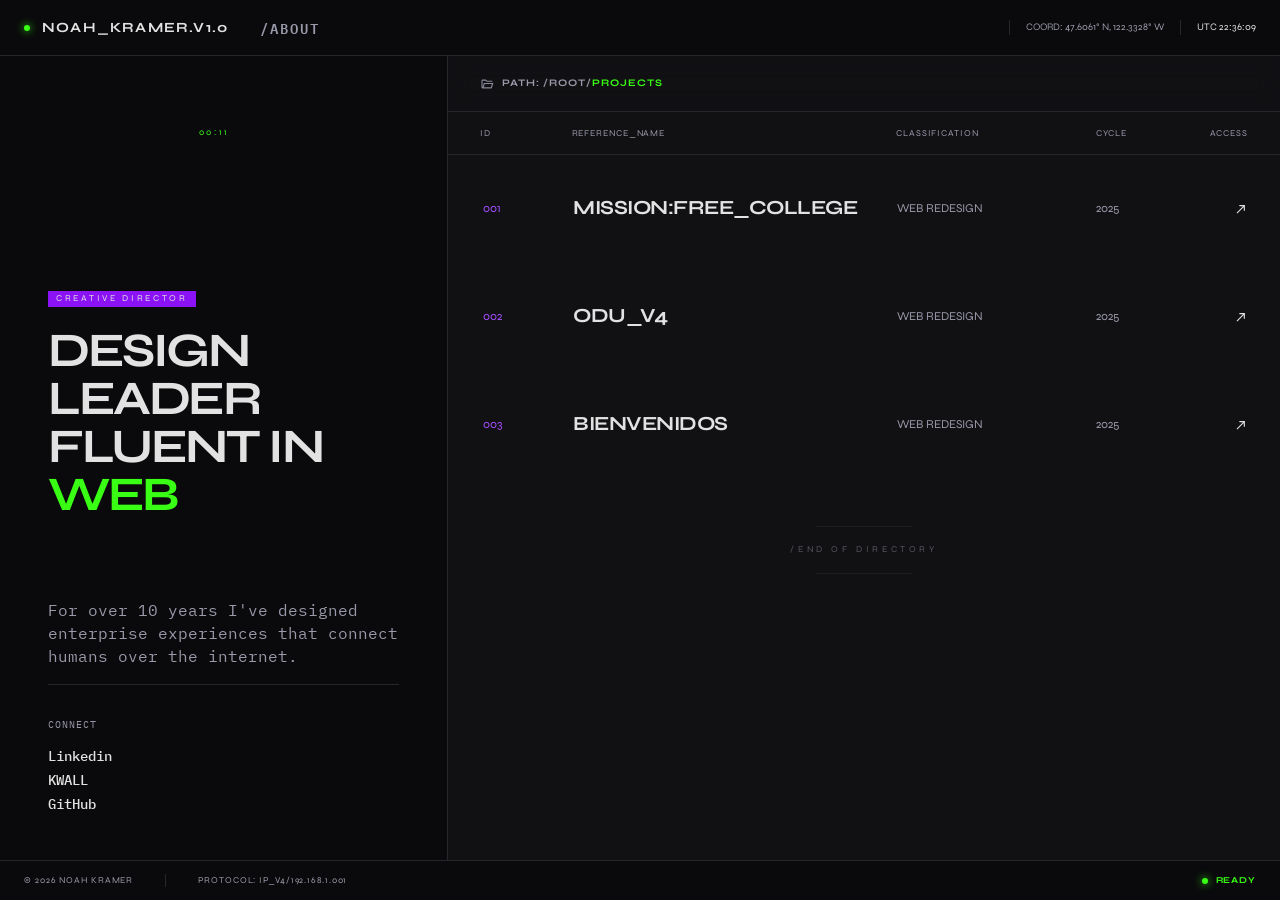
==== index.html @ 906da1d4 "Fix 3 open issues: Syne font, dead link, GitHub social link - Issue #1: Replace Space Mono with Syne" ====
<!DOCTYPE html>
<html lang="en">
<head>
  <meta charset="UTF-8" />
  <!-- Google tag (gtag.js) -->
  <script async src="https://www.googletagmanager.com/gtag/js?id=G-51RCRB1T9C"></script>
  <script>
    window.dataLayer = window.dataLayer || [];
    function gtag(){dataLayer.push(arguments);}
    gtag('js', new Date());

    gtag('config', 'G-51RCRB1T9C');
  </script>
  <meta name="viewport" content="width=device-width, initial-scale=1.0" />
  <title>Noah Kramer — Projects</title>
  <meta name="description" content="Noah Kramer — Creative Director and UX Designer building enterprise digital experiences for over 10 years.">
  <meta name="theme-color" content="#0a0a0c">
  <link rel="icon" href="favicon.ico" type="image/x-icon">
  <meta property="og:title" content="Noah Kramer — Projects">
  <meta property="og:description" content="Creative Director and UX Designer building enterprise digital experiences.">
  <meta property="og:type" content="website">
  <meta property="og:url" content="https://noahkramer.design/">
  <meta property="og:image" content="https://noahkramer.design/assets/og-image.png">
  <link rel="canonical" href="https://noahkramer.design/">
  <link rel="preload" as="image" href="assets/Mission.png">
  <link rel="preload" as="image" href="assets/ODU.png">
  <link rel="preload" as="image" href="assets/Umass.png">
  <link rel="preconnect" href="https://fonts.googleapis.com">
  <link rel="preconnect" href="https://fonts.gstatic.com" crossorigin>
  <link href="https://fonts.googleapis.com/css2?family=Syne:wght@400;700&family=IBM+Plex+Mono:wght@400;500;600&display=swap" rel="stylesheet">
  <link rel="stylesheet" href="css/styles.css" />
  <link rel="stylesheet" href="css/overrides.css" />
  <style>
    /* Page-specific: index.html */
    /* Proportional table column widths (original pixel ratios preserved) */
    [class*="w-[141.72px]"] { width: 11% !important; min-width: 0 !important; }
    [class*="w-[486.52px]"] { width: 39% !important; min-width: 0 !important; }
    [class*="w-[295.53px]"] { width: 24% !important; min-width: 0 !important; }
    [class*="w-[156.38px]"] { width: 12% !important; min-width: 0 !important; }
    [class*="w-[166.86px]"] { width: 14% !important; min-width: 0 !important; }
    @media (max-width: 1000px) {
      /* Stack table rows vertically */
      [data-name="Row"] { flex-direction: column; width: 100% !important; }
      [data-name="Row"] [data-name="Data"] { width: 100% !important; }
      [data-name="Row"] [data-name="Data"] > div { padding: 8px 32px; }
      [data-name="Header"] + [data-name="Body"] [data-name="Row"]:not(:last-child) { border-bottom: 1px solid #26262d; }
      /* Hide table header row on mobile */
      [data-name="Table"] > [data-name="Header"] { display: none; }
    }
    /* Hover preview image */
    #hover-preview {
      position: fixed;
      pointer-events: none;
      z-index: 100;
      width: 320px;
      height: auto;
      opacity: 0;
      transition: opacity 0.2s ease;
      border: 1px solid #26262d;
    }
    #hover-preview.visible { opacity: 1; }
  </style>
</head>
<body>
  <!-- Root wrapper -->
  <div class="content-stretch flex flex-col items-start relative" data-name="index.html">

    <!-- ═══════════════════════════════════════ HEADER ═══════════════════════════════════════ -->
    <header class="bg-[#0a0a0c] content-stretch flex h-[56px] items-center pb-px px-[24px] relative shrink-0" data-name="Header">
      <div aria-hidden="true" class="absolute border-[#26262d] border-b border-solid inset-0 pointer-events-none"></div>

      <!-- Left: Logo + Nav -->
      <div class="relative shrink-0" data-name="Container">
        <div class="bg-clip-padding border-0 border-[transparent] border-solid content-stretch flex gap-[32px] items-center relative">
          <!-- Logo -->
          <a href="index.html" class="content-stretch flex gap-[12px] items-center relative shrink-0" data-name="Container">
            <div class="bg-[#39ff14] rounded-[9999px] shadow-[0px_0px_8px_0px_#39ff14] shrink-0 size-[6px]" data-name="Background+Shadow"></div>
            <div class="content-stretch flex flex-col items-start relative shrink-0" data-name="Container">
              <div class="flex flex-col font-['Space_Mono:Bold',sans-serif] justify-center leading-[0] not-italic relative shrink-0 text-[#e2e2e2] text-[14px] tracking-[1.2px] uppercase whitespace-nowrap">
                <p class="leading-[16px]">Noah_Kramer.v1.0</p>
              </div>
            </div>
          </a>
          <!-- Nav -->
          <nav class="content-stretch flex gap-[24px] items-start relative shrink-0" data-name="Nav">
            <a href="about.html" class="content-stretch flex flex-col items-start relative self-stretch shrink-0" data-name="Link">
              <div class="flex flex-col font-['IBM_Plex_Mono:SemiBold',sans-serif] justify-center leading-[0] not-italic relative shrink-0 text-[#889] text-[14px] tracking-[2px] uppercase whitespace-nowrap">
                <p class="leading-[15px]">/About</p>
              </div>
            </a>
          </nav>
        </div>
      </div>

      <!-- Right: Coords + UTC -->
      <div class="relative shrink-0" data-name="Container">
        <div class="bg-clip-padding border-0 border-[transparent] border-solid content-stretch flex gap-[16.01px] items-start relative">
          <div class="content-stretch flex flex-col items-start pl-[17px] relative self-stretch shrink-0" data-name="VerticalBorder">
            <div aria-hidden="true" class="absolute border-[#26262d] border-l border-solid inset-0 pointer-events-none"></div>
            <div class="flex flex-col font-['Space_Mono:Regular',sans-serif] justify-center leading-[0] not-italic relative shrink-0 text-[#889] text-[10px] whitespace-nowrap">
              <p class="leading-[15px]">COORD: 47.6061° N, 122.3328° W</p>
            </div>
          </div>
          <div class="content-stretch flex flex-col items-start pl-[17px] relative self-stretch shrink-0" data-name="VerticalBorder">
            <div aria-hidden="true" class="absolute border-[#26262d] border-l border-solid inset-0 pointer-events-none"></div>
            <div class="flex flex-col font-['Space_Mono:Regular',sans-serif] justify-center leading-[0] not-italic relative shrink-0 text-[#e2e2e2] text-[10px] whitespace-nowrap">
              <p class="leading-[15px] utc-clock" aria-live="polite">UTC 18:42:01</p>
            </div>
          </div>
        </div>
      </div>
    </header>
    <!-- ═══════════════════════════════════════ END HEADER ═══════════════════════════════════ -->
    <!-- ═══════════════════════════════════════ MAIN ═════════════════════════════════════════ -->
    <main class="content-stretch flex items-start relative w-full" data-name="Main">

      <!-- LEFT PANEL -->
      <section class="bg-[#0a0a0c] h-full relative shrink-0" data-name="Section">
        <div class="content-stretch flex flex-col items-start justify-center overflow-auto pr-px relative size-full">
          <div class="flex-[1_0_0] min-h-px min-w-px relative w-[671px] figma-w-full" data-name="Container">
            <div class="bg-clip-padding border-0 border-[transparent] border-solid content-stretch flex flex-col items-start justify-between p-[48px] relative size-full">

              <!-- Video block -->
              <div class="content-stretch flex flex-col items-start py-[20px] relative shrink-0" data-name="Margin">
                <div class="content-stretch flex flex-col h-[183px] items-start justify-between overflow-clip relative shrink-0 w-[190px]" data-name="movie">
                  <video autoplay loop muted playsinline webkit-playsinline width="190" height="183" class="absolute max-w-none object-cover size-full" controlslist="nodownload">
                    <source src="assets/IMG_8716.mp4" type="video/mp4" />
                  </video>
                  <!-- Timecode top-right -->
                  <div class="content-stretch flex flex-col items-end relative shrink-0 w-full">
                    <div class="content-stretch flex items-start px-[8px] py-[1.5px] relative shrink-0" data-name="Border">
                      <div class="flex flex-col font-['Space_Mono:Regular',sans-serif] justify-center leading-[0] not-italic relative shrink-0 text-[#39ff14] text-[9px] tracking-[2.7px] uppercase whitespace-nowrap">
                        <p class="leading-[13.5px]">00:11</p>
                      </div>
                    </div>
                  </div>
                  <!-- Label bottom-left -->
                  <div class="content-stretch flex flex-col items-start relative shrink-0 w-full">
                    <div class="bg-[#8a12f5] content-stretch flex items-start px-[8px] py-[1.5px] relative shrink-0" data-name="Border">
                      <div class="flex flex-col font-['Space_Mono:Regular',sans-serif] justify-center leading-[0] not-italic relative shrink-0 text-[#e2e2e2] text-[9px] tracking-[2.7px] uppercase whitespace-nowrap">
                        <p class="leading-[13.5px]">Creative Director</p>
                      </div>
                    </div>
                  </div>
                </div>
              </div>

              <!-- Heading + bio + skills -->
              <div class="content-stretch flex flex-col gap-[21.5px] items-start relative shrink-0 w-[575px] figma-w-full pb-skills" data-name="Container">
                <!-- Heading -->
                <div class="content-stretch flex flex-col items-start relative shrink-0 w-full" data-name="Heading 1">
                  <h1 class="flex flex-col font-['Space_Mono:Bold',sans-serif] justify-center leading-[0] not-italic relative shrink-0 text-[#e2e2e2] text-[48px] tracking-[-2.4px] uppercase w-full tw-grid">
                    <span>
                      <span class="leading-[48px]">Design Leader Fluent in </span>
                      <span class="leading-[48px] text-[#39ff14] rotate-text" aria-live="polite" aria-label="Current specialty">Web</span>
                    </span>
                    <span class="tw-grid__measure" aria-hidden="true">
                      <span class="leading-[48px]">Design Leader Fluent in </span>
                      <span class="leading-[48px]">Complex Websites</span>
                    </span>
                  </h1>
                </div>
                <!-- Subtitle -->
                <div class="content-stretch flex flex-col items-start max-w-[384px] pt-[10.5px] relative shrink-0" data-name="Container">
                  <div class="flex flex-col font-['IBM_Plex_Mono:Regular',sans-serif] justify-center leading-[0] not-italic relative shrink-0 text-[#889] text-[16px] w-full">
                    <p class="leading-[22.75px] whitespace-pre-wrap">For over 10 years I've designed enterprise experiences that connect humans over the internet.</p>
                  </div>
                </div>
              </div>

              <!-- Connect section (bottom) -->
              <div class="flex-[1_0_0] min-h-[104px] min-w-px relative w-full" data-name="Margin">
                <div class="flex flex-col justify-end min-h-[inherit] size-full">
                  <div class="content-stretch flex flex-col items-start justify-end min-h-[inherit] pt-[445.5px] relative size-full">
                    <div class="backdrop-blur-[2px] content-stretch flex flex-col items-start pt-[33px] relative shrink-0 w-full" data-name="HorizontalBorder+OverlayBlur">
                      <div aria-hidden="true" class="absolute border-[#26262d] border-solid border-t inset-0 pointer-events-none"></div>
                      <div class="relative shrink-0 w-full" data-name="Container">
                        <div class="bg-clip-padding border-0 border-[transparent] border-solid content-stretch flex items-start justify-center relative w-full">
                          <div class="content-stretch flex flex-[1_0_0] flex-col gap-[16px] items-start min-h-px min-w-px relative self-stretch" data-name="Container">
                            <div class="content-stretch flex flex-col items-start relative shrink-0 w-full" data-name="Container">
                              <div class="flex flex-col font-['IBM_Plex_Mono:Regular',sans-serif] justify-center leading-[0] not-italic relative shrink-0 text-[#889] text-[10px] tracking-[1px] uppercase w-full">
                                <p class="leading-[15px] whitespace-pre-wrap">Connect</p>
                              </div>
                            </div>
                            <div class="content-stretch flex flex-col gap-[8px] items-start relative shrink-0 w-full" data-name="List">
                              <div class="content-stretch flex flex-col items-start relative shrink-0 w-full" data-name="Item">
                                <div class="content-stretch flex items-start relative shrink-0 w-full" data-name="Link">
                                  <div class="flex flex-[1_0_0] flex-col font-['IBM_Plex_Mono:Medium',sans-serif] justify-center leading-[0] min-h-px min-w-px not-italic relative text-[#e2e2e2] text-[14px]">
                                    <a href="https://www.linkedin.com/in/noah-kramer-a5bb18180/" target="_blank" rel="noopener noreferrer" aria-label="Linkedin (opens in new tab)" class="decoration-solid leading-[16px] underline whitespace-pre-wrap">Linkedin</a>
                                  </div>
                                </div>
                              </div>
                              <div class="content-stretch flex flex-col items-start relative shrink-0 w-full" data-name="Item">
                                <div class="content-stretch flex items-start relative shrink-0 w-full" data-name="Link">
                                  <div class="flex flex-[1_0_0] flex-col font-['IBM_Plex_Mono:Medium',sans-serif] justify-center leading-[0] min-h-px min-w-px not-italic relative text-[#e2e2e2] text-[14px]">
                                    <a href="https://kwallco.com" target="_blank" rel="noopener noreferrer" aria-label="KWALL (opens in new tab)" class="decoration-solid leading-[16px] underline whitespace-pre-wrap">KWALL</a>
                                  </div>
                                </div>
                              </div>
                              <div class="content-stretch flex flex-col items-start relative shrink-0 w-full" data-name="Item">
                                <div class="content-stretch flex items-start relative shrink-0 w-full" data-name="Link">
                                  <div class="flex flex-[1_0_0] flex-col font-['IBM_Plex_Mono:Medium',sans-serif] justify-center leading-[0] min-h-px min-w-px not-italic relative text-[#e2e2e2] text-[14px]">
                                    <a href="https://github.com/noah-jk" target="_blank" rel="noopener noreferrer" aria-label="GitHub (opens in new tab)" class="decoration-solid leading-[16px] underline whitespace-pre-wrap">GitHub</a>
                                  </div>
                                </div>
                              </div>
                            </div>
                          </div>
                        </div>
                      </div>
                    </div>
                  </div>
                </div>
              </div>

            </div>
          </div>
        </div>
        <div aria-hidden="true" class="absolute border-[#26262d] border-r border-solid inset-0 pointer-events-none"></div>
      </section>
      <!-- END LEFT PANEL -->

      <!-- RIGHT PANEL -->
      <section class="bg-[#111114] content-stretch flex flex-col h-full isolate items-start relative shrink-0" data-name="Section">

        <!-- Sticky sub-header with path breadcrumb -->
        <div class="backdrop-blur-[12px] h-[56px] shrink-0 sticky top-0 w-full z-[2]" data-name="HorizontalBorder+OverlayBlur">
          <div aria-hidden="true" class="absolute border-[#26262d] border-b border-solid inset-0 pointer-events-none"></div>
          <div class="flex flex-row items-center size-full">
            <div class="content-stretch flex items-center pb-px px-[32px] relative size-full">
              <div class="relative shrink-0" data-name="Container">
                <div class="bg-clip-padding border-0 border-[transparent] border-solid content-stretch flex gap-[8px] items-center relative">
                  <!-- Folder icon (flipped) -->
                  <div class="content-stretch flex flex-col items-start py-[2px] relative shrink-0" data-name="Container">
                    <div class="flex items-center justify-center relative shrink-0">
                      <div class="-scale-y-100 flex-none">
                        <div class="h-[16px] relative w-[14.02px]" data-name="Icon">
                          <svg class="block size-full" fill="none" preserveAspectRatio="none" viewBox="0 0 14.02 16" role="img" aria-labelledby="folder-icon-title">
                            <title id="folder-icon-title">Folder</title>
                            <g id="Icon">
                              <path d="M2.56556 3.55556C2.26 3.55556 1.99843 3.66435 1.78083 3.88194C1.56324 4.09954 1.45444 4.36111 1.45444 4.66667V11.3333C1.45444 11.6389 1.56324 11.9005 1.78083 12.1181C1.99843 12.3356 2.26 12.4444 2.56556 12.4444H5.89889L7.01 11.3333H11.4544C11.76 11.3333 12.0216 11.2245 12.2392 11.0069C12.4568 10.7894 12.5656 10.5278 12.5656 10.2222H6.55167L5.44056 11.3333H2.56556V4.66667L3.89889 9.11111H13.3989L11.9683 4.34722C11.8943 4.10648 11.7577 3.91435 11.5586 3.77083C11.3595 3.62731 11.1396 3.55556 10.8989 3.55556H2.56556ZM3.73222 4.66667H10.8989L11.8989 8H4.73222L3.73222 4.66667Z" fill="var(--fill-0, #888899)" id="Vector" />
                            </g>
                          </svg>
                        </div>
                      </div>
                    </div>
                  </div>
                  <div class="flex flex-col font-['Space_Mono:Bold',sans-serif] justify-center leading-[0] not-italic relative shrink-0 text-[#889] text-[10px] tracking-[1px] whitespace-nowrap">
                    <p class="leading-[15px]">PATH: /ROOT/<span class="text-[#39ff14]">PROJECTS</span></p>
                  </div>
                </div>
              </div>
            </div>
          </div>
        </div>

        <!-- Scrollable content area -->
        <div class="content-stretch flex flex-[1_0_0] flex-col items-start min-h-px min-w-px overflow-auto relative w-full z-[1]" data-name="Container">
          <!-- Table -->
          <div class="content-stretch flex flex-col isolate items-end pb-px relative shrink-0 w-full" data-name="Table">

            <!-- Table header row (sticky) -->
            <div class="bg-[#111114] content-stretch flex flex-col items-start mb-[-1px] pb-px shrink-0 sticky top-0 w-full z-[2]" data-name="Header">
              <div aria-hidden="true" class="absolute border-[#26262d] border-b border-solid inset-0 pointer-events-none"></div>
              <div class="relative shrink-0 w-full" data-name="Row">
                <div class="bg-clip-padding border-0 border-[transparent] border-solid content-stretch flex items-start justify-center relative w-full">
                  <div class="content-stretch flex flex-col items-start px-[32px] py-[16px] relative shrink-0 w-[141.72px]" data-name="Cell">
                    <div class="flex flex-col font-['Space_Mono:Regular',sans-serif] justify-center leading-[0] not-italic relative shrink-0 text-[#889] text-[9px] tracking-[0.9px] uppercase whitespace-nowrap">
                      <p class="leading-[normal]">ID</p>
                    </div>
                  </div>
                  <div class="content-stretch flex flex-col items-start px-[32px] py-[16px] relative shrink-0 w-[486.52px]" data-name="Cell">
                    <div class="flex flex-col font-['Space_Mono:Regular',sans-serif] justify-center leading-[0] not-italic relative shrink-0 text-[#889] text-[9px] tracking-[0.9px] uppercase whitespace-nowrap">
                      <p class="leading-[normal]">Reference_Name</p>
                    </div>
                  </div>
                  <div class="content-stretch flex flex-col items-start px-[32px] py-[16px] relative shrink-0 w-[295.53px]" data-name="Cell">
                    <div class="flex flex-col font-['Space_Mono:Regular',sans-serif] justify-center leading-[0] not-italic relative shrink-0 text-[#889] text-[9px] tracking-[0.9px] uppercase whitespace-nowrap">
                      <p class="leading-[normal]">Classification</p>
                    </div>
                  </div>
                  <div class="content-stretch flex flex-col items-start px-[32px] py-[16px] relative shrink-0 w-[156.38px]" data-name="Cell">
                    <div class="flex flex-col font-['Space_Mono:Regular',sans-serif] justify-center leading-[0] not-italic relative shrink-0 text-[#889] text-[9px] tracking-[0.9px] uppercase whitespace-nowrap">
                      <p class="leading-[normal]">Cycle</p>
                    </div>
                  </div>
                  <div class="content-stretch flex flex-col items-end px-[32px] py-[16px] relative shrink-0 w-[166.86px]" data-name="Cell">
                    <div class="flex flex-col font-['Space_Mono:Regular',sans-serif] justify-center leading-[0] not-italic relative shrink-0 text-[#889] text-[9px] text-right tracking-[0.9px] uppercase whitespace-nowrap">
                      <p class="leading-[normal]">Access</p>
                    </div>
                  </div>
                </div>
              </div>
            </div>

            <!-- Table body -->
            <div class="content-stretch flex flex-col items-start mb-[-1px] pb-px relative shrink-0 w-full z-[1]" data-name="Body">

              <!-- Row 001: Mission:Free_College -->
              <a href="projects/mission-free-college.html" class="content-stretch flex items-start justify-center mb-[-1px] pl-[2px] relative shrink-0 w-[1249px] figma-w-full" data-name="Row" data-hover-img="assets/Mission.png">
                <div aria-hidden="true" class="absolute border-[rgba(0,0,0,0)] border-l-2 border-solid inset-0 pointer-events-none"></div>
                <div class="relative shrink-0 w-[141.72px]" data-name="Data">
                  <div class="bg-clip-padding border-0 border-[transparent] border-solid content-stretch flex flex-col items-start pb-[47px] pl-[33px] pr-[86.67px] pt-[46px] relative w-full">
                    <div class="flex flex-col font-['Space_Mono:Regular',sans-serif] justify-center leading-[0] not-italic relative shrink-0 text-[#8a12f5] text-[12px] whitespace-nowrap">
                      <p class="leading-[16px]">001</p>
                    </div>
                  </div>
                </div>
                <div class="relative shrink-0 w-[486.52px]" data-name="Data">
                  <div class="bg-clip-padding border-0 border-[transparent] border-solid content-stretch flex flex-col items-start pb-[41px] pt-[40px] px-[32px] relative w-full">
                    <div class="flex flex-col font-['Space_Mono:Bold',sans-serif] justify-center leading-[0] not-italic relative shrink-0 text-[#e2e2e2] text-[20px] tracking-[-0.5px] uppercase whitespace-nowrap">
                      <p class="leading-[28px]" data-typewriter>Mission:Free_College</p>
                    </div>
                  </div>
                </div>
                <div class="relative shrink-0 w-[295.53px]" data-name="Data">
                  <div class="bg-clip-padding border-0 border-[transparent] border-solid content-stretch flex flex-col items-start pb-[47px] pt-[46px] px-[32px] relative w-full">
                    <div class="flex flex-col font-['Space_Mono:Regular',sans-serif] justify-center leading-[0] not-italic relative shrink-0 text-[#889] text-[12px] whitespace-nowrap">
                      <p class="leading-[16px]">WEB REDESIGN</p>
                    </div>
                  </div>
                </div>
                <div class="relative shrink-0 w-[156.38px]" data-name="Data">
                  <div class="bg-clip-padding border-0 border-[transparent] border-solid content-stretch flex flex-col items-start pb-[47px] pt-[46px] px-[32px] relative w-full">
                    <div class="flex flex-col font-['Space_Mono:Regular',sans-serif] justify-center leading-[0] not-italic relative shrink-0 text-[#889] text-[12px] whitespace-nowrap">
                      <p class="leading-[16px]">2025</p>
                    </div>
                  </div>
                </div>
                <div class="relative shrink-0 w-[166.86px]" data-name="Data">
                  <div class="bg-clip-padding border-0 border-[transparent] border-solid content-stretch flex flex-col items-end px-[32px] py-[44.5px] relative w-full">
                    <div class="content-stretch flex items-start py-[2px] relative shrink-0" data-name="Container">
                      <div class="flex items-center justify-center relative shrink-0">
                        <div class="-scale-y-100 flex-none">
                          <div class="h-[16px] relative w-[14.02px]" data-name="Icon">
                            <svg class="block size-full" fill="none" preserveAspectRatio="none" viewBox="0 0 14.02 16" role="img" aria-label="External link">
                              <g>
                                <path d="M3.34333 3.55556L2.56556 4.33333L9.01 10.7778H5.34333V11.8889H10.8989V6.33333H9.78778V10L3.34333 3.55556Z" fill="var(--fill-0, #E2E2E2)" />
                              </g>
                            </svg>
                          </div>
                        </div>
                      </div>
                    </div>
                  </div>
                </div>
              </a>
              <!-- Row 002: odu_v4 -->
              <a href="projects/odu_v4.html" class="content-stretch flex items-start justify-center mb-[-1px] pl-[2px] relative shrink-0 w-[1249px] figma-w-full" data-name="Row" data-hover-img="assets/ODU.png">
                <div aria-hidden="true" class="absolute border-[rgba(0,0,0,0)] border-l-2 border-solid inset-0 pointer-events-none"></div>
                <div class="relative shrink-0 w-[141.72px]" data-name="Data">
                  <div class="bg-clip-padding border-0 border-[transparent] border-solid content-stretch flex flex-col items-start pb-[47px] pl-[33px] pr-[86.67px] pt-[46px] relative w-full">
                    <div class="flex flex-col font-['Space_Mono:Regular',sans-serif] justify-center leading-[0] not-italic relative shrink-0 text-[#8a12f5] text-[12px] whitespace-nowrap">
                      <p class="leading-[16px]">002</p>
                    </div>
                  </div>
                </div>
                <div class="relative shrink-0 w-[486.52px]" data-name="Data">
                  <div class="bg-clip-padding border-0 border-[transparent] border-solid content-stretch flex flex-col items-start pb-[41px] pt-[40px] px-[32px] relative w-full">
                    <div class="flex flex-col font-['Space_Mono:Bold',sans-serif] justify-center leading-[0] not-italic relative shrink-0 text-[#e2e2e2] text-[20px] tracking-[-0.5px] uppercase whitespace-nowrap">
                      <p class="leading-[28px]" data-typewriter>odu_v4</p>
                    </div>
                  </div>
                </div>
                <div class="relative shrink-0 w-[295.53px]" data-name="Data">
                  <div class="bg-clip-padding border-0 border-[transparent] border-solid content-stretch flex flex-col items-start pb-[47px] pt-[46px] px-[32px] relative w-full">
                    <div class="flex flex-col font-['Space_Mono:Regular',sans-serif] justify-center leading-[0] not-italic relative shrink-0 text-[#889] text-[12px] whitespace-nowrap">
                      <p class="leading-[16px]">WEB REDESIGN</p>
                    </div>
                  </div>
                </div>
                <div class="relative shrink-0 w-[156.38px]" data-name="Data">
                  <div class="bg-clip-padding border-0 border-[transparent] border-solid content-stretch flex flex-col items-start pb-[47px] pt-[46px] px-[32px] relative w-full">
                    <div class="flex flex-col font-['Space_Mono:Regular',sans-serif] justify-center leading-[0] not-italic relative shrink-0 text-[#889] text-[12px] whitespace-nowrap">
                      <p class="leading-[16px]">2025</p>
                    </div>
                  </div>
                </div>
                <div class="relative shrink-0 w-[166.86px]" data-name="Data">
                  <div class="bg-clip-padding border-0 border-[transparent] border-solid content-stretch flex flex-col items-end px-[32px] py-[44.5px] relative w-full">
                    <div class="content-stretch flex items-start py-[2px] relative shrink-0" data-name="Container">
                      <div class="flex items-center justify-center relative shrink-0">
                        <div class="-scale-y-100 flex-none">
                          <div class="h-[16px] relative w-[14.02px]" data-name="Icon">
                            <svg class="block size-full" fill="none" preserveAspectRatio="none" viewBox="0 0 14.02 16" role="img" aria-label="External link">
                              <g>
                                <path d="M3.34333 3.55556L2.56556 4.33333L9.01 10.7778H5.34333V11.8889H10.8989V6.33333H9.78778V10L3.34333 3.55556Z" fill="var(--fill-0, #E2E2E2)" />
                              </g>
                            </svg>
                          </div>
                        </div>
                      </div>
                    </div>
                  </div>
                </div>
              </a>
              <!-- Row 003: Bienvenidos -->
              <a href="projects/bienvenidos.html" class="content-stretch flex items-start justify-center mb-[-1px] pl-[2px] relative shrink-0 w-[1249px] figma-w-full" data-name="Row" data-hover-img="assets/SDCCE-desk1.png">
                <div aria-hidden="true" class="absolute border-[rgba(0,0,0,0)] border-l-2 border-solid inset-0 pointer-events-none"></div>
                <div class="relative shrink-0 w-[141.72px]" data-name="Data">
                  <div class="bg-clip-padding border-0 border-[transparent] border-solid content-stretch flex flex-col items-start pb-[47px] pl-[33px] pr-[86.67px] pt-[46px] relative w-full">
                    <div class="flex flex-col font-['Space_Mono:Regular',sans-serif] justify-center leading-[0] not-italic relative shrink-0 text-[#8a12f5] text-[12px] whitespace-nowrap">
                      <p class="leading-[16px]">003</p>
                    </div>
                  </div>
                </div>
                <div class="relative shrink-0 w-[486.52px]" data-name="Data">
                  <div class="bg-clip-padding border-0 border-[transparent] border-solid content-stretch flex flex-col items-start pb-[41px] pt-[40px] px-[32px] relative w-full">
                    <div class="flex flex-col font-['Space_Mono:Bold',sans-serif] justify-center leading-[0] not-italic relative shrink-0 text-[#e2e2e2] text-[20px] tracking-[-0.5px] uppercase whitespace-nowrap">
                      <p class="leading-[28px]" data-typewriter>Bienvenidos</p>
                    </div>
                  </div>
                </div>
                <div class="relative shrink-0 w-[295.53px]" data-name="Data">
                  <div class="bg-clip-padding border-0 border-[transparent] border-solid content-stretch flex flex-col items-start pb-[47px] pt-[46px] px-[32px] relative w-full">
                    <div class="flex flex-col font-['Space_Mono:Regular',sans-serif] justify-center leading-[0] not-italic relative shrink-0 text-[#889] text-[12px] whitespace-nowrap">
                      <p class="leading-[16px]">WEB REDESIGN</p>
                    </div>
                  </div>
                </div>
                <div class="relative shrink-0 w-[156.38px]" data-name="Data">
                  <div class="bg-clip-padding border-0 border-[transparent] border-solid content-stretch flex flex-col items-start pb-[47px] pt-[46px] px-[32px] relative w-full">
                    <div class="flex flex-col font-['Space_Mono:Regular',sans-serif] justify-center leading-[0] not-italic relative shrink-0 text-[#889] text-[12px] whitespace-nowrap">
                      <p class="leading-[16px]">2025</p>
                    </div>
                  </div>
                </div>
                <div class="relative shrink-0 w-[166.86px]" data-name="Data">
                  <div class="bg-clip-padding border-0 border-[transparent] border-solid content-stretch flex flex-col items-end px-[32px] py-[44.5px] relative w-full">
                    <div class="content-stretch flex items-start py-[2px] relative shrink-0" data-name="Container">
                      <div class="flex items-center justify-center relative shrink-0">
                        <div class="-scale-y-100 flex-none">
                          <div class="h-[16px] relative w-[14.02px]" data-name="Icon">
                            <svg class="block size-full" fill="none" preserveAspectRatio="none" viewBox="0 0 14.02 16" role="img" aria-label="External link">
                              <g>
                                <path d="M3.34333 3.55556L2.56556 4.33333L9.01 10.7778H5.34333V11.8889H10.8989V6.33333H9.78778V10L3.34333 3.55556Z" fill="var(--fill-0, #E2E2E2)" />
                              </g>
                            </svg>
                          </div>
                        </div>
                      </div>
                    </div>
                  </div>
                </div>
              </a>

            </div>
            <!-- END Table body -->

            <!-- End of directory -->
            <div class="opacity-50 relative shrink-0 w-full" data-name="Container">
              <div class="flex flex-col items-center justify-center size-full">
                <div class="content-stretch flex flex-col gap-[16px] items-center justify-center p-[48px] relative w-full">
                  <div class="bg-[#26262d] h-px shrink-0 w-[96px]" data-name="Horizontal Divider"></div>
                  <div class="content-stretch flex flex-col items-start relative shrink-0" data-name="Container">
                    <div class="flex flex-col font-['Space_Mono:Regular',sans-serif] justify-center leading-[0] not-italic relative shrink-0 text-[#889] text-[9px] tracking-[3.6px] uppercase whitespace-nowrap">
                      <p class="leading-[13.5px]">/END OF DIRECTORY</p>
                    </div>
                  </div>
                  <div class="bg-[#26262d] h-px shrink-0 w-[96px]" data-name="Horizontal Divider"></div>
                </div>
              </div>
            </div>

          </div>
          <!-- END Table -->

        </div>
        <!-- END scrollable content -->

      </section>
      <!-- END RIGHT PANEL -->

    </main>
    <!-- ═══════════════════════════════════════ END MAIN ══════════════════════════════════════ -->

    <!-- ═══════════════════════════════════════ FOOTER ═══════════════════════════════════════ -->
    <footer class="bg-[#0a0a0c] content-stretch flex h-[40px] items-center pt-px px-[24px] relative shrink-0" data-name="Footer">
      <div aria-hidden="true" class="absolute border-[#26262d] border-solid border-t inset-0 pointer-events-none"></div>
      <!-- Left: copyright + protocol -->
      <div class="relative shrink-0" data-name="Container">
        <div class="bg-clip-padding border-0 border-[transparent] border-solid content-stretch flex gap-[32px] items-center relative">
          <div class="content-stretch flex flex-col items-start relative shrink-0" data-name="Container">
            <div class="flex flex-col font-['Space_Mono:Regular',sans-serif] justify-center leading-[0] not-italic relative shrink-0 text-[#889] text-[9px] tracking-[0.9px] uppercase whitespace-nowrap">
              <p class="leading-[13.5px]">© 2026 Noah Kramer</p>
            </div>
          </div>
          <div class="content-stretch flex flex-col items-start pl-[33px] relative shrink-0" data-name="VerticalBorder">
            <div aria-hidden="true" class="absolute border-[#26262d] border-l border-solid inset-0 pointer-events-none"></div>
            <div class="flex flex-col font-['Space_Mono:Regular',sans-serif] justify-center leading-[0] not-italic relative shrink-0 text-[#889] text-[9px] tracking-[0.9px] uppercase whitespace-nowrap">
              <p class="leading-[13.5px]">Protocol: IP_V4/192.168.1.001</p>
            </div>
          </div>
        </div>
      </div>
      <!-- Right: status dot + Ready -->
      <div class="relative shrink-0" data-name="Container">
        <div class="bg-clip-padding border-0 border-[transparent] border-solid content-stretch flex gap-[8px] items-center relative">
          <div class="bg-[#39ff14] rounded-[9999px] shadow-[0px_0px_8px_0px_#39ff14] shrink-0 size-[6px]" data-name="Background+Shadow"></div>
          <div class="content-stretch flex flex-col items-start relative shrink-0" data-name="Container">
            <div class="flex flex-col font-['Space_Mono:Bold',sans-serif] justify-center leading-[0] not-italic relative shrink-0 text-[#39ff14] text-[9px] tracking-[0.9px] uppercase whitespace-nowrap">
              <p class="leading-[13.5px]">Ready</p>
            </div>
          </div>
        </div>
      </div>
    </footer>
    <!-- ═══════════════════════════════════════ END FOOTER ════════════════════════════════════ -->

  </div>
  <img id="hover-preview" src="[data-uri]" alt="" aria-hidden="true" />
  <script src="script.js" defer></script>
</body>
</html>
---- css/styles.css ----
@import"https://fonts.googleapis.com/css2?family=Syne:wght@400;700&family=IBM+Plex+Mono:wght@400;500;600&display=swap";

/*! tailwindcss v4.1.12 | MIT License | https://tailwindcss.com */
@layer properties {
    @supports (((-webkit-hyphens:none)) and (not (margin-trim:inline))) or ((-moz-orient:inline) and (not (color:rgb(from red r g b)))) {

        *,
        :before,
        :after,
        ::backdrop {
            --tw-translate-x: 0;
            --tw-translate-y: 0;
            --tw-translate-z: 0;
            --tw-scale-x: 1;
            --tw-scale-y: 1;
            --tw-scale-z: 1;
            --tw-rotate-x: initial;
            --tw-rotate-y: initial;
            --tw-rotate-z: initial;
            --tw-skew-x: initial;
            --tw-skew-y: initial;
            --tw-space-x-reverse: 0;
            --tw-border-style: solid;
            --tw-leading: initial;
            --tw-font-weight: initial;
            --tw-tracking: initial;
            --tw-ordinal: initial;
            --tw-slashed-zero: initial;
            --tw-numeric-figure: initial;
            --tw-numeric-spacing: initial;
            --tw-numeric-fraction: initial;
            --tw-shadow: 0 0 #0000;
            --tw-shadow-color: initial;
            --tw-shadow-alpha: 100%;
            --tw-inset-shadow: 0 0 #0000;
            --tw-inset-shadow-color: initial;
            --tw-inset-shadow-alpha: 100%;
            --tw-ring-color: initial;
            --tw-ring-shadow: 0 0 #0000;
            --tw-inset-ring-color: initial;
            --tw-inset-ring-shadow: 0 0 #0000;
            --tw-ring-inset: initial;
            --tw-ring-offset-width: 0px;
            --tw-ring-offset-color: #fff;
            --tw-ring-offset-shadow: 0 0 #0000;
            --tw-outline-style: solid;
            --tw-backdrop-blur: initial;
            --tw-backdrop-brightness: initial;
            --tw-backdrop-contrast: initial;
            --tw-backdrop-grayscale: initial;
            --tw-backdrop-hue-rotate: initial;
            --tw-backdrop-invert: initial;
            --tw-backdrop-opacity: initial;
            --tw-backdrop-saturate: initial;
            --tw-backdrop-sepia: initial;
            --tw-duration: initial;
            --tw-ease: initial;
            --tw-content: "";
            --tw-animation-delay: 0s;
            --tw-animation-direction: normal;
            --tw-animation-duration: initial;
            --tw-animation-fill-mode: none;
            --tw-animation-iteration-count: 1;
            --tw-enter-blur: 0;
            --tw-enter-opacity: 1;
            --tw-enter-rotate: 0;
            --tw-enter-scale: 1;
            --tw-enter-translate-x: 0;
            --tw-enter-translate-y: 0;
            --tw-exit-blur: 0;
            --tw-exit-opacity: 1;
            --tw-exit-rotate: 0;
            --tw-exit-scale: 1;
            --tw-exit-translate-x: 0;
            --tw-exit-translate-y: 0
        }
    }
}

@layer theme {

    :root,
    :host {
        --font-sans: ui-sans-serif, system-ui, sans-serif, "Apple Color Emoji", "Segoe UI Emoji", "Segoe UI Symbol", "Noto Color Emoji";
        --font-mono: ui-monospace, SFMono-Regular, Menlo, Monaco, Consolas, "Liberation Mono", "Courier New", monospace;
        --color-gray-100: oklch(96.7% .003 264.542);
        --color-black: #000;
        --color-white: #fff;
        --spacing: .25rem;
        --container-sm: 24rem;
        --container-lg: 32rem;
        --text-xs: .75rem;
        --text-xs--line-height: calc(1/.75);
        --text-sm: .875rem;
        --text-sm--line-height: calc(1.25/.875);
        --text-base: 1rem;
        --text-base--line-height: 1.5;
        --text-lg: 1.125rem;
        --text-lg--line-height: calc(1.75/1.125);
        --text-xl: 1.25rem;
        --text-2xl: 1.5rem;
        --font-weight-normal: 400;
        --font-weight-medium: 500;
        --font-weight-semibold: 600;
        --tracking-tight: -.025em;
        --tracking-widest: .1em;
        --leading-relaxed: 1.625;
        --radius-xs: .125rem;
        --ease-in-out: cubic-bezier(.4, 0, .2, 1);
        --animate-pulse: pulse 2s cubic-bezier(.4, 0, .6, 1)infinite;
        --aspect-video: 16/9;
        --default-transition-duration: .15s;
        --default-transition-timing-function: cubic-bezier(.4, 0, .2, 1);
        --default-font-family: var(--font-sans);
        --default-mono-font-family: var(--font-mono);
        --color-border: var(--border)
    }
}

@layer base {

    *,
    :after,
    :before,
    ::backdrop {
        box-sizing: border-box;
        border: 0 solid;
        margin: 0;
        padding: 0
    }

    ::file-selector-button {
        box-sizing: border-box;
        border: 0 solid;
        margin: 0;
        padding: 0
    }

    html,
    :host {
        -webkit-text-size-adjust: 100%;
        -moz-tab-size: 4;
        tab-size: 4;
        line-height: 1.5;
        font-family: var(--default-font-family, ui-sans-serif, system-ui, sans-serif, "Apple Color Emoji", "Segoe UI Emoji", "Segoe UI Symbol", "Noto Color Emoji");
        font-feature-settings: var(--default-font-feature-settings, normal);
        font-variation-settings: var(--default-font-variation-settings, normal);
        -webkit-tap-highlight-color: transparent
    }

    hr {
        height: 0;
        color: inherit;
        border-top-width: 1px
    }

    abbr:where([title]) {
        -webkit-text-decoration: underline dotted;
        text-decoration: underline dotted
    }

    h1,
    h2,
    h3,
    h4,
    h5,
    h6 {
        font-size: inherit;
        font-weight: inherit
    }

    a {
        color: inherit;
        -webkit-text-decoration: inherit;
        text-decoration: inherit
    }

    b,
    strong {
        font-weight: bolder
    }

    code,
    kbd,
    samp,
    pre {
        font-family: var(--default-mono-font-family, ui-monospace, SFMono-Regular, Menlo, Monaco, Consolas, "Liberation Mono", "Courier New", monospace);
        font-feature-settings: var(--default-mono-font-feature-settings, normal);
        font-variation-settings: var(--default-mono-font-variation-settings, normal);
        font-size: 1em
    }

    small {
        font-size: 80%
    }

    sub,
    sup {
        vertical-align: baseline;
        font-size: 75%;
        line-height: 0;
        position: relative
    }

    sub {
        bottom: -.25em
    }

    sup {
        top: -.5em
    }

    table {
        text-indent: 0;
        border-color: inherit;
        border-collapse: collapse
    }

    :-moz-focusring {
        outline: auto
    }

    progress {
        vertical-align: baseline
    }

    summary {
        display: list-item
    }

    ol,
    ul,
    menu {
        list-style: none
    }

    img,
    svg,
    video,
    canvas,
    audio,
    iframe,
    embed,
    object {
        vertical-align: middle;
        display: block
    }

    img,
    video {
        max-width: 100%;
        height: auto
    }

    button,
    input,
    select,
    optgroup,
    textarea {
        font: inherit;
        font-feature-settings: inherit;
        font-variation-settings: inherit;
        letter-spacing: inherit;
        color: inherit;
        opacity: 1;
        background-color: #0000;
        border-radius: 0
    }

    ::file-selector-button {
        font: inherit;
        font-feature-settings: inherit;
        font-variation-settings: inherit;
        letter-spacing: inherit;
        color: inherit;
        opacity: 1;
        background-color: #0000;
        border-radius: 0
    }

    :where(select:is([multiple], [size])) optgroup {
        font-weight: bolder
    }

    :where(select:is([multiple], [size])) optgroup option {
        padding-inline-start: 20px
    }

    ::file-selector-button {
        margin-inline-end: 4px
    }

    ::placeholder {
        opacity: 1
    }

    @supports (not ((-webkit-appearance:-apple-pay-button))) or (contain-intrinsic-size:1px) {
        ::placeholder {
            color: currentColor
        }

        @supports (color:color-mix(in lab, red, red)) {
            ::placeholder {
                color: color-mix(in oklab, currentcolor 50%, transparent)
            }
        }
    }

    textarea {
        resize: vertical
    }

    ::-webkit-search-decoration {
        -webkit-appearance: none
    }

    ::-webkit-date-and-time-value {
        min-height: 1lh;
        text-align: inherit
    }

    ::-webkit-datetime-edit {
        display: inline-flex
    }

    ::-webkit-datetime-edit-fields-wrapper {
        padding: 0
    }

    ::-webkit-datetime-edit {
        padding-block: 0
    }

    ::-webkit-datetime-edit-year-field {
        padding-block: 0
    }

    ::-webkit-datetime-edit-month-field {
        padding-block: 0
    }

    ::-webkit-datetime-edit-day-field {
        padding-block: 0
    }

    ::-webkit-datetime-edit-hour-field {
        padding-block: 0
    }

    ::-webkit-datetime-edit-minute-field {
        padding-block: 0
    }

    ::-webkit-datetime-edit-second-field {
        padding-block: 0
    }

    ::-webkit-datetime-edit-millisecond-field {
        padding-block: 0
    }

    ::-webkit-datetime-edit-meridiem-field {
        padding-block: 0
    }

    ::-webkit-calendar-picker-indicator {
        line-height: 1
    }

    :-moz-ui-invalid {
        box-shadow: none
    }

    button,
    input:where([type=button], [type=reset], [type=submit]) {
        -webkit-appearance: button;
        -moz-appearance: button;
        appearance: button
    }

    ::file-selector-button {
        -webkit-appearance: button;
        -moz-appearance: button;
        appearance: button
    }

    ::-webkit-inner-spin-button {
        height: auto
    }

    ::-webkit-outer-spin-button {
        height: auto
    }

    [hidden]:where(:not([hidden=until-found])) {
        display: none !important
    }

    * {
        border-color: var(--border);
        outline-color: var(--ring)
    }

    @supports (color:color-mix(in lab, red, red)) {
        * {
            outline-color: color-mix(in oklab, var(--ring)50%, transparent)
        }
    }

    body {
        background-color: var(--background);
        color: var(--foreground)
    }

    html {
        font-size: var(--font-size)
    }

    h1 {
        font-size: var(--text-2xl);
        font-weight: var(--font-weight-medium);
        line-height: 1.5
    }

    h2 {
        font-size: var(--text-xl);
        font-weight: var(--font-weight-medium);
        line-height: 1.5
    }

    h3 {
        font-size: var(--text-lg);
        font-weight: var(--font-weight-medium);
        line-height: 1.5
    }

    h4,
    label,
    button {
        font-size: var(--text-base);
        font-weight: var(--font-weight-medium);
        line-height: 1.5
    }

    input {
        font-size: var(--text-base);
        font-weight: var(--font-weight-normal);
        line-height: 1.5
    }
}

@layer components;

@layer utilities {
    .\@container\/card-header {
        container: card-header/inline-size
    }

    .pointer-events-none {
        pointer-events: none
    }

    .invisible {
        visibility: hidden
    }

    .sr-only {
        clip: rect(0, 0, 0, 0);
        white-space: nowrap;
        border-width: 0;
        width: 1px;
        height: 1px;
        margin: -1px;
        padding: 0;
        position: absolute;
        overflow: hidden
    }

    .absolute {
        position: absolute
    }

    .fixed {
        position: fixed
    }

    .relative {
        position: relative
    }

    .sticky {
        position: sticky
    }

    .inset-0 {
        inset: calc(var(--spacing)*0)
    }

    .inset-x-0 {
        inset-inline: calc(var(--spacing)*0)
    }

    .inset-y-0 {
        inset-block: calc(var(--spacing)*0)
    }

    .-top-12 {
        top: calc(var(--spacing)*-12)
    }

    .top-0 {
        top: calc(var(--spacing)*0)
    }

    .top-1\.5 {
        top: calc(var(--spacing)*1.5)
    }

    .top-1\/2 {
        top: 50%
    }

    .top-3\.5 {
        top: calc(var(--spacing)*3.5)
    }

    .top-4 {
        top: calc(var(--spacing)*4)
    }

    .top-\[-3px\] {
        top: -3px
    }

    .top-\[1px\] {
        top: 1px
    }

    .top-\[50\%\] {
        top: 50%
    }

    .top-\[60\%\] {
        top: 60%
    }

    .top-full {
        top: 100%
    }

    .-right-12 {
        right: calc(var(--spacing)*-12)
    }

    .right-0 {
        right: calc(var(--spacing)*0)
    }

    .right-1 {
        right: calc(var(--spacing)*1)
    }

    .right-2 {
        right: calc(var(--spacing)*2)
    }

    .right-3 {
        right: calc(var(--spacing)*3)
    }

    .right-4 {
        right: calc(var(--spacing)*4)
    }

    .-bottom-12 {
        bottom: calc(var(--spacing)*-12)
    }

    .bottom-0 {
        bottom: calc(var(--spacing)*0)
    }

    .-left-12 {
        left: calc(var(--spacing)*-12)
    }

    .left-0 {
        left: calc(var(--spacing)*0)
    }

    .left-1 {
        left: calc(var(--spacing)*1)
    }

    .left-1\/2 {
        left: 50%
    }

    .left-2 {
        left: calc(var(--spacing)*2)
    }

    .left-\[50\%\] {
        left: 50%
    }

    .isolate {
        isolation: isolate
    }

    .z-10 {
        z-index: 10
    }

    .z-20 {
        z-index: 20
    }

    .z-50 {
        z-index: 50
    }

    .z-\[1\] {
        z-index: 1
    }

    .z-\[2\] {
        z-index: 2
    }

    .col-start-2 {
        grid-column-start: 2
    }

    .row-span-2 {
        grid-row: span 2/span 2
    }

    .row-start-1 {
        grid-row-start: 1
    }

    .-mx-1 {
        margin-inline: calc(var(--spacing)*-1)
    }

    .mx-2 {
        margin-inline: calc(var(--spacing)*2)
    }

    .mx-3\.5 {
        margin-inline: calc(var(--spacing)*3.5)
    }

    .mx-auto {
        margin-inline: auto
    }

    .my-0\.5 {
        margin-block: calc(var(--spacing)*.5)
    }

    .my-1 {
        margin-block: calc(var(--spacing)*1)
    }

    .ms-\[24px\] {
        margin-inline-start: 24px
    }

    .-mt-4 {
        margin-top: calc(var(--spacing)*-4)
    }

    .mt-1\.5 {
        margin-top: calc(var(--spacing)*1.5)
    }

    .mt-2 {
        margin-top: calc(var(--spacing)*2)
    }

    .mt-4 {
        margin-top: calc(var(--spacing)*4)
    }

    .mt-auto {
        margin-top: auto
    }

    .mb-0 {
        margin-bottom: calc(var(--spacing)*0)
    }

    .mb-\[-1px\] {
        margin-bottom: -1px
    }

    .mb-\[8px\] {
        margin-bottom: 8px
    }

    .-ml-4 {
        margin-left: calc(var(--spacing)*-4)
    }

    .ml-1 {
        margin-left: calc(var(--spacing)*1)
    }

    .ml-auto {
        margin-left: auto
    }

    .line-clamp-1 {
        -webkit-line-clamp: 1;
        -webkit-box-orient: vertical;
        display: -webkit-box;
        overflow: hidden
    }

    .block {
        display: block
    }

    .flex {
        display: flex
    }

    .grid {
        display: grid
    }

    .hidden {
        display: none
    }

    .inline-block {
        display: inline-block
    }

    .inline-flex {
        display: inline-flex
    }

    .table {
        display: table
    }

    .table-caption {
        display: table-caption
    }

    .table-cell {
        display: table-cell
    }

    .table-row {
        display: table-row
    }

    .field-sizing-content {
        field-sizing: content
    }

    .aspect-square {
        aspect-ratio: 1
    }

    .aspect-video {
        aspect-ratio: var(--aspect-video)
    }

    .size-2 {
        width: calc(var(--spacing)*2);
        height: calc(var(--spacing)*2)
    }

    .size-2\.5 {
        width: calc(var(--spacing)*2.5);
        height: calc(var(--spacing)*2.5)
    }

    .size-3 {
        width: calc(var(--spacing)*3);
        height: calc(var(--spacing)*3)
    }

    .size-3\.5 {
        width: calc(var(--spacing)*3.5);
        height: calc(var(--spacing)*3.5)
    }

    .size-4 {
        width: calc(var(--spacing)*4);
        height: calc(var(--spacing)*4)
    }

    .size-7 {
        width: calc(var(--spacing)*7);
        height: calc(var(--spacing)*7)
    }

    .size-8 {
        width: calc(var(--spacing)*8);
        height: calc(var(--spacing)*8)
    }

    .size-9 {
        width: calc(var(--spacing)*9);
        height: calc(var(--spacing)*9)
    }

    .size-10 {
        width: calc(var(--spacing)*10);
        height: calc(var(--spacing)*10)
    }

    .size-\[6px\] {
        width: 6px;
        height: 6px
    }

    .size-full {
        width: 100%;
        height: 100%
    }

    .h-1\.5 {
        height: calc(var(--spacing)*1.5)
    }

    .h-2 {
        height: calc(var(--spacing)*2)
    }

    .h-2\.5 {
        height: calc(var(--spacing)*2.5)
    }

    .h-4 {
        height: calc(var(--spacing)*4)
    }

    .h-5 {
        height: calc(var(--spacing)*5)
    }

    .h-7 {
        height: calc(var(--spacing)*7)
    }

    .h-8 {
        height: calc(var(--spacing)*8)
    }

    .h-9 {
        height: calc(var(--spacing)*9)
    }

    .h-10 {
        height: calc(var(--spacing)*10)
    }

    .h-12 {
        height: calc(var(--spacing)*12)
    }

    .h-\[1\.15rem\] {
        height: 1.15rem
    }

    .h-\[16px\] {
        height: 16px
    }

    .h-\[40px\] {
        height: 40px
    }

    .h-\[56px\] {
        height: 56px
    }

    .h-\[183px\] {
        height: 183px
    }

    .h-\[458\.5px\] {
        height: 458.5px
    }

    .h-\[1104px\] {
        height: 1104px
    }

    .h-\[calc\(100\%-1px\)\] {
        height: calc(100% - 1px)
    }

    .h-\[var\(--radix-navigation-menu-viewport-height\)\] {
        height: var(--radix-navigation-menu-viewport-height)
    }

    .h-\[var\(--radix-select-trigger-height\)\] {
        height: var(--radix-select-trigger-height)
    }

    .h-auto {
        height: auto
    }

    .h-full {
        height: 100%
    }

    .h-px {
        height: 1px
    }

    .h-screen {
        height: 100vh
    }

    .h-svh {
        height: 100svh
    }

    .max-h-\(--radix-context-menu-content-available-height\) {
        max-height: var(--radix-context-menu-content-available-height)
    }

    .max-h-\(--radix-dropdown-menu-content-available-height\) {
        max-height: var(--radix-dropdown-menu-content-available-height)
    }

    .max-h-\(--radix-select-content-available-height\) {
        max-height: var(--radix-select-content-available-height)
    }

    .max-h-\[300px\] {
        max-height: 300px
    }

    .min-h-0 {
        min-height: calc(var(--spacing)*0)
    }

    .min-h-4 {
        min-height: calc(var(--spacing)*4)
    }

    .min-h-16 {
        min-height: calc(var(--spacing)*16)
    }

    .min-h-\[104px\] {
        min-height: 104px
    }

    .min-h-\[inherit\] {
        min-height: inherit
    }

    .min-h-px {
        min-height: 1px
    }

    .min-h-svh {
        min-height: 100svh
    }

    .w-\(--sidebar-width\) {
        width: var(--sidebar-width)
    }

    .w-0 {
        width: calc(var(--spacing)*0)
    }

    .w-1 {
        width: calc(var(--spacing)*1)
    }

    .w-2 {
        width: calc(var(--spacing)*2)
    }

    .w-2\.5 {
        width: calc(var(--spacing)*2.5)
    }

    .w-3 {
        width: calc(var(--spacing)*3)
    }

    .w-3\/4 {
        width: 75%
    }

    .w-4 {
        width: calc(var(--spacing)*4)
    }

    .w-5 {
        width: calc(var(--spacing)*5)
    }

    .w-8 {
        width: calc(var(--spacing)*8)
    }

    .w-9 {
        width: calc(var(--spacing)*9)
    }

    .w-64 {
        width: calc(var(--spacing)*64)
    }

    .w-72 {
        width: calc(var(--spacing)*72)
    }

    .w-\[14\.02px\] {
        width: 14.02px
    }

    .w-\[35\%\] {
        width: 35%
    }

    .w-\[96px\] {
        width: 96px
    }

    .w-\[100px\] {
        width: 100px
    }

    .w-\[141\.72px\] {
        width: 141.72px
    }

    .w-\[156\.38px\] {
        width: 156.38px
    }

    .w-\[166\.86px\] {
        width: 166.86px
    }

    .w-\[190px\] {
        width: 190px
    }

    .w-\[295\.53px\] {
        width: 295.53px
    }

    .w-\[384px\] {
        width: 384px
    }

    .w-\[486\.52px\] {
        width: 486.52px
    }

    .w-\[575px\] {
        width: 575px
    }

    .w-\[671px\] {
        width: 671px
    }

    .w-\[672px\] {
        width: 672px
    }

    .w-\[1248px\] {
        width: 1248px
    }

    .w-\[1249px\] {
        width: 1249px
    }

    .w-\[1920px\] {
        width: 1920px
    }

    .w-\[min-content\] {
        width: min-content
    }

    .w-auto {
        width: auto
    }

    .w-fit {
        width: fit-content
    }

    .w-full {
        width: 100%
    }

    .w-max {
        width: max-content
    }

    .w-px {
        width: 1px
    }

    .max-w-\(--skeleton-width\) {
        max-width: var(--skeleton-width)
    }

    .max-w-\[384px\] {
        max-width: 384px
    }

    .max-w-\[672px\] {
        max-width: 672px
    }

    .max-w-\[800px\] {
        max-width: 800px
    }

    .max-w-\[1040px\] {
        max-width: 1040px
    }

    .max-w-\[calc\(100\%-2rem\)\] {
        max-width: calc(100% - 2rem)
    }

    .max-w-\[inherit\] {
        max-width: inherit
    }

    .max-w-full {
        max-width: 100%
    }

    .max-w-max {
        max-width: max-content
    }

    .max-w-none {
        max-width: none
    }

    .min-w-0 {
        min-width: calc(var(--spacing)*0)
    }

    .min-w-5 {
        min-width: calc(var(--spacing)*5)
    }

    .min-w-8 {
        min-width: calc(var(--spacing)*8)
    }

    .min-w-9 {
        min-width: calc(var(--spacing)*9)
    }

    .min-w-10 {
        min-width: calc(var(--spacing)*10)
    }

    .min-w-\[8rem\] {
        min-width: 8rem
    }

    .min-w-\[12rem\] {
        min-width: 12rem
    }

    .min-w-\[300px\] {
        min-width: 300px
    }

    .min-w-\[400px\] {
        min-width: 400px
    }

    .min-w-\[var\(--radix-select-trigger-width\)\] {
        min-width: var(--radix-select-trigger-width)
    }

    .min-w-full {
        min-width: 100%
    }

    .min-w-px {
        min-width: 1px
    }

    .flex-1 {
        flex: 1
    }

    .flex-\[1_0_0\] {
        flex: 1 0 0
    }

    .flex-none {
        flex: none
    }

    .shrink-0 {
        flex-shrink: 0
    }

    .grow {
        flex-grow: 1
    }

    .grow-0 {
        flex-grow: 0
    }

    .basis-full {
        flex-basis: 100%
    }

    .caption-bottom {
        caption-side: bottom
    }

    .border-collapse {
        border-collapse: collapse
    }

    .origin-\(--radix-context-menu-content-transform-origin\) {
        transform-origin: var(--radix-context-menu-content-transform-origin)
    }

    .origin-\(--radix-dropdown-menu-content-transform-origin\) {
        transform-origin: var(--radix-dropdown-menu-content-transform-origin)
    }

    .origin-\(--radix-hover-card-content-transform-origin\) {
        transform-origin: var(--radix-hover-card-content-transform-origin)
    }

    .origin-\(--radix-menubar-content-transform-origin\) {
        transform-origin: var(--radix-menubar-content-transform-origin)
    }

    .origin-\(--radix-popover-content-transform-origin\) {
        transform-origin: var(--radix-popover-content-transform-origin)
    }

    .origin-\(--radix-select-content-transform-origin\) {
        transform-origin: var(--radix-select-content-transform-origin)
    }

    .origin-\(--radix-tooltip-content-transform-origin\) {
        transform-origin: var(--radix-tooltip-content-transform-origin)
    }

    .-translate-x-1\/2 {
        --tw-translate-x: -50%;
        translate: var(--tw-translate-x)var(--tw-translate-y)
    }

    .-translate-x-px {
        --tw-translate-x: -1px;
        translate: var(--tw-translate-x)var(--tw-translate-y)
    }

    .translate-x-\[-50\%\] {
        --tw-translate-x: -50%;
        translate: var(--tw-translate-x)var(--tw-translate-y)
    }

    .translate-x-px {
        --tw-translate-x: 1px;
        translate: var(--tw-translate-x)var(--tw-translate-y)
    }

    .-translate-y-1\/2 {
        --tw-translate-y: -50%;
        translate: var(--tw-translate-x)var(--tw-translate-y)
    }

    .translate-y-0\.5 {
        --tw-translate-y: calc(var(--spacing)*.5);
        translate: var(--tw-translate-x)var(--tw-translate-y)
    }

    .translate-y-\[-50\%\] {
        --tw-translate-y: -50%;
        translate: var(--tw-translate-x)var(--tw-translate-y)
    }

    .translate-y-\[calc\(-50\%_-_2px\)\] {
        --tw-translate-y: calc(-50% - 2px);
        translate: var(--tw-translate-x)var(--tw-translate-y)
    }

    .-scale-y-100 {
        --tw-scale-y: -100%;
        scale: var(--tw-scale-x)var(--tw-scale-y)
    }

    .rotate-45 {
        rotate: 45deg
    }

    .rotate-90 {
        rotate: 90deg
    }

    .transform {
        transform: var(--tw-rotate-x, )var(--tw-rotate-y, )var(--tw-rotate-z, )var(--tw-skew-x, )var(--tw-skew-y, )
    }

    .animate-caret-blink {
        animation: 1.25s ease-out infinite caret-blink
    }

    .animate-in {
        animation: enter var(--tw-animation-duration, var(--tw-duration, .15s))var(--tw-ease, ease)var(--tw-animation-delay, 0s)var(--tw-animation-iteration-count, 1)var(--tw-animation-direction, normal)var(--tw-animation-fill-mode, none)
    }

    .animate-pulse {
        animation: var(--animate-pulse)
    }

    .cursor-default {
        cursor: default
    }

    .cursor-pointer {
        cursor: pointer
    }

    .touch-none {
        touch-action: none
    }

    .resize-none {
        resize: none
    }

    .scroll-my-1 {
        scroll-margin-block: calc(var(--spacing)*1)
    }

    .scroll-py-1 {
        scroll-padding-block: calc(var(--spacing)*1)
    }

    .list-disc {
        list-style-type: disc
    }

    .list-none {
        list-style-type: none
    }

    .auto-rows-min {
        grid-auto-rows: min-content
    }

    .grid-cols-\[0_1fr\] {
        grid-template-columns: 0 1fr
    }

    .grid-rows-\[auto_auto\] {
        grid-template-rows: auto auto
    }

    .flex-col {
        flex-direction: column
    }

    .flex-col-reverse {
        flex-direction: column-reverse
    }

    .flex-row {
        flex-direction: row
    }

    .flex-wrap {
        flex-wrap: wrap
    }

    .content-stretch {
        align-content: stretch
    }

    .items-center {
        align-items: center
    }

    .items-end {
        align-items: flex-end
    }

    .items-start {
        align-items: flex-start
    }

    .items-stretch {
        align-items: stretch
    }

    .justify-between {
        justify-content: space-between
    }

    .justify-center {
        justify-content: center
    }

    .justify-end {
        justify-content: flex-end
    }

    .justify-items-start {
        justify-items: start
    }

    .gap-1 {
        gap: calc(var(--spacing)*1)
    }

    .gap-1\.5 {
        gap: calc(var(--spacing)*1.5)
    }

    .gap-2 {
        gap: calc(var(--spacing)*2)
    }

    .gap-3 {
        gap: calc(var(--spacing)*3)
    }

    .gap-4 {
        gap: calc(var(--spacing)*4)
    }

    .gap-6 {
        gap: calc(var(--spacing)*6)
    }

    .gap-\[8px\] {
        gap: 8px
    }

    .gap-\[10px\] {
        gap: 10px
    }

    .gap-\[12px\] {
        gap: 12px
    }

    .gap-\[16\.01px\] {
        gap: 16.01px
    }

    .gap-\[16px\] {
        gap: 16px
    }

    .gap-\[21\.5px\] {
        gap: 21.5px
    }

    .gap-\[24px\] {
        gap: 24px
    }

    .gap-\[32px\] {
        gap: 32px
    }

    .gap-\[1110\.72px\] {
        gap: 1110.72px
    }

    .gap-\[1325\.19px\] {
        gap: 1325.19px
    }

    :where(.space-x-1>:not(:last-child)) {
        --tw-space-x-reverse: 0;
        margin-inline-start: calc(calc(var(--spacing)*1)*var(--tw-space-x-reverse));
        margin-inline-end: calc(calc(var(--spacing)*1)*calc(1 - var(--tw-space-x-reverse)))
    }

    .gap-y-0\.5 {
        row-gap: calc(var(--spacing)*.5)
    }

    .self-start {
        align-self: flex-start
    }

    .self-stretch {
        align-self: stretch
    }

    .justify-self-end {
        justify-self: flex-end
    }

    .overflow-auto {
        overflow: auto
    }

    .overflow-clip {
        overflow: clip
    }

    .overflow-hidden {
        overflow: hidden
    }

    .overflow-x-auto {
        overflow-x: auto
    }

    .overflow-x-hidden {
        overflow-x: hidden
    }

    .overflow-y-auto {
        overflow-y: auto
    }

    .rounded-\[2px\] {
        border-radius: 2px
    }

    .rounded-\[4px\] {
        border-radius: 4px
    }

    .rounded-\[9999px\] {
        border-radius: 9999px
    }

    .rounded-\[inherit\] {
        border-radius: inherit
    }

    .rounded-full {
        border-radius: 3.40282e38px
    }

    .rounded-lg {
        border-radius: var(--radius)
    }

    .rounded-md {
        border-radius: calc(var(--radius) - 2px)
    }

    .rounded-none {
        border-radius: 0
    }

    .rounded-sm {
        border-radius: calc(var(--radius) - 4px)
    }

    .rounded-xl {
        border-radius: calc(var(--radius) + 4px)
    }

    .rounded-xs {
        border-radius: var(--radius-xs)
    }

    .rounded-tl-sm {
        border-top-left-radius: calc(var(--radius) - 4px)
    }

    .border {
        border-style: var(--tw-border-style);
        border-width: 1px
    }

    .border-0 {
        border-style: var(--tw-border-style);
        border-width: 0
    }

    .border-\[1\.5px\] {
        border-style: var(--tw-border-style);
        border-width: 1.5px
    }

    .border-y {
        border-block-style: var(--tw-border-style);
        border-block-width: 1px
    }

    .border-t {
        border-top-style: var(--tw-border-style);
        border-top-width: 1px
    }

    .border-r {
        border-right-style: var(--tw-border-style);
        border-right-width: 1px
    }

    .border-b {
        border-bottom-style: var(--tw-border-style);
        border-bottom-width: 1px
    }

    .border-l {
        border-left-style: var(--tw-border-style);
        border-left-width: 1px
    }

    .border-l-2 {
        border-left-style: var(--tw-border-style);
        border-left-width: 2px
    }

    .border-dashed {
        --tw-border-style: dashed;
        border-style: dashed
    }

    .border-solid {
        --tw-border-style: solid;
        border-style: solid
    }

    .border-\(--color-border\) {
        border-color: var(--color-border)
    }

    .border-\[\#39ff14\] {
        border-color: #39ff14
    }

    .border-\[\#26262d\] {
        border-color: #26262d
    }

    .border-\[rgba\(0\,0\,0\,0\)\],
    .border-\[transparent\] {
        border-color: #0000
    }

    .border-border\/50 {
        border-color: var(--border)
    }

    @supports (color:color-mix(in lab, red, red)) {
        .border-border\/50 {
            border-color: color-mix(in oklab, var(--border)50%, transparent)
        }
    }

    .border-input {
        border-color: var(--input)
    }

    .border-primary {
        border-color: var(--primary)
    }

    .border-sidebar-border {
        border-color: var(--sidebar-border)
    }

    .border-transparent {
        border-color: #0000
    }

    .border-t-transparent {
        border-top-color: #0000
    }

    .border-l-transparent {
        border-left-color: #0000
    }

    .bg-\(--color-bg\) {
        background-color: var(--color-bg)
    }

    .bg-\[\#0a0a0c\] {
        background-color: #0a0a0c
    }

    .bg-\[\#8a12f5\] {
        background-color: #8a12f5
    }

    .bg-\[\#39ff14\] {
        background-color: #39ff14
    }

    .bg-\[\#26262d\] {
        background-color: #26262d
    }

    .bg-\[\#111114\] {
        background-color: #111114
    }

    .bg-accent {
        background-color: var(--accent)
    }

    .bg-background {
        background-color: var(--background)
    }

    .bg-black\/50 {
        background-color: #00000080
    }

    @supports (color:color-mix(in lab, red, red)) {
        .bg-black\/50 {
            background-color: color-mix(in oklab, var(--color-black)50%, transparent)
        }
    }

    .bg-border {
        background-color: var(--border)
    }

    .bg-card {
        background-color: var(--card)
    }

    .bg-destructive {
        background-color: var(--destructive)
    }

    .bg-foreground {
        background-color: var(--foreground)
    }

    .bg-gray-100 {
        background-color: var(--color-gray-100)
    }

    .bg-input-background {
        background-color: var(--input-background)
    }

    .bg-muted,
    .bg-muted\/50 {
        background-color: var(--muted)
    }

    @supports (color:color-mix(in lab, red, red)) {
        .bg-muted\/50 {
            background-color: color-mix(in oklab, var(--muted)50%, transparent)
        }
    }

    .bg-popover {
        background-color: var(--popover)
    }

    .bg-primary,
    .bg-primary\/20 {
        background-color: var(--primary)
    }

    @supports (color:color-mix(in lab, red, red)) {
        .bg-primary\/20 {
            background-color: color-mix(in oklab, var(--primary)20%, transparent)
        }
    }

    .bg-secondary {
        background-color: var(--secondary)
    }

    .bg-sidebar {
        background-color: var(--sidebar)
    }

    .bg-sidebar-border {
        background-color: var(--sidebar-border)
    }

    .bg-transparent {
        background-color: #0000
    }

    .bg-clip-padding {
        background-clip: padding-box
    }

    .fill-current {
        fill: currentColor
    }

    .fill-primary {
        fill: var(--primary)
    }

    .object-cover {
        object-fit: cover
    }

    .p-0 {
        padding: calc(var(--spacing)*0)
    }

    .p-1 {
        padding: calc(var(--spacing)*1)
    }

    .p-2 {
        padding: calc(var(--spacing)*2)
    }

    .p-3 {
        padding: calc(var(--spacing)*3)
    }

    .p-4 {
        padding: calc(var(--spacing)*4)
    }

    .p-6 {
        padding: calc(var(--spacing)*6)
    }

    .p-\[3px\] {
        padding: 3px
    }

    .p-\[48px\] {
        padding: 48px
    }

    .p-px {
        padding: 1px
    }

    .px-1 {
        padding-inline: calc(var(--spacing)*1)
    }

    .px-1\.5 {
        padding-inline: calc(var(--spacing)*1.5)
    }

    .px-2 {
        padding-inline: calc(var(--spacing)*2)
    }

    .px-2\.5 {
        padding-inline: calc(var(--spacing)*2.5)
    }

    .px-3 {
        padding-inline: calc(var(--spacing)*3)
    }

    .px-4 {
        padding-inline: calc(var(--spacing)*4)
    }

    .px-6 {
        padding-inline: calc(var(--spacing)*6)
    }

    .px-\[8px\] {
        padding-inline: 8px
    }

    .px-\[9px\] {
        padding-inline: 9px
    }

    .px-\[24px\] {
        padding-inline: 24px
    }

    .px-\[32px\] {
        padding-inline: 32px
    }

    .py-0\.5 {
        padding-block: calc(var(--spacing)*.5)
    }

    .py-1 {
        padding-block: calc(var(--spacing)*1)
    }

    .py-1\.5 {
        padding-block: calc(var(--spacing)*1.5)
    }

    .py-2 {
        padding-block: calc(var(--spacing)*2)
    }

    .py-3 {
        padding-block: calc(var(--spacing)*3)
    }

    .py-4 {
        padding-block: calc(var(--spacing)*4)
    }

    .py-6 {
        padding-block: calc(var(--spacing)*6)
    }

    .py-\[1\.5px\] {
        padding-block: 1.5px
    }

    .py-\[2\.5px\] {
        padding-block: 2.5px
    }

    .py-\[2px\] {
        padding-block: 2px
    }

    .py-\[16px\] {
        padding-block: 16px
    }

    .py-\[20px\] {
        padding-block: 20px
    }

    .py-\[44\.5px\] {
        padding-block: 44.5px
    }

    .pt-0 {
        padding-top: calc(var(--spacing)*0)
    }

    .pt-1 {
        padding-top: calc(var(--spacing)*1)
    }

    .pt-3 {
        padding-top: calc(var(--spacing)*3)
    }

    .pt-4 {
        padding-top: calc(var(--spacing)*4)
    }

    .pt-6 {
        padding-top: calc(var(--spacing)*6)
    }

    .pt-\[10\.5px\] {
        padding-top: 10.5px
    }

    .pt-\[10px\] {
        padding-top: 10px
    }

    .pt-\[26\.5px\] {
        padding-top: 26.5px
    }

    .pt-\[33px\] {
        padding-top: 33px
    }

    .pt-\[40px\] {
        padding-top: 40px
    }

    .pt-\[46px\] {
        padding-top: 46px
    }

    .pt-\[445\.5px\] {
        padding-top: 445.5px
    }

    .pt-px {
        padding-top: 1px
    }

    .pr-2 {
        padding-right: calc(var(--spacing)*2)
    }

    .pr-2\.5 {
        padding-right: calc(var(--spacing)*2.5)
    }

    .pr-8 {
        padding-right: calc(var(--spacing)*8)
    }

    .pr-\[86\.67px\] {
        padding-right: 86.67px
    }

    .pr-px {
        padding-right: 1px
    }

    .pb-3 {
        padding-bottom: calc(var(--spacing)*3)
    }

    .pb-4 {
        padding-bottom: calc(var(--spacing)*4)
    }

    .pb-6 {
        padding-bottom: calc(var(--spacing)*6)
    }

    .pb-\[41px\] {
        padding-bottom: 41px
    }

    .pb-\[47px\] {
        padding-bottom: 47px
    }

    .pb-\[64px\] {
        padding-bottom: 64px
    }

    .pb-px {
        padding-bottom: 1px
    }

    .pl-2 {
        padding-left: calc(var(--spacing)*2)
    }

    .pl-4 {
        padding-left: calc(var(--spacing)*4)
    }

    .pl-8 {
        padding-left: calc(var(--spacing)*8)
    }

    .pl-\[2px\] {
        padding-left: 2px
    }

    .pl-\[17px\] {
        padding-left: 17px
    }

    .pl-\[33px\] {
        padding-left: 33px
    }

    .text-center {
        text-align: center
    }

    .text-left {
        text-align: left
    }

    .text-right {
        text-align: right
    }

    .align-middle {
        vertical-align: middle
    }

    .font-\[\'IBM_Plex_Mono\:Medium\'\,sans-serif\] {
        font-family: IBM Plex Mono\:Medium, sans-serif
    }

    .font-\[\'IBM_Plex_Mono\:Regular\'\,sans-serif\] {
        font-family: IBM Plex Mono\:Regular, sans-serif
    }

    .font-\[\'IBM_Plex_Mono\:SemiBold\'\,sans-serif\] {
        font-family: IBM Plex Mono\:SemiBold, sans-serif
    }

    .font-\[\'Space_Mono\:Bold\'\,sans-serif\] {
        font-family: Space Mono\:Bold, sans-serif
    }

    .font-\[\'Space_Mono\:Regular\'\,\'Noto_Sans\:Regular\'\,sans-serif\] {
        font-family: Space Mono\:Regular, Noto Sans\:Regular, sans-serif
    }

    .font-\[\'Space_Mono\:Regular\'\,sans-serif\] {
        font-family: Space Mono\:Regular, sans-serif
    }

    .font-mono {
        font-family: var(--font-mono)
    }

    .text-base {
        font-size: var(--text-base);
        line-height: var(--tw-leading, var(--text-base--line-height))
    }

    .text-lg {
        font-size: var(--text-lg);
        line-height: var(--tw-leading, var(--text-lg--line-height))
    }

    .text-sm {
        font-size: var(--text-sm);
        line-height: var(--tw-leading, var(--text-sm--line-height))
    }

    .text-xs {
        font-size: var(--text-xs);
        line-height: var(--tw-leading, var(--text-xs--line-height))
    }

    .text-\[0\.8rem\] {
        font-size: .8rem
    }

    .text-\[9px\] {
        font-size: 9px
    }

    .text-\[10px\] {
        font-size: 10px
    }

    .text-\[12px\] {
        font-size: 12px
    }

    .text-\[14px\] {
        font-size: 14px
    }

    .text-\[16px\] {
        font-size: 16px
    }

    .text-\[20px\] {
        font-size: 20px
    }

    .text-\[48px\] {
        font-size: 48px
    }

    .leading-\[0\] {
        --tw-leading: 0;
        line-height: 0
    }

    .leading-\[13\.5px\] {
        --tw-leading: 13.5px;
        line-height: 13.5px
    }

    .leading-\[15px\] {
        --tw-leading: 15px;
        line-height: 15px
    }

    .leading-\[16px\] {
        --tw-leading: 16px;
        line-height: 16px
    }

    .leading-\[22\.75px\] {
        --tw-leading: 22.75px;
        line-height: 22.75px
    }

    .leading-\[28px\] {
        --tw-leading: 28px;
        line-height: 28px
    }

    .leading-\[48px\] {
        --tw-leading: 48px;
        line-height: 48px
    }

    .leading-\[normal\] {
        --tw-leading: normal;
        line-height: normal
    }

    .leading-none {
        --tw-leading: 1;
        line-height: 1
    }

    .font-medium {
        --tw-font-weight: var(--font-weight-medium);
        font-weight: var(--font-weight-medium)
    }

    .font-normal {
        --tw-font-weight: var(--font-weight-normal);
        font-weight: var(--font-weight-normal)
    }

    .font-semibold {
        --tw-font-weight: var(--font-weight-semibold);
        font-weight: var(--font-weight-semibold)
    }

    .tracking-\[-0\.5px\] {
        --tw-tracking: -.5px;
        letter-spacing: -.5px
    }

    .tracking-\[-2\.4px\] {
        --tw-tracking: -2.4px;
        letter-spacing: -2.4px
    }

    .tracking-\[0\.9px\] {
        --tw-tracking: .9px;
        letter-spacing: .9px
    }

    .tracking-\[1\.2px\] {
        --tw-tracking: 1.2px;
        letter-spacing: 1.2px
    }

    .tracking-\[1px\] {
        --tw-tracking: 1px;
        letter-spacing: 1px
    }

    .tracking-\[2\.7px\] {
        --tw-tracking: 2.7px;
        letter-spacing: 2.7px
    }

    .tracking-\[2px\] {
        --tw-tracking: 2px;
        letter-spacing: 2px
    }

    .tracking-\[3\.6px\] {
        --tw-tracking: 3.6px;
        letter-spacing: 3.6px
    }

    .tracking-tight {
        --tw-tracking: var(--tracking-tight);
        letter-spacing: var(--tracking-tight)
    }

    .tracking-widest {
        --tw-tracking: var(--tracking-widest);
        letter-spacing: var(--tracking-widest)
    }

    .text-balance {
        text-wrap: balance
    }

    .break-words {
        overflow-wrap: break-word
    }

    .whitespace-nowrap {
        white-space: nowrap
    }

    .whitespace-pre-wrap {
        white-space: pre-wrap
    }

    .text-\[\#8a12f5\] {
        color: #8a12f5
    }

    .text-\[\#39ff14\] {
        color: #39ff14
    }

    .text-\[\#889\] {
        color: #889
    }

    .text-\[\#e2e2e2\] {
        color: #e2e2e2
    }

    .text-accent-foreground {
        color: var(--accent-foreground)
    }

    .text-card-foreground {
        color: var(--card-foreground)
    }

    .text-current {
        color: currentColor
    }

    .text-destructive {
        color: var(--destructive)
    }

    .text-foreground {
        color: var(--foreground)
    }

    .text-muted-foreground {
        color: var(--muted-foreground)
    }

    .text-popover-foreground {
        color: var(--popover-foreground)
    }

    .text-primary {
        color: var(--primary)
    }

    .text-primary-foreground {
        color: var(--primary-foreground)
    }

    .text-secondary-foreground {
        color: var(--secondary-foreground)
    }

    .text-sidebar-foreground,
    .text-sidebar-foreground\/70 {
        color: var(--sidebar-foreground)
    }

    @supports (color:color-mix(in lab, red, red)) {
        .text-sidebar-foreground\/70 {
            color: color-mix(in oklab, var(--sidebar-foreground)70%, transparent)
        }
    }

    .text-white {
        color: var(--color-white)
    }

    .uppercase {
        text-transform: uppercase
    }

    .not-italic {
        font-style: normal
    }

    .tabular-nums {
        --tw-numeric-spacing: tabular-nums;
        font-variant-numeric: var(--tw-ordinal, )var(--tw-slashed-zero, )var(--tw-numeric-figure, )var(--tw-numeric-spacing, )var(--tw-numeric-fraction, )
    }

    .underline {
        text-decoration-line: underline
    }

    .decoration-solid {
        text-decoration-style: solid
    }

    .underline-offset-4 {
        text-underline-offset: 4px
    }

    .opacity-50 {
        opacity: .5
    }

    .opacity-70 {
        opacity: .7
    }

    .shadow {
        --tw-shadow: 0 1px 3px 0 var(--tw-shadow-color, #0000001a), 0 1px 2px -1px var(--tw-shadow-color, #0000001a);
        box-shadow: var(--tw-inset-shadow), var(--tw-inset-ring-shadow), var(--tw-ring-offset-shadow), var(--tw-ring-shadow), var(--tw-shadow)
    }

    .shadow-\[0_0_0_1px_hsl\(var\(--sidebar-border\)\)\] {
        --tw-shadow: 0 0 0 1px var(--tw-shadow-color, hsl(var(--sidebar-border)));
        box-shadow: var(--tw-inset-shadow), var(--tw-inset-ring-shadow), var(--tw-ring-offset-shadow), var(--tw-ring-shadow), var(--tw-shadow)
    }

    .shadow-\[0px_0px_8px_0px_\#39ff14\] {
        --tw-shadow: 0px 0px 8px 0px var(--tw-shadow-color, #39ff14);
        box-shadow: var(--tw-inset-shadow), var(--tw-inset-ring-shadow), var(--tw-ring-offset-shadow), var(--tw-ring-shadow), var(--tw-shadow)
    }

    .shadow-lg {
        --tw-shadow: 0 10px 15px -3px var(--tw-shadow-color, #0000001a), 0 4px 6px -4px var(--tw-shadow-color, #0000001a);
        box-shadow: var(--tw-inset-shadow), var(--tw-inset-ring-shadow), var(--tw-ring-offset-shadow), var(--tw-ring-shadow), var(--tw-shadow)
    }

    .shadow-md {
        --tw-shadow: 0 4px 6px -1px var(--tw-shadow-color, #0000001a), 0 2px 4px -2px var(--tw-shadow-color, #0000001a);
        box-shadow: var(--tw-inset-shadow), var(--tw-inset-ring-shadow), var(--tw-ring-offset-shadow), var(--tw-ring-shadow), var(--tw-shadow)
    }

    .shadow-none {
        --tw-shadow: 0 0 #0000;
        box-shadow: var(--tw-inset-shadow), var(--tw-inset-ring-shadow), var(--tw-ring-offset-shadow), var(--tw-ring-shadow), var(--tw-shadow)
    }

    .shadow-sm {
        --tw-shadow: 0 1px 3px 0 var(--tw-shadow-color, #0000001a), 0 1px 2px -1px var(--tw-shadow-color, #0000001a);
        box-shadow: var(--tw-inset-shadow), var(--tw-inset-ring-shadow), var(--tw-ring-offset-shadow), var(--tw-ring-shadow), var(--tw-shadow)
    }

    .shadow-xl {
        --tw-shadow: 0 20px 25px -5px var(--tw-shadow-color, #0000001a), 0 8px 10px -6px var(--tw-shadow-color, #0000001a);
        box-shadow: var(--tw-inset-shadow), var(--tw-inset-ring-shadow), var(--tw-ring-offset-shadow), var(--tw-ring-shadow), var(--tw-shadow)
    }

    .shadow-xs {
        --tw-shadow: 0 1px 2px 0 var(--tw-shadow-color, #0000000d);
        box-shadow: var(--tw-inset-shadow), var(--tw-inset-ring-shadow), var(--tw-ring-offset-shadow), var(--tw-ring-shadow), var(--tw-shadow)
    }

    .ring-0 {
        --tw-ring-shadow: var(--tw-ring-inset, )0 0 0 calc(0px + var(--tw-ring-offset-width))var(--tw-ring-color, currentcolor);
        box-shadow: var(--tw-inset-shadow), var(--tw-inset-ring-shadow), var(--tw-ring-offset-shadow), var(--tw-ring-shadow), var(--tw-shadow)
    }

    .ring-ring\/50 {
        --tw-ring-color: var(--ring)
    }

    @supports (color:color-mix(in lab, red, red)) {
        .ring-ring\/50 {
            --tw-ring-color: color-mix(in oklab, var(--ring)50%, transparent)
        }
    }

    .ring-sidebar-ring {
        --tw-ring-color: var(--sidebar-ring)
    }

    .ring-offset-background {
        --tw-ring-offset-color: var(--background)
    }

    .outline-hidden {
        --tw-outline-style: none;
        outline-style: none
    }

    @media(forced-colors:active) {
        .outline-hidden {
            outline-offset: 2px;
            outline: 2px solid #0000
        }
    }

    .outline {
        outline-style: var(--tw-outline-style);
        outline-width: 1px
    }

    .backdrop-blur-\[2px\] {
        --tw-backdrop-blur: blur(2px);
        -webkit-backdrop-filter: var(--tw-backdrop-blur, )var(--tw-backdrop-brightness, )var(--tw-backdrop-contrast, )var(--tw-backdrop-grayscale, )var(--tw-backdrop-hue-rotate, )var(--tw-backdrop-invert, )var(--tw-backdrop-opacity, )var(--tw-backdrop-saturate, )var(--tw-backdrop-sepia, );
        backdrop-filter: var(--tw-backdrop-blur, )var(--tw-backdrop-brightness, )var(--tw-backdrop-contrast, )var(--tw-backdrop-grayscale, )var(--tw-backdrop-hue-rotate, )var(--tw-backdrop-invert, )var(--tw-backdrop-opacity, )var(--tw-backdrop-saturate, )var(--tw-backdrop-sepia, )
    }

    .backdrop-blur-\[12px\] {
        --tw-backdrop-blur: blur(12px);
        -webkit-backdrop-filter: var(--tw-backdrop-blur, )var(--tw-backdrop-brightness, )var(--tw-backdrop-contrast, )var(--tw-backdrop-grayscale, )var(--tw-backdrop-hue-rotate, )var(--tw-backdrop-invert, )var(--tw-backdrop-opacity, )var(--tw-backdrop-saturate, )var(--tw-backdrop-sepia, );
        backdrop-filter: var(--tw-backdrop-blur, )var(--tw-backdrop-brightness, )var(--tw-backdrop-contrast, )var(--tw-backdrop-grayscale, )var(--tw-backdrop-hue-rotate, )var(--tw-backdrop-invert, )var(--tw-backdrop-opacity, )var(--tw-backdrop-saturate, )var(--tw-backdrop-sepia, )
    }

    .transition {
        transition-property: color, background-color, border-color, outline-color, text-decoration-color, fill, stroke, --tw-gradient-from, --tw-gradient-via, --tw-gradient-to, opacity, box-shadow, transform, translate, scale, rotate, filter, -webkit-backdrop-filter, backdrop-filter, display, visibility, content-visibility, overlay, pointer-events;
        transition-timing-function: var(--tw-ease, var(--default-transition-timing-function));
        transition-duration: var(--tw-duration, var(--default-transition-duration))
    }

    .transition-\[color\,box-shadow\] {
        transition-property: color, box-shadow;
        transition-timing-function: var(--tw-ease, var(--default-transition-timing-function));
        transition-duration: var(--tw-duration, var(--default-transition-duration))
    }

    .transition-\[left\,right\,width\] {
        transition-property: left, right, width;
        transition-timing-function: var(--tw-ease, var(--default-transition-timing-function));
        transition-duration: var(--tw-duration, var(--default-transition-duration))
    }

    .transition-\[margin\,opacity\] {
        transition-property: margin, opacity;
        transition-timing-function: var(--tw-ease, var(--default-transition-timing-function));
        transition-duration: var(--tw-duration, var(--default-transition-duration))
    }

    .transition-\[width\,height\,padding\] {
        transition-property: width, height, padding;
        transition-timing-function: var(--tw-ease, var(--default-transition-timing-function));
        transition-duration: var(--tw-duration, var(--default-transition-duration))
    }

    .transition-\[width\] {
        transition-property: width;
        transition-timing-function: var(--tw-ease, var(--default-transition-timing-function));
        transition-duration: var(--tw-duration, var(--default-transition-duration))
    }

    .transition-all {
        transition-property: all;
        transition-timing-function: var(--tw-ease, var(--default-transition-timing-function));
        transition-duration: var(--tw-duration, var(--default-transition-duration))
    }

    .transition-colors {
        transition-property: color, background-color, border-color, outline-color, text-decoration-color, fill, stroke, --tw-gradient-from, --tw-gradient-via, --tw-gradient-to;
        transition-timing-function: var(--tw-ease, var(--default-transition-timing-function));
        transition-duration: var(--tw-duration, var(--default-transition-duration))
    }

    .transition-opacity {
        transition-property: opacity;
        transition-timing-function: var(--tw-ease, var(--default-transition-timing-function));
        transition-duration: var(--tw-duration, var(--default-transition-duration))
    }

    .transition-shadow {
        transition-property: box-shadow;
        transition-timing-function: var(--tw-ease, var(--default-transition-timing-function));
        transition-duration: var(--tw-duration, var(--default-transition-duration))
    }

    .transition-transform {
        transition-property: transform, translate, scale, rotate;
        transition-timing-function: var(--tw-ease, var(--default-transition-timing-function));
        transition-duration: var(--tw-duration, var(--default-transition-duration))
    }

    .transition-none {
        transition-property: none
    }

    .duration-200 {
        --tw-duration: .2s;
        transition-duration: .2s
    }

    .duration-300 {
        --tw-duration: .3s;
        transition-duration: .3s
    }

    .duration-1000 {
        --tw-duration: 1s;
        transition-duration: 1s
    }

    .ease-in-out {
        --tw-ease: var(--ease-in-out);
        transition-timing-function: var(--ease-in-out)
    }

    .ease-linear {
        --tw-ease: linear;
        transition-timing-function: linear
    }

    .fade-in-0 {
        --tw-enter-opacity: 0
    }

    .outline-none {
        --tw-outline-style: none;
        outline-style: none
    }

    .select-none {
        -webkit-user-select: none;
        user-select: none
    }

    .zoom-in-95 {
        --tw-enter-scale: .95
    }

    .group-focus-within\/menu-item\:opacity-100:is(:where(.group\/menu-item):focus-within *) {
        opacity: 1
    }

    @media(hover:hover) {
        .group-hover\/menu-item\:opacity-100:is(:where(.group\/menu-item):hover *) {
            opacity: 1
        }
    }

    .group-has-data-\[sidebar\=menu-action\]\/menu-item\:pr-8:is(:where(.group\/menu-item):has([data-sidebar=menu-action]) *) {
        padding-right: calc(var(--spacing)*8)
    }

    .group-data-\[collapsible\=icon\]\:-mt-8:is(:where(.group)[data-collapsible=icon] *) {
        margin-top: calc(var(--spacing)*-8)
    }

    .group-data-\[collapsible\=icon\]\:hidden:is(:where(.group)[data-collapsible=icon] *) {
        display: none
    }

    .group-data-\[collapsible\=icon\]\:size-8\!:is(:where(.group)[data-collapsible=icon] *) {
        width: calc(var(--spacing)*8) !important;
        height: calc(var(--spacing)*8) !important
    }

    .group-data-\[collapsible\=icon\]\:w-\(--sidebar-width-icon\):is(:where(.group)[data-collapsible=icon] *) {
        width: var(--sidebar-width-icon)
    }

    .group-data-\[collapsible\=icon\]\:w-\[calc\(var\(--sidebar-width-icon\)\+\(--spacing\(4\)\)\)\]:is(:where(.group)[data-collapsible=icon] *) {
        width: calc(var(--sidebar-width-icon) + (calc(var(--spacing)*4)))
    }

    .group-data-\[collapsible\=icon\]\:w-\[calc\(var\(--sidebar-width-icon\)\+\(--spacing\(4\)\)\+2px\)\]:is(:where(.group)[data-collapsible=icon] *) {
        width: calc(var(--sidebar-width-icon) + (calc(var(--spacing)*4)) + 2px)
    }

    .group-data-\[collapsible\=icon\]\:overflow-hidden:is(:where(.group)[data-collapsible=icon] *) {
        overflow: hidden
    }

    .group-data-\[collapsible\=icon\]\:p-0\!:is(:where(.group)[data-collapsible=icon] *) {
        padding: calc(var(--spacing)*0) !important
    }

    .group-data-\[collapsible\=icon\]\:p-2\!:is(:where(.group)[data-collapsible=icon] *) {
        padding: calc(var(--spacing)*2) !important
    }

    .group-data-\[collapsible\=icon\]\:opacity-0:is(:where(.group)[data-collapsible=icon] *) {
        opacity: 0
    }

    .group-data-\[collapsible\=offcanvas\]\:right-\[calc\(var\(--sidebar-width\)\*-1\)\]:is(:where(.group)[data-collapsible=offcanvas] *) {
        right: calc(var(--sidebar-width)*-1)
    }

    .group-data-\[collapsible\=offcanvas\]\:left-\[calc\(var\(--sidebar-width\)\*-1\)\]:is(:where(.group)[data-collapsible=offcanvas] *) {
        left: calc(var(--sidebar-width)*-1)
    }

    .group-data-\[collapsible\=offcanvas\]\:w-0:is(:where(.group)[data-collapsible=offcanvas] *) {
        width: calc(var(--spacing)*0)
    }

    .group-data-\[collapsible\=offcanvas\]\:translate-x-0:is(:where(.group)[data-collapsible=offcanvas] *) {
        --tw-translate-x: calc(var(--spacing)*0);
        translate: var(--tw-translate-x)var(--tw-translate-y)
    }

    .group-data-\[disabled\=true\]\:pointer-events-none:is(:where(.group)[data-disabled=true] *) {
        pointer-events: none
    }

    .group-data-\[disabled\=true\]\:opacity-50:is(:where(.group)[data-disabled=true] *) {
        opacity: .5
    }

    .group-data-\[side\=left\]\:-right-4:is(:where(.group)[data-side=left] *) {
        right: calc(var(--spacing)*-4)
    }

    .group-data-\[side\=left\]\:border-r:is(:where(.group)[data-side=left] *) {
        border-right-style: var(--tw-border-style);
        border-right-width: 1px
    }

    .group-data-\[side\=right\]\:left-0:is(:where(.group)[data-side=right] *) {
        left: calc(var(--spacing)*0)
    }

    .group-data-\[side\=right\]\:rotate-180:is(:where(.group)[data-side=right] *) {
        rotate: 180deg
    }

    .group-data-\[side\=right\]\:border-l:is(:where(.group)[data-side=right] *) {
        border-left-style: var(--tw-border-style);
        border-left-width: 1px
    }

    .group-data-\[state\=open\]\:rotate-180:is(:where(.group)[data-state=open] *) {
        rotate: 180deg
    }

    .group-data-\[variant\=floating\]\:rounded-lg:is(:where(.group)[data-variant=floating] *) {
        border-radius: var(--radius)
    }

    .group-data-\[variant\=floating\]\:border:is(:where(.group)[data-variant=floating] *) {
        border-style: var(--tw-border-style);
        border-width: 1px
    }

    .group-data-\[variant\=floating\]\:border-sidebar-border:is(:where(.group)[data-variant=floating] *) {
        border-color: var(--sidebar-border)
    }

    .group-data-\[variant\=floating\]\:shadow-sm:is(:where(.group)[data-variant=floating] *) {
        --tw-shadow: 0 1px 3px 0 var(--tw-shadow-color, #0000001a), 0 1px 2px -1px var(--tw-shadow-color, #0000001a);
        box-shadow: var(--tw-inset-shadow), var(--tw-inset-ring-shadow), var(--tw-ring-offset-shadow), var(--tw-ring-shadow), var(--tw-shadow)
    }

    .group-data-\[vaul-drawer-direction\=bottom\]\/drawer-content\:block:is(:where(.group\/drawer-content)[data-vaul-drawer-direction=bottom] *) {
        display: block
    }

    .group-data-\[viewport\=false\]\/navigation-menu\:top-full:is(:where(.group\/navigation-menu)[data-viewport=false] *) {
        top: 100%
    }

    .group-data-\[viewport\=false\]\/navigation-menu\:mt-1\.5:is(:where(.group\/navigation-menu)[data-viewport=false] *) {
        margin-top: calc(var(--spacing)*1.5)
    }

    .group-data-\[viewport\=false\]\/navigation-menu\:overflow-hidden:is(:where(.group\/navigation-menu)[data-viewport=false] *) {
        overflow: hidden
    }

    .group-data-\[viewport\=false\]\/navigation-menu\:rounded-md:is(:where(.group\/navigation-menu)[data-viewport=false] *) {
        border-radius: calc(var(--radius) - 2px)
    }

    .group-data-\[viewport\=false\]\/navigation-menu\:border:is(:where(.group\/navigation-menu)[data-viewport=false] *) {
        border-style: var(--tw-border-style);
        border-width: 1px
    }

    .group-data-\[viewport\=false\]\/navigation-menu\:bg-popover:is(:where(.group\/navigation-menu)[data-viewport=false] *) {
        background-color: var(--popover)
    }

    .group-data-\[viewport\=false\]\/navigation-menu\:text-popover-foreground:is(:where(.group\/navigation-menu)[data-viewport=false] *) {
        color: var(--popover-foreground)
    }

    .group-data-\[viewport\=false\]\/navigation-menu\:shadow:is(:where(.group\/navigation-menu)[data-viewport=false] *) {
        --tw-shadow: 0 1px 3px 0 var(--tw-shadow-color, #0000001a), 0 1px 2px -1px var(--tw-shadow-color, #0000001a);
        box-shadow: var(--tw-inset-shadow), var(--tw-inset-ring-shadow), var(--tw-ring-offset-shadow), var(--tw-ring-shadow), var(--tw-shadow)
    }

    .group-data-\[viewport\=false\]\/navigation-menu\:duration-200:is(:where(.group\/navigation-menu)[data-viewport=false] *) {
        --tw-duration: .2s;
        transition-duration: .2s
    }

    @media(hover:hover) {
        .peer-hover\/menu-button\:text-sidebar-accent-foreground:is(:where(.peer\/menu-button):hover~*) {
            color: var(--sidebar-accent-foreground)
        }
    }

    .peer-disabled\:cursor-not-allowed:is(:where(.peer):disabled~*) {
        cursor: not-allowed
    }

    .peer-disabled\:opacity-50:is(:where(.peer):disabled~*) {
        opacity: .5
    }

    .peer-data-\[active\=true\]\/menu-button\:text-sidebar-accent-foreground:is(:where(.peer\/menu-button)[data-active=true]~*) {
        color: var(--sidebar-accent-foreground)
    }

    .peer-data-\[size\=default\]\/menu-button\:top-1\.5:is(:where(.peer\/menu-button)[data-size=default]~*) {
        top: calc(var(--spacing)*1.5)
    }

    .peer-data-\[size\=lg\]\/menu-button\:top-2\.5:is(:where(.peer\/menu-button)[data-size=lg]~*) {
        top: calc(var(--spacing)*2.5)
    }

    .peer-data-\[size\=sm\]\/menu-button\:top-1:is(:where(.peer\/menu-button)[data-size=sm]~*) {
        top: calc(var(--spacing)*1)
    }

    .selection\:bg-primary ::selection {
        background-color: var(--primary)
    }

    .selection\:bg-primary::selection {
        background-color: var(--primary)
    }

    .selection\:text-primary-foreground ::selection {
        color: var(--primary-foreground)
    }

    .selection\:text-primary-foreground::selection {
        color: var(--primary-foreground)
    }

    .file\:inline-flex::file-selector-button {
        display: inline-flex
    }

    .file\:h-7::file-selector-button {
        height: calc(var(--spacing)*7)
    }

    .file\:border-0::file-selector-button {
        border-style: var(--tw-border-style);
        border-width: 0
    }

    .file\:bg-transparent::file-selector-button {
        background-color: #0000
    }

    .file\:text-sm::file-selector-button {
        font-size: var(--text-sm);
        line-height: var(--tw-leading, var(--text-sm--line-height))
    }

    .file\:font-medium::file-selector-button {
        --tw-font-weight: var(--font-weight-medium);
        font-weight: var(--font-weight-medium)
    }

    .file\:text-foreground::file-selector-button {
        color: var(--foreground)
    }

    .placeholder\:text-muted-foreground::placeholder {
        color: var(--muted-foreground)
    }

    .after\:absolute:after {
        content: var(--tw-content);
        position: absolute
    }

    .after\:-inset-2:after {
        content: var(--tw-content);
        inset: calc(var(--spacing)*-2)
    }

    .after\:inset-y-0:after {
        content: var(--tw-content);
        inset-block: calc(var(--spacing)*0)
    }

    .after\:left-1\/2:after {
        content: var(--tw-content);
        left: 50%
    }

    .after\:w-1:after {
        content: var(--tw-content);
        width: calc(var(--spacing)*1)
    }

    .after\:w-\[2px\]:after {
        content: var(--tw-content);
        width: 2px
    }

    .after\:-translate-x-1\/2:after {
        content: var(--tw-content);
        --tw-translate-x: -50%;
        translate: var(--tw-translate-x)var(--tw-translate-y)
    }

    .group-data-\[collapsible\=offcanvas\]\:after\:left-full:is(:where(.group)[data-collapsible=offcanvas] *):after {
        content: var(--tw-content);
        left: 100%
    }

    .first\:rounded-l-md:first-child {
        border-top-left-radius: calc(var(--radius) - 2px);
        border-bottom-left-radius: calc(var(--radius) - 2px)
    }

    .first\:border-l:first-child {
        border-left-style: var(--tw-border-style);
        border-left-width: 1px
    }

    .last\:rounded-r-md:last-child {
        border-top-right-radius: calc(var(--radius) - 2px);
        border-bottom-right-radius: calc(var(--radius) - 2px)
    }

    .last\:border-b-0:last-child {
        border-bottom-style: var(--tw-border-style);
        border-bottom-width: 0
    }

    .focus-within\:relative:focus-within {
        position: relative
    }

    .focus-within\:z-20:focus-within {
        z-index: 20
    }

    @media(hover:hover) {
        .hover\:border-\[\#8a12f5\]:hover {
            border-color: #8a12f5
        }

        .hover\:bg-\[rgba\(138\,18\,245\,0\.05\)\]:hover {
            background-color: #8a12f50d
        }

        .hover\:bg-accent:hover {
            background-color: var(--accent)
        }

        .hover\:bg-destructive\/90:hover {
            background-color: var(--destructive)
        }

        @supports (color:color-mix(in lab, red, red)) {
            .hover\:bg-destructive\/90:hover {
                background-color: color-mix(in oklab, var(--destructive)90%, transparent)
            }
        }

        .hover\:bg-muted:hover,
        .hover\:bg-muted\/50:hover {
            background-color: var(--muted)
        }

        @supports (color:color-mix(in lab, red, red)) {
            .hover\:bg-muted\/50:hover {
                background-color: color-mix(in oklab, var(--muted)50%, transparent)
            }
        }

        .hover\:bg-primary:hover,
        .hover\:bg-primary\/90:hover {
            background-color: var(--primary)
        }

        @supports (color:color-mix(in lab, red, red)) {
            .hover\:bg-primary\/90:hover {
                background-color: color-mix(in oklab, var(--primary)90%, transparent)
            }
        }

        .hover\:bg-secondary\/80:hover {
            background-color: var(--secondary)
        }

        @supports (color:color-mix(in lab, red, red)) {
            .hover\:bg-secondary\/80:hover {
                background-color: color-mix(in oklab, var(--secondary)80%, transparent)
            }
        }

        .hover\:bg-sidebar-accent:hover {
            background-color: var(--sidebar-accent)
        }

        .hover\:text-\[\#39ff14\]:hover {
            color: #39ff14
        }

        .hover\:text-accent-foreground:hover {
            color: var(--accent-foreground)
        }

        .hover\:text-foreground:hover {
            color: var(--foreground)
        }

        .hover\:text-muted-foreground:hover {
            color: var(--muted-foreground)
        }

        .hover\:text-primary-foreground:hover {
            color: var(--primary-foreground)
        }

        .hover\:text-sidebar-accent-foreground:hover {
            color: var(--sidebar-accent-foreground)
        }

        .hover\:underline:hover {
            text-decoration-line: underline
        }

        .hover\:opacity-100:hover {
            opacity: 1
        }

        .hover\:shadow-\[0_0_0_1px_hsl\(var\(--sidebar-accent\)\)\]:hover {
            --tw-shadow: 0 0 0 1px var(--tw-shadow-color, hsl(var(--sidebar-accent)));
            box-shadow: var(--tw-inset-shadow), var(--tw-inset-ring-shadow), var(--tw-ring-offset-shadow), var(--tw-ring-shadow), var(--tw-shadow)
        }

        .hover\:ring-4:hover {
            --tw-ring-shadow: var(--tw-ring-inset, )0 0 0 calc(4px + var(--tw-ring-offset-width))var(--tw-ring-color, currentcolor);
            box-shadow: var(--tw-inset-shadow), var(--tw-inset-ring-shadow), var(--tw-ring-offset-shadow), var(--tw-ring-shadow), var(--tw-shadow)
        }

        .hover\:group-data-\[collapsible\=offcanvas\]\:bg-sidebar:hover:is(:where(.group)[data-collapsible=offcanvas] *) {
            background-color: var(--sidebar)
        }

        .hover\:after\:bg-sidebar-border:hover:after {
            content: var(--tw-content);
            background-color: var(--sidebar-border)
        }
    }

    .focus\:z-10:focus {
        z-index: 10
    }

    .focus\:bg-accent:focus {
        background-color: var(--accent)
    }

    .focus\:bg-primary:focus {
        background-color: var(--primary)
    }

    .focus\:text-accent-foreground:focus {
        color: var(--accent-foreground)
    }

    .focus\:text-primary-foreground:focus {
        color: var(--primary-foreground)
    }

    .focus\:ring-2:focus {
        --tw-ring-shadow: var(--tw-ring-inset, )0 0 0 calc(2px + var(--tw-ring-offset-width))var(--tw-ring-color, currentcolor);
        box-shadow: var(--tw-inset-shadow), var(--tw-inset-ring-shadow), var(--tw-ring-offset-shadow), var(--tw-ring-shadow), var(--tw-shadow)
    }

    .focus\:ring-ring:focus {
        --tw-ring-color: var(--ring)
    }

    .focus\:ring-offset-2:focus {
        --tw-ring-offset-width: 2px;
        --tw-ring-offset-shadow: var(--tw-ring-inset, )0 0 0 var(--tw-ring-offset-width)var(--tw-ring-offset-color)
    }

    .focus\:outline-hidden:focus {
        --tw-outline-style: none;
        outline-style: none
    }

    @media(forced-colors:active) {
        .focus\:outline-hidden:focus {
            outline-offset: 2px;
            outline: 2px solid #0000
        }
    }

    .focus-visible\:z-10:focus-visible {
        z-index: 10
    }

    .focus-visible\:border-ring:focus-visible {
        border-color: var(--ring)
    }

    .focus-visible\:ring-1:focus-visible {
        --tw-ring-shadow: var(--tw-ring-inset, )0 0 0 calc(1px + var(--tw-ring-offset-width))var(--tw-ring-color, currentcolor);
        box-shadow: var(--tw-inset-shadow), var(--tw-inset-ring-shadow), var(--tw-ring-offset-shadow), var(--tw-ring-shadow), var(--tw-shadow)
    }

    .focus-visible\:ring-2:focus-visible {
        --tw-ring-shadow: var(--tw-ring-inset, )0 0 0 calc(2px + var(--tw-ring-offset-width))var(--tw-ring-color, currentcolor);
        box-shadow: var(--tw-inset-shadow), var(--tw-inset-ring-shadow), var(--tw-ring-offset-shadow), var(--tw-ring-shadow), var(--tw-shadow)
    }

    .focus-visible\:ring-4:focus-visible {
        --tw-ring-shadow: var(--tw-ring-inset, )0 0 0 calc(4px + var(--tw-ring-offset-width))var(--tw-ring-color, currentcolor);
        box-shadow: var(--tw-inset-shadow), var(--tw-inset-ring-shadow), var(--tw-ring-offset-shadow), var(--tw-ring-shadow), var(--tw-shadow)
    }

    .focus-visible\:ring-\[3px\]:focus-visible {
        --tw-ring-shadow: var(--tw-ring-inset, )0 0 0 calc(3px + var(--tw-ring-offset-width))var(--tw-ring-color, currentcolor);
        box-shadow: var(--tw-inset-shadow), var(--tw-inset-ring-shadow), var(--tw-ring-offset-shadow), var(--tw-ring-shadow), var(--tw-shadow)
    }

    .focus-visible\:ring-destructive\/20:focus-visible {
        --tw-ring-color: var(--destructive)
    }

    @supports (color:color-mix(in lab, red, red)) {
        .focus-visible\:ring-destructive\/20:focus-visible {
            --tw-ring-color: color-mix(in oklab, var(--destructive)20%, transparent)
        }
    }

    .focus-visible\:ring-ring:focus-visible,
    .focus-visible\:ring-ring\/50:focus-visible {
        --tw-ring-color: var(--ring)
    }

    @supports (color:color-mix(in lab, red, red)) {
        .focus-visible\:ring-ring\/50:focus-visible {
            --tw-ring-color: color-mix(in oklab, var(--ring)50%, transparent)
        }
    }

    .focus-visible\:ring-offset-1:focus-visible {
        --tw-ring-offset-width: 1px;
        --tw-ring-offset-shadow: var(--tw-ring-inset, )0 0 0 var(--tw-ring-offset-width)var(--tw-ring-offset-color)
    }

    .focus-visible\:outline-hidden:focus-visible {
        --tw-outline-style: none;
        outline-style: none
    }

    @media(forced-colors:active) {
        .focus-visible\:outline-hidden:focus-visible {
            outline-offset: 2px;
            outline: 2px solid #0000
        }
    }

    .focus-visible\:outline-1:focus-visible {
        outline-style: var(--tw-outline-style);
        outline-width: 1px
    }

    .focus-visible\:outline-ring:focus-visible {
        outline-color: var(--ring)
    }

    .active\:bg-sidebar-accent:active {
        background-color: var(--sidebar-accent)
    }

    .active\:text-sidebar-accent-foreground:active {
        color: var(--sidebar-accent-foreground)
    }

    .disabled\:pointer-events-none:disabled {
        pointer-events: none
    }

    .disabled\:cursor-not-allowed:disabled {
        cursor: not-allowed
    }

    .disabled\:opacity-50:disabled {
        opacity: .5
    }

    :where([data-side=left]) .in-data-\[side\=left\]\:cursor-w-resize {
        cursor: w-resize
    }

    :where([data-side=right]) .in-data-\[side\=right\]\:cursor-e-resize {
        cursor: e-resize
    }

    .has-disabled\:opacity-50:has(:disabled) {
        opacity: .5
    }

    .has-data-\[slot\=card-action\]\:grid-cols-\[1fr_auto\]:has([data-slot=card-action]) {
        grid-template-columns: 1fr auto
    }

    .has-data-\[variant\=inset\]\:bg-sidebar:has([data-variant=inset]) {
        background-color: var(--sidebar)
    }

    .has-\[\>svg\]\:grid-cols-\[calc\(var\(--spacing\)\*4\)_1fr\]:has(>svg) {
        grid-template-columns: calc(var(--spacing)*4)1fr
    }

    .has-\[\>svg\]\:gap-x-3:has(>svg) {
        column-gap: calc(var(--spacing)*3)
    }

    .has-\[\>svg\]\:px-2\.5:has(>svg) {
        padding-inline: calc(var(--spacing)*2.5)
    }

    .has-\[\>svg\]\:px-3:has(>svg) {
        padding-inline: calc(var(--spacing)*3)
    }

    .has-\[\>svg\]\:px-4:has(>svg) {
        padding-inline: calc(var(--spacing)*4)
    }

    .aria-disabled\:pointer-events-none[aria-disabled=true] {
        pointer-events: none
    }

    .aria-disabled\:opacity-50[aria-disabled=true] {
        opacity: .5
    }

    .aria-invalid\:border-destructive[aria-invalid=true] {
        border-color: var(--destructive)
    }

    .aria-invalid\:ring-destructive\/20[aria-invalid=true] {
        --tw-ring-color: var(--destructive)
    }

    @supports (color:color-mix(in lab, red, red)) {
        .aria-invalid\:ring-destructive\/20[aria-invalid=true] {
            --tw-ring-color: color-mix(in oklab, var(--destructive)20%, transparent)
        }
    }

    .aria-selected\:bg-accent[aria-selected=true] {
        background-color: var(--accent)
    }

    .aria-selected\:bg-primary[aria-selected=true] {
        background-color: var(--primary)
    }

    .aria-selected\:text-accent-foreground[aria-selected=true] {
        color: var(--accent-foreground)
    }

    .aria-selected\:text-muted-foreground[aria-selected=true] {
        color: var(--muted-foreground)
    }

    .aria-selected\:text-primary-foreground[aria-selected=true] {
        color: var(--primary-foreground)
    }

    .aria-selected\:opacity-100[aria-selected=true] {
        opacity: 1
    }

    .data-\[active\=true\]\:z-10[data-active=true] {
        z-index: 10
    }

    .data-\[active\=true\]\:border-ring[data-active=true] {
        border-color: var(--ring)
    }

    .data-\[active\=true\]\:bg-accent\/50[data-active=true] {
        background-color: var(--accent)
    }

    @supports (color:color-mix(in lab, red, red)) {
        .data-\[active\=true\]\:bg-accent\/50[data-active=true] {
            background-color: color-mix(in oklab, var(--accent)50%, transparent)
        }
    }

    .data-\[active\=true\]\:bg-sidebar-accent[data-active=true] {
        background-color: var(--sidebar-accent)
    }

    .data-\[active\=true\]\:font-medium[data-active=true] {
        --tw-font-weight: var(--font-weight-medium);
        font-weight: var(--font-weight-medium)
    }

    .data-\[active\=true\]\:text-accent-foreground[data-active=true] {
        color: var(--accent-foreground)
    }

    .data-\[active\=true\]\:text-sidebar-accent-foreground[data-active=true] {
        color: var(--sidebar-accent-foreground)
    }

    .data-\[active\=true\]\:ring-\[3px\][data-active=true] {
        --tw-ring-shadow: var(--tw-ring-inset, )0 0 0 calc(3px + var(--tw-ring-offset-width))var(--tw-ring-color, currentcolor);
        box-shadow: var(--tw-inset-shadow), var(--tw-inset-ring-shadow), var(--tw-ring-offset-shadow), var(--tw-ring-shadow), var(--tw-shadow)
    }

    .data-\[active\=true\]\:ring-ring\/50[data-active=true] {
        --tw-ring-color: var(--ring)
    }

    @supports (color:color-mix(in lab, red, red)) {
        .data-\[active\=true\]\:ring-ring\/50[data-active=true] {
            --tw-ring-color: color-mix(in oklab, var(--ring)50%, transparent)
        }
    }

    @media(hover:hover) {
        .data-\[active\=true\]\:hover\:bg-accent[data-active=true]:hover {
            background-color: var(--accent)
        }
    }

    .data-\[active\=true\]\:focus\:bg-accent[data-active=true]:focus {
        background-color: var(--accent)
    }

    .data-\[active\=true\]\:aria-invalid\:border-destructive[data-active=true][aria-invalid=true] {
        border-color: var(--destructive)
    }

    .data-\[active\=true\]\:aria-invalid\:ring-destructive\/20[data-active=true][aria-invalid=true] {
        --tw-ring-color: var(--destructive)
    }

    @supports (color:color-mix(in lab, red, red)) {
        .data-\[active\=true\]\:aria-invalid\:ring-destructive\/20[data-active=true][aria-invalid=true] {
            --tw-ring-color: color-mix(in oklab, var(--destructive)20%, transparent)
        }
    }

    .data-\[disabled\]\:pointer-events-none[data-disabled] {
        pointer-events: none
    }

    .data-\[disabled\]\:opacity-50[data-disabled] {
        opacity: .5
    }

    .data-\[disabled\=true\]\:pointer-events-none[data-disabled=true] {
        pointer-events: none
    }

    .data-\[disabled\=true\]\:opacity-50[data-disabled=true] {
        opacity: .5
    }

    .data-\[error\=true\]\:text-destructive[data-error=true] {
        color: var(--destructive)
    }

    .data-\[inset\]\:pl-8[data-inset] {
        padding-left: calc(var(--spacing)*8)
    }

    .data-\[motion\=from-end\]\:slide-in-from-right-52[data-motion=from-end] {
        --tw-enter-translate-x: calc(var(--spacing)*52)
    }

    .data-\[motion\=from-start\]\:slide-in-from-left-52[data-motion=from-start] {
        --tw-enter-translate-x: calc(var(--spacing)*52*-1)
    }

    .data-\[motion\=to-end\]\:slide-out-to-right-52[data-motion=to-end] {
        --tw-exit-translate-x: calc(var(--spacing)*52)
    }

    .data-\[motion\=to-start\]\:slide-out-to-left-52[data-motion=to-start] {
        --tw-exit-translate-x: calc(var(--spacing)*52*-1)
    }

    .data-\[motion\^\=from-\]\:animate-in[data-motion^=from-] {
        animation: enter var(--tw-animation-duration, var(--tw-duration, .15s))var(--tw-ease, ease)var(--tw-animation-delay, 0s)var(--tw-animation-iteration-count, 1)var(--tw-animation-direction, normal)var(--tw-animation-fill-mode, none)
    }

    .data-\[motion\^\=from-\]\:fade-in[data-motion^=from-] {
        --tw-enter-opacity: 0
    }

    .data-\[motion\^\=to-\]\:animate-out[data-motion^=to-] {
        animation: exit var(--tw-animation-duration, var(--tw-duration, .15s))var(--tw-ease, ease)var(--tw-animation-delay, 0s)var(--tw-animation-iteration-count, 1)var(--tw-animation-direction, normal)var(--tw-animation-fill-mode, none)
    }

    .data-\[motion\^\=to-\]\:fade-out[data-motion^=to-] {
        --tw-exit-opacity: 0
    }

    .data-\[orientation\=horizontal\]\:h-4[data-orientation=horizontal] {
        height: calc(var(--spacing)*4)
    }

    .data-\[orientation\=horizontal\]\:h-full[data-orientation=horizontal] {
        height: 100%
    }

    .data-\[orientation\=horizontal\]\:h-px[data-orientation=horizontal] {
        height: 1px
    }

    .data-\[orientation\=horizontal\]\:w-full[data-orientation=horizontal] {
        width: 100%
    }

    .data-\[orientation\=vertical\]\:h-full[data-orientation=vertical] {
        height: 100%
    }

    .data-\[orientation\=vertical\]\:min-h-44[data-orientation=vertical] {
        min-height: calc(var(--spacing)*44)
    }

    .data-\[orientation\=vertical\]\:w-1\.5[data-orientation=vertical] {
        width: calc(var(--spacing)*1.5)
    }

    .data-\[orientation\=vertical\]\:w-auto[data-orientation=vertical] {
        width: auto
    }

    .data-\[orientation\=vertical\]\:w-full[data-orientation=vertical] {
        width: 100%
    }

    .data-\[orientation\=vertical\]\:w-px[data-orientation=vertical] {
        width: 1px
    }

    .data-\[orientation\=vertical\]\:flex-col[data-orientation=vertical] {
        flex-direction: column
    }

    .data-\[panel-group-direction\=vertical\]\:h-px[data-panel-group-direction=vertical] {
        height: 1px
    }

    .data-\[panel-group-direction\=vertical\]\:w-full[data-panel-group-direction=vertical] {
        width: 100%
    }

    .data-\[panel-group-direction\=vertical\]\:flex-col[data-panel-group-direction=vertical] {
        flex-direction: column
    }

    .data-\[panel-group-direction\=vertical\]\:after\:left-0[data-panel-group-direction=vertical]:after {
        content: var(--tw-content);
        left: calc(var(--spacing)*0)
    }

    .data-\[panel-group-direction\=vertical\]\:after\:h-1[data-panel-group-direction=vertical]:after {
        content: var(--tw-content);
        height: calc(var(--spacing)*1)
    }

    .data-\[panel-group-direction\=vertical\]\:after\:w-full[data-panel-group-direction=vertical]:after {
        content: var(--tw-content);
        width: 100%
    }

    .data-\[panel-group-direction\=vertical\]\:after\:translate-x-0[data-panel-group-direction=vertical]:after {
        content: var(--tw-content);
        --tw-translate-x: calc(var(--spacing)*0);
        translate: var(--tw-translate-x)var(--tw-translate-y)
    }

    .data-\[panel-group-direction\=vertical\]\:after\:-translate-y-1\/2[data-panel-group-direction=vertical]:after {
        content: var(--tw-content);
        --tw-translate-y: -50%;
        translate: var(--tw-translate-x)var(--tw-translate-y)
    }

    .data-\[placeholder\]\:text-muted-foreground[data-placeholder] {
        color: var(--muted-foreground)
    }

    .data-\[selected\=true\]\:bg-accent[data-selected=true] {
        background-color: var(--accent)
    }

    .data-\[selected\=true\]\:text-accent-foreground[data-selected=true] {
        color: var(--accent-foreground)
    }

    .data-\[side\=bottom\]\:translate-y-1[data-side=bottom] {
        --tw-translate-y: calc(var(--spacing)*1);
        translate: var(--tw-translate-x)var(--tw-translate-y)
    }

    .data-\[side\=bottom\]\:slide-in-from-top-2[data-side=bottom] {
        --tw-enter-translate-y: calc(var(--spacing)*2*-1)
    }

    .data-\[side\=left\]\:-translate-x-1[data-side=left] {
        --tw-translate-x: calc(var(--spacing)*-1);
        translate: var(--tw-translate-x)var(--tw-translate-y)
    }

    .data-\[side\=left\]\:slide-in-from-right-2[data-side=left] {
        --tw-enter-translate-x: calc(var(--spacing)*2)
    }

    .data-\[side\=right\]\:translate-x-1[data-side=right] {
        --tw-translate-x: calc(var(--spacing)*1);
        translate: var(--tw-translate-x)var(--tw-translate-y)
    }

    .data-\[side\=right\]\:slide-in-from-left-2[data-side=right] {
        --tw-enter-translate-x: calc(var(--spacing)*2*-1)
    }

    .data-\[side\=top\]\:-translate-y-1[data-side=top] {
        --tw-translate-y: calc(var(--spacing)*-1);
        translate: var(--tw-translate-x)var(--tw-translate-y)
    }

    .data-\[side\=top\]\:slide-in-from-bottom-2[data-side=top] {
        --tw-enter-translate-y: calc(var(--spacing)*2)
    }

    .data-\[size\=default\]\:h-9[data-size=default] {
        height: calc(var(--spacing)*9)
    }

    .data-\[size\=sm\]\:h-8[data-size=sm] {
        height: calc(var(--spacing)*8)
    }

    :is(.\*\:data-\[slot\=alert-description\]\:text-destructive\/90>*)[data-slot=alert-description] {
        color: var(--destructive)
    }

    @supports (color:color-mix(in lab, red, red)) {
        :is(.\*\:data-\[slot\=alert-description\]\:text-destructive\/90>*)[data-slot=alert-description] {
            color: color-mix(in oklab, var(--destructive)90%, transparent)
        }
    }

    :is(.\*\*\:data-\[slot\=command-input-wrapper\]\:h-12 *)[data-slot=command-input-wrapper] {
        height: calc(var(--spacing)*12)
    }

    :is(.\*\*\:data-\[slot\=navigation-menu-link\]\:focus\:ring-0 *)[data-slot=navigation-menu-link]:focus {
        --tw-ring-shadow: var(--tw-ring-inset, )0 0 0 calc(0px + var(--tw-ring-offset-width))var(--tw-ring-color, currentcolor);
        box-shadow: var(--tw-inset-shadow), var(--tw-inset-ring-shadow), var(--tw-ring-offset-shadow), var(--tw-ring-shadow), var(--tw-shadow)
    }

    :is(.\*\*\:data-\[slot\=navigation-menu-link\]\:focus\:outline-none *)[data-slot=navigation-menu-link]:focus {
        --tw-outline-style: none;
        outline-style: none
    }

    :is(.\*\:data-\[slot\=select-value\]\:line-clamp-1>*)[data-slot=select-value] {
        -webkit-line-clamp: 1;
        -webkit-box-orient: vertical;
        display: -webkit-box;
        overflow: hidden
    }

    :is(.\*\:data-\[slot\=select-value\]\:flex>*)[data-slot=select-value] {
        display: flex
    }

    :is(.\*\:data-\[slot\=select-value\]\:items-center>*)[data-slot=select-value] {
        align-items: center
    }

    :is(.\*\:data-\[slot\=select-value\]\:gap-2>*)[data-slot=select-value] {
        gap: calc(var(--spacing)*2)
    }

    .data-\[state\=active\]\:bg-card[data-state=active] {
        background-color: var(--card)
    }

    .data-\[state\=checked\]\:translate-x-\[calc\(100\%-2px\)\][data-state=checked] {
        --tw-translate-x: calc(100% - 2px);
        translate: var(--tw-translate-x)var(--tw-translate-y)
    }

    .data-\[state\=checked\]\:border-primary[data-state=checked] {
        border-color: var(--primary)
    }

    .data-\[state\=checked\]\:bg-primary[data-state=checked] {
        background-color: var(--primary)
    }

    .data-\[state\=checked\]\:text-primary-foreground[data-state=checked] {
        color: var(--primary-foreground)
    }

    .data-\[state\=closed\]\:animate-accordion-up[data-state=closed] {
        animation: accordion-up var(--tw-animation-duration, var(--tw-duration, .2s))var(--tw-ease, ease-out)var(--tw-animation-delay, 0s)var(--tw-animation-iteration-count, 1)var(--tw-animation-direction, normal)var(--tw-animation-fill-mode, none)
    }

    .data-\[state\=closed\]\:animate-out[data-state=closed] {
        animation: exit var(--tw-animation-duration, var(--tw-duration, .15s))var(--tw-ease, ease)var(--tw-animation-delay, 0s)var(--tw-animation-iteration-count, 1)var(--tw-animation-direction, normal)var(--tw-animation-fill-mode, none)
    }

    .data-\[state\=closed\]\:duration-300[data-state=closed] {
        --tw-duration: .3s;
        transition-duration: .3s
    }

    .data-\[state\=closed\]\:fade-out-0[data-state=closed] {
        --tw-exit-opacity: 0
    }

    .data-\[state\=closed\]\:zoom-out-95[data-state=closed] {
        --tw-exit-scale: .95
    }

    .data-\[state\=closed\]\:slide-out-to-bottom[data-state=closed] {
        --tw-exit-translate-y: 100%
    }

    .data-\[state\=closed\]\:slide-out-to-left[data-state=closed] {
        --tw-exit-translate-x: -100%
    }

    .data-\[state\=closed\]\:slide-out-to-right[data-state=closed] {
        --tw-exit-translate-x: 100%
    }

    .data-\[state\=closed\]\:slide-out-to-top[data-state=closed] {
        --tw-exit-translate-y: -100%
    }

    .group-data-\[viewport\=false\]\/navigation-menu\:data-\[state\=closed\]\:animate-out:is(:where(.group\/navigation-menu)[data-viewport=false] *)[data-state=closed] {
        animation: exit var(--tw-animation-duration, var(--tw-duration, .15s))var(--tw-ease, ease)var(--tw-animation-delay, 0s)var(--tw-animation-iteration-count, 1)var(--tw-animation-direction, normal)var(--tw-animation-fill-mode, none)
    }

    .group-data-\[viewport\=false\]\/navigation-menu\:data-\[state\=closed\]\:fade-out-0:is(:where(.group\/navigation-menu)[data-viewport=false] *)[data-state=closed] {
        --tw-exit-opacity: 0
    }

    .group-data-\[viewport\=false\]\/navigation-menu\:data-\[state\=closed\]\:zoom-out-95:is(:where(.group\/navigation-menu)[data-viewport=false] *)[data-state=closed] {
        --tw-exit-scale: .95
    }

    .data-\[state\=hidden\]\:animate-out[data-state=hidden] {
        animation: exit var(--tw-animation-duration, var(--tw-duration, .15s))var(--tw-ease, ease)var(--tw-animation-delay, 0s)var(--tw-animation-iteration-count, 1)var(--tw-animation-direction, normal)var(--tw-animation-fill-mode, none)
    }

    .data-\[state\=hidden\]\:fade-out[data-state=hidden] {
        --tw-exit-opacity: 0
    }

    .data-\[state\=on\]\:bg-accent[data-state=on] {
        background-color: var(--accent)
    }

    .data-\[state\=on\]\:text-accent-foreground[data-state=on] {
        color: var(--accent-foreground)
    }

    .data-\[state\=open\]\:animate-accordion-down[data-state=open] {
        animation: accordion-down var(--tw-animation-duration, var(--tw-duration, .2s))var(--tw-ease, ease-out)var(--tw-animation-delay, 0s)var(--tw-animation-iteration-count, 1)var(--tw-animation-direction, normal)var(--tw-animation-fill-mode, none)
    }

    .data-\[state\=open\]\:animate-in[data-state=open] {
        animation: enter var(--tw-animation-duration, var(--tw-duration, .15s))var(--tw-ease, ease)var(--tw-animation-delay, 0s)var(--tw-animation-iteration-count, 1)var(--tw-animation-direction, normal)var(--tw-animation-fill-mode, none)
    }

    .data-\[state\=open\]\:bg-accent[data-state=open],
    .data-\[state\=open\]\:bg-accent\/50[data-state=open] {
        background-color: var(--accent)
    }

    @supports (color:color-mix(in lab, red, red)) {
        .data-\[state\=open\]\:bg-accent\/50[data-state=open] {
            background-color: color-mix(in oklab, var(--accent)50%, transparent)
        }
    }

    .data-\[state\=open\]\:bg-secondary[data-state=open] {
        background-color: var(--secondary)
    }

    .data-\[state\=open\]\:text-accent-foreground[data-state=open] {
        color: var(--accent-foreground)
    }

    .data-\[state\=open\]\:text-muted-foreground[data-state=open] {
        color: var(--muted-foreground)
    }

    .data-\[state\=open\]\:opacity-100[data-state=open] {
        opacity: 1
    }

    .data-\[state\=open\]\:duration-500[data-state=open] {
        --tw-duration: .5s;
        transition-duration: .5s
    }

    .data-\[state\=open\]\:fade-in-0[data-state=open] {
        --tw-enter-opacity: 0
    }

    .data-\[state\=open\]\:zoom-in-90[data-state=open] {
        --tw-enter-scale: .9
    }

    .data-\[state\=open\]\:zoom-in-95[data-state=open] {
        --tw-enter-scale: .95
    }

    .data-\[state\=open\]\:slide-in-from-bottom[data-state=open] {
        --tw-enter-translate-y: 100%
    }

    .data-\[state\=open\]\:slide-in-from-left[data-state=open] {
        --tw-enter-translate-x: -100%
    }

    .data-\[state\=open\]\:slide-in-from-right[data-state=open] {
        --tw-enter-translate-x: 100%
    }

    .data-\[state\=open\]\:slide-in-from-top[data-state=open] {
        --tw-enter-translate-y: -100%
    }

    .group-data-\[viewport\=false\]\/navigation-menu\:data-\[state\=open\]\:animate-in:is(:where(.group\/navigation-menu)[data-viewport=false] *)[data-state=open] {
        animation: enter var(--tw-animation-duration, var(--tw-duration, .15s))var(--tw-ease, ease)var(--tw-animation-delay, 0s)var(--tw-animation-iteration-count, 1)var(--tw-animation-direction, normal)var(--tw-animation-fill-mode, none)
    }

    .group-data-\[viewport\=false\]\/navigation-menu\:data-\[state\=open\]\:fade-in-0:is(:where(.group\/navigation-menu)[data-viewport=false] *)[data-state=open] {
        --tw-enter-opacity: 0
    }

    .group-data-\[viewport\=false\]\/navigation-menu\:data-\[state\=open\]\:zoom-in-95:is(:where(.group\/navigation-menu)[data-viewport=false] *)[data-state=open] {
        --tw-enter-scale: .95
    }

    @media(hover:hover) {
        .data-\[state\=open\]\:hover\:bg-accent[data-state=open]:hover {
            background-color: var(--accent)
        }

        .data-\[state\=open\]\:hover\:bg-sidebar-accent[data-state=open]:hover {
            background-color: var(--sidebar-accent)
        }

        .data-\[state\=open\]\:hover\:text-sidebar-accent-foreground[data-state=open]:hover {
            color: var(--sidebar-accent-foreground)
        }
    }

    .data-\[state\=open\]\:focus\:bg-accent[data-state=open]:focus {
        background-color: var(--accent)
    }

    .data-\[state\=selected\]\:bg-muted[data-state=selected] {
        background-color: var(--muted)
    }

    .data-\[state\=unchecked\]\:translate-x-0[data-state=unchecked] {
        --tw-translate-x: calc(var(--spacing)*0);
        translate: var(--tw-translate-x)var(--tw-translate-y)
    }

    .data-\[state\=unchecked\]\:bg-switch-background[data-state=unchecked] {
        background-color: var(--switch-background)
    }

    .data-\[state\=visible\]\:animate-in[data-state=visible] {
        animation: enter var(--tw-animation-duration, var(--tw-duration, .15s))var(--tw-ease, ease)var(--tw-animation-delay, 0s)var(--tw-animation-iteration-count, 1)var(--tw-animation-direction, normal)var(--tw-animation-fill-mode, none)
    }

    .data-\[state\=visible\]\:fade-in[data-state=visible] {
        --tw-enter-opacity: 0
    }

    .data-\[variant\=destructive\]\:text-destructive[data-variant=destructive] {
        color: var(--destructive)
    }

    .data-\[variant\=destructive\]\:focus\:bg-destructive\/10[data-variant=destructive]:focus {
        background-color: var(--destructive)
    }

    @supports (color:color-mix(in lab, red, red)) {
        .data-\[variant\=destructive\]\:focus\:bg-destructive\/10[data-variant=destructive]:focus {
            background-color: color-mix(in oklab, var(--destructive)10%, transparent)
        }
    }

    .data-\[variant\=destructive\]\:focus\:text-destructive[data-variant=destructive]:focus {
        color: var(--destructive)
    }

    .data-\[variant\=outline\]\:border-l-0[data-variant=outline] {
        border-left-style: var(--tw-border-style);
        border-left-width: 0
    }

    .data-\[variant\=outline\]\:shadow-xs[data-variant=outline] {
        --tw-shadow: 0 1px 2px 0 var(--tw-shadow-color, #0000000d);
        box-shadow: var(--tw-inset-shadow), var(--tw-inset-ring-shadow), var(--tw-ring-offset-shadow), var(--tw-ring-shadow), var(--tw-shadow)
    }

    .data-\[variant\=outline\]\:first\:border-l[data-variant=outline]:first-child {
        border-left-style: var(--tw-border-style);
        border-left-width: 1px
    }

    .data-\[vaul-drawer-direction\=bottom\]\:inset-x-0[data-vaul-drawer-direction=bottom] {
        inset-inline: calc(var(--spacing)*0)
    }

    .data-\[vaul-drawer-direction\=bottom\]\:bottom-0[data-vaul-drawer-direction=bottom] {
        bottom: calc(var(--spacing)*0)
    }

    .data-\[vaul-drawer-direction\=bottom\]\:mt-24[data-vaul-drawer-direction=bottom] {
        margin-top: calc(var(--spacing)*24)
    }

    .data-\[vaul-drawer-direction\=bottom\]\:max-h-\[80vh\][data-vaul-drawer-direction=bottom] {
        max-height: 80vh
    }

    .data-\[vaul-drawer-direction\=bottom\]\:rounded-t-lg[data-vaul-drawer-direction=bottom] {
        border-top-left-radius: var(--radius);
        border-top-right-radius: var(--radius)
    }

    .data-\[vaul-drawer-direction\=bottom\]\:border-t[data-vaul-drawer-direction=bottom] {
        border-top-style: var(--tw-border-style);
        border-top-width: 1px
    }

    .data-\[vaul-drawer-direction\=left\]\:inset-y-0[data-vaul-drawer-direction=left] {
        inset-block: calc(var(--spacing)*0)
    }

    .data-\[vaul-drawer-direction\=left\]\:left-0[data-vaul-drawer-direction=left] {
        left: calc(var(--spacing)*0)
    }

    .data-\[vaul-drawer-direction\=left\]\:w-3\/4[data-vaul-drawer-direction=left] {
        width: 75%
    }

    .data-\[vaul-drawer-direction\=left\]\:border-r[data-vaul-drawer-direction=left] {
        border-right-style: var(--tw-border-style);
        border-right-width: 1px
    }

    .data-\[vaul-drawer-direction\=right\]\:inset-y-0[data-vaul-drawer-direction=right] {
        inset-block: calc(var(--spacing)*0)
    }

    .data-\[vaul-drawer-direction\=right\]\:right-0[data-vaul-drawer-direction=right] {
        right: calc(var(--spacing)*0)
    }

    .data-\[vaul-drawer-direction\=right\]\:w-3\/4[data-vaul-drawer-direction=right] {
        width: 75%
    }

    .data-\[vaul-drawer-direction\=right\]\:border-l[data-vaul-drawer-direction=right] {
        border-left-style: var(--tw-border-style);
        border-left-width: 1px
    }

    .data-\[vaul-drawer-direction\=top\]\:inset-x-0[data-vaul-drawer-direction=top] {
        inset-inline: calc(var(--spacing)*0)
    }

    .data-\[vaul-drawer-direction\=top\]\:top-0[data-vaul-drawer-direction=top] {
        top: calc(var(--spacing)*0)
    }

    .data-\[vaul-drawer-direction\=top\]\:mb-24[data-vaul-drawer-direction=top] {
        margin-bottom: calc(var(--spacing)*24)
    }

    .data-\[vaul-drawer-direction\=top\]\:max-h-\[80vh\][data-vaul-drawer-direction=top] {
        max-height: 80vh
    }

    .data-\[vaul-drawer-direction\=top\]\:rounded-b-lg[data-vaul-drawer-direction=top] {
        border-bottom-right-radius: var(--radius);
        border-bottom-left-radius: var(--radius)
    }

    .data-\[vaul-drawer-direction\=top\]\:border-b[data-vaul-drawer-direction=top] {
        border-bottom-style: var(--tw-border-style);
        border-bottom-width: 1px
    }

    @media(min-width:40rem) {
        .sm\:block {
            display: block
        }

        .sm\:flex {
            display: flex
        }

        .sm\:max-w-lg {
            max-width: var(--container-lg)
        }

        .sm\:max-w-sm {
            max-width: var(--container-sm)
        }

        .sm\:flex-row {
            flex-direction: row
        }

        .sm\:justify-end {
            justify-content: flex-end
        }

        .sm\:gap-2\.5 {
            gap: calc(var(--spacing)*2.5)
        }

        .sm\:pr-2\.5 {
            padding-right: calc(var(--spacing)*2.5)
        }

        .sm\:pl-2\.5 {
            padding-left: calc(var(--spacing)*2.5)
        }

        .sm\:text-left {
            text-align: left
        }

        .data-\[vaul-drawer-direction\=left\]\:sm\:max-w-sm[data-vaul-drawer-direction=left],
        .data-\[vaul-drawer-direction\=right\]\:sm\:max-w-sm[data-vaul-drawer-direction=right] {
            max-width: var(--container-sm)
        }
    }

    @media(min-width:48rem) {
        .md\:absolute {
            position: absolute
        }

        .md\:block {
            display: block
        }

        .md\:flex {
            display: flex
        }

        .md\:w-\[var\(--radix-navigation-menu-viewport-width\)\] {
            width: var(--radix-navigation-menu-viewport-width)
        }

        .md\:w-auto {
            width: auto
        }

        .md\:text-sm {
            font-size: var(--text-sm);
            line-height: var(--tw-leading, var(--text-sm--line-height))
        }

        .md\:opacity-0 {
            opacity: 0
        }

        .md\:peer-data-\[variant\=inset\]\:m-2:is(:where(.peer)[data-variant=inset]~*) {
            margin: calc(var(--spacing)*2)
        }

        .md\:peer-data-\[variant\=inset\]\:ml-0:is(:where(.peer)[data-variant=inset]~*) {
            margin-left: calc(var(--spacing)*0)
        }

        .md\:peer-data-\[variant\=inset\]\:rounded-xl:is(:where(.peer)[data-variant=inset]~*) {
            border-radius: calc(var(--radius) + 4px)
        }

        .md\:peer-data-\[variant\=inset\]\:shadow-sm:is(:where(.peer)[data-variant=inset]~*) {
            --tw-shadow: 0 1px 3px 0 var(--tw-shadow-color, #0000001a), 0 1px 2px -1px var(--tw-shadow-color, #0000001a);
            box-shadow: var(--tw-inset-shadow), var(--tw-inset-ring-shadow), var(--tw-ring-offset-shadow), var(--tw-ring-shadow), var(--tw-shadow)
        }

        .md\:peer-data-\[variant\=inset\]\:peer-data-\[state\=collapsed\]\:ml-2:is(:where(.peer)[data-variant=inset]~*):is(:where(.peer)[data-state=collapsed]~*) {
            margin-left: calc(var(--spacing)*2)
        }

        .md\:after\:hidden:after {
            content: var(--tw-content);
            display: none
        }
    }

    .dark\:border-input:is(.dark *) {
        border-color: var(--input)
    }

    .dark\:bg-destructive\/60:is(.dark *) {
        background-color: var(--destructive)
    }

    @supports (color:color-mix(in lab, red, red)) {
        .dark\:bg-destructive\/60:is(.dark *) {
            background-color: color-mix(in oklab, var(--destructive)60%, transparent)
        }
    }

    .dark\:bg-input\/30:is(.dark *) {
        background-color: var(--input)
    }

    @supports (color:color-mix(in lab, red, red)) {
        .dark\:bg-input\/30:is(.dark *) {
            background-color: color-mix(in oklab, var(--input)30%, transparent)
        }
    }

    .dark\:text-muted-foreground:is(.dark *) {
        color: var(--muted-foreground)
    }

    @media(hover:hover) {
        .dark\:hover\:bg-accent\/50:is(.dark *):hover {
            background-color: var(--accent)
        }

        @supports (color:color-mix(in lab, red, red)) {
            .dark\:hover\:bg-accent\/50:is(.dark *):hover {
                background-color: color-mix(in oklab, var(--accent)50%, transparent)
            }
        }

        .dark\:hover\:bg-input\/50:is(.dark *):hover {
            background-color: var(--input)
        }

        @supports (color:color-mix(in lab, red, red)) {
            .dark\:hover\:bg-input\/50:is(.dark *):hover {
                background-color: color-mix(in oklab, var(--input)50%, transparent)
            }
        }
    }

    .dark\:focus-visible\:ring-destructive\/40:is(.dark *):focus-visible {
        --tw-ring-color: var(--destructive)
    }

    @supports (color:color-mix(in lab, red, red)) {
        .dark\:focus-visible\:ring-destructive\/40:is(.dark *):focus-visible {
            --tw-ring-color: color-mix(in oklab, var(--destructive)40%, transparent)
        }
    }

    .dark\:aria-invalid\:ring-destructive\/40:is(.dark *)[aria-invalid=true] {
        --tw-ring-color: var(--destructive)
    }

    @supports (color:color-mix(in lab, red, red)) {
        .dark\:aria-invalid\:ring-destructive\/40:is(.dark *)[aria-invalid=true] {
            --tw-ring-color: color-mix(in oklab, var(--destructive)40%, transparent)
        }
    }

    .dark\:data-\[active\=true\]\:aria-invalid\:ring-destructive\/40:is(.dark *)[data-active=true][aria-invalid=true] {
        --tw-ring-color: var(--destructive)
    }

    @supports (color:color-mix(in lab, red, red)) {
        .dark\:data-\[active\=true\]\:aria-invalid\:ring-destructive\/40:is(.dark *)[data-active=true][aria-invalid=true] {
            --tw-ring-color: color-mix(in oklab, var(--destructive)40%, transparent)
        }
    }

    .dark\:data-\[state\=active\]\:border-input:is(.dark *)[data-state=active] {
        border-color: var(--input)
    }

    .dark\:data-\[state\=active\]\:bg-input\/30:is(.dark *)[data-state=active] {
        background-color: var(--input)
    }

    @supports (color:color-mix(in lab, red, red)) {
        .dark\:data-\[state\=active\]\:bg-input\/30:is(.dark *)[data-state=active] {
            background-color: color-mix(in oklab, var(--input)30%, transparent)
        }
    }

    .dark\:data-\[state\=active\]\:text-foreground:is(.dark *)[data-state=active] {
        color: var(--foreground)
    }

    .dark\:data-\[state\=checked\]\:bg-primary:is(.dark *)[data-state=checked] {
        background-color: var(--primary)
    }

    .dark\:data-\[state\=checked\]\:bg-primary-foreground:is(.dark *)[data-state=checked] {
        background-color: var(--primary-foreground)
    }

    .dark\:data-\[state\=unchecked\]\:bg-card-foreground:is(.dark *)[data-state=unchecked] {
        background-color: var(--card-foreground)
    }

    .dark\:data-\[state\=unchecked\]\:bg-input\/80:is(.dark *)[data-state=unchecked] {
        background-color: var(--input)
    }

    @supports (color:color-mix(in lab, red, red)) {
        .dark\:data-\[state\=unchecked\]\:bg-input\/80:is(.dark *)[data-state=unchecked] {
            background-color: color-mix(in oklab, var(--input)80%, transparent)
        }
    }

    .dark\:data-\[variant\=destructive\]\:focus\:bg-destructive\/20:is(.dark *)[data-variant=destructive]:focus {
        background-color: var(--destructive)
    }

    @supports (color:color-mix(in lab, red, red)) {
        .dark\:data-\[variant\=destructive\]\:focus\:bg-destructive\/20:is(.dark *)[data-variant=destructive]:focus {
            background-color: color-mix(in oklab, var(--destructive)20%, transparent)
        }
    }

    .\[\&_\.recharts-cartesian-axis-tick_text\]\:fill-muted-foreground .recharts-cartesian-axis-tick text {
        fill: var(--muted-foreground)
    }

    .\[\&_\.recharts-cartesian-grid_line\[stroke\=\'\#ccc\'\]\]\:stroke-border\/50 .recharts-cartesian-grid line[stroke="#ccc"] {
        stroke: var(--border)
    }

    @supports (color:color-mix(in lab, red, red)) {
        .\[\&_\.recharts-cartesian-grid_line\[stroke\=\'\#ccc\'\]\]\:stroke-border\/50 .recharts-cartesian-grid line[stroke="#ccc"] {
            stroke: color-mix(in oklab, var(--border)50%, transparent)
        }
    }

    .\[\&_\.recharts-curve\.recharts-tooltip-cursor\]\:stroke-border .recharts-curve.recharts-tooltip-cursor {
        stroke: var(--border)
    }

    .\[\&_\.recharts-dot\[stroke\=\'\#fff\'\]\]\:stroke-transparent .recharts-dot[stroke="#fff"] {
        stroke: #0000
    }

    .\[\&_\.recharts-layer\]\:outline-hidden .recharts-layer {
        --tw-outline-style: none;
        outline-style: none
    }

    @media(forced-colors:active) {
        .\[\&_\.recharts-layer\]\:outline-hidden .recharts-layer {
            outline-offset: 2px;
            outline: 2px solid #0000
        }
    }

    .\[\&_\.recharts-polar-grid_\[stroke\=\'\#ccc\'\]\]\:stroke-border .recharts-polar-grid [stroke="#ccc"] {
        stroke: var(--border)
    }

    .\[\&_\.recharts-radial-bar-background-sector\]\:fill-muted .recharts-radial-bar-background-sector,
    .\[\&_\.recharts-rectangle\.recharts-tooltip-cursor\]\:fill-muted .recharts-rectangle.recharts-tooltip-cursor {
        fill: var(--muted)
    }

    .\[\&_\.recharts-reference-line_\[stroke\=\'\#ccc\'\]\]\:stroke-border .recharts-reference-line [stroke="#ccc"] {
        stroke: var(--border)
    }

    .\[\&_\.recharts-sector\]\:outline-hidden .recharts-sector {
        --tw-outline-style: none;
        outline-style: none
    }

    @media(forced-colors:active) {
        .\[\&_\.recharts-sector\]\:outline-hidden .recharts-sector {
            outline-offset: 2px;
            outline: 2px solid #0000
        }
    }

    .\[\&_\.recharts-sector\[stroke\=\'\#fff\'\]\]\:stroke-transparent .recharts-sector[stroke="#fff"] {
        stroke: #0000
    }

    .\[\&_\.recharts-surface\]\:outline-hidden .recharts-surface {
        --tw-outline-style: none;
        outline-style: none
    }

    @media(forced-colors:active) {
        .\[\&_\.recharts-surface\]\:outline-hidden .recharts-surface {
            outline-offset: 2px;
            outline: 2px solid #0000
        }
    }

    .\[\&_\[cmdk-group-heading\]\]\:px-2 [cmdk-group-heading] {
        padding-inline: calc(var(--spacing)*2)
    }

    .\[\&_\[cmdk-group-heading\]\]\:py-1\.5 [cmdk-group-heading] {
        padding-block: calc(var(--spacing)*1.5)
    }

    .\[\&_\[cmdk-group-heading\]\]\:text-xs [cmdk-group-heading] {
        font-size: var(--text-xs);
        line-height: var(--tw-leading, var(--text-xs--line-height))
    }

    .\[\&_\[cmdk-group-heading\]\]\:font-medium [cmdk-group-heading] {
        --tw-font-weight: var(--font-weight-medium);
        font-weight: var(--font-weight-medium)
    }

    .\[\&_\[cmdk-group-heading\]\]\:text-muted-foreground [cmdk-group-heading] {
        color: var(--muted-foreground)
    }

    .\[\&_\[cmdk-group\]\]\:px-2 [cmdk-group] {
        padding-inline: calc(var(--spacing)*2)
    }

    .\[\&_\[cmdk-group\]\:not\(\[hidden\]\)_\~\[cmdk-group\]\]\:pt-0 [cmdk-group]:not([hidden])~[cmdk-group] {
        padding-top: calc(var(--spacing)*0)
    }

    .\[\&_\[cmdk-input-wrapper\]_svg\]\:h-5 [cmdk-input-wrapper] svg {
        height: calc(var(--spacing)*5)
    }

    .\[\&_\[cmdk-input-wrapper\]_svg\]\:w-5 [cmdk-input-wrapper] svg {
        width: calc(var(--spacing)*5)
    }

    .\[\&_\[cmdk-input\]\]\:h-12 [cmdk-input] {
        height: calc(var(--spacing)*12)
    }

    .\[\&_\[cmdk-item\]\]\:px-2 [cmdk-item] {
        padding-inline: calc(var(--spacing)*2)
    }

    .\[\&_\[cmdk-item\]\]\:py-3 [cmdk-item] {
        padding-block: calc(var(--spacing)*3)
    }

    .\[\&_\[cmdk-item\]_svg\]\:h-5 [cmdk-item] svg {
        height: calc(var(--spacing)*5)
    }

    .\[\&_\[cmdk-item\]_svg\]\:w-5 [cmdk-item] svg {
        width: calc(var(--spacing)*5)
    }

    .\[\&_p\]\:leading-relaxed p {
        --tw-leading: var(--leading-relaxed);
        line-height: var(--leading-relaxed)
    }

    .\[\&_svg\]\:pointer-events-none svg {
        pointer-events: none
    }

    .\[\&_svg\]\:shrink-0 svg {
        flex-shrink: 0
    }

    .\[\&_svg\:not\(\[class\*\=\'size-\'\]\)\]\:size-4 svg:not([class*=size-]) {
        width: calc(var(--spacing)*4);
        height: calc(var(--spacing)*4)
    }

    .\[\&_svg\:not\(\[class\*\=\'text-\'\]\)\]\:text-muted-foreground svg:not([class*=text-]) {
        color: var(--muted-foreground)
    }

    .\[\&_tr\]\:border-b tr {
        border-bottom-style: var(--tw-border-style);
        border-bottom-width: 1px
    }

    .\[\&_tr\:last-child\]\:border-0 tr:last-child {
        border-style: var(--tw-border-style);
        border-width: 0
    }

    .\[\&\:has\(\>\.day-range-end\)\]\:rounded-r-md:has(>.day-range-end) {
        border-top-right-radius: calc(var(--radius) - 2px);
        border-bottom-right-radius: calc(var(--radius) - 2px)
    }

    .\[\&\:has\(\>\.day-range-start\)\]\:rounded-l-md:has(>.day-range-start) {
        border-top-left-radius: calc(var(--radius) - 2px);
        border-bottom-left-radius: calc(var(--radius) - 2px)
    }

    .\[\&\:has\(\[aria-selected\]\)\]\:rounded-md:has([aria-selected]) {
        border-radius: calc(var(--radius) - 2px)
    }

    .\[\&\:has\(\[aria-selected\]\)\]\:bg-accent:has([aria-selected]) {
        background-color: var(--accent)
    }

    .first\:\[\&\:has\(\[aria-selected\]\)\]\:rounded-l-md:first-child:has([aria-selected]) {
        border-top-left-radius: calc(var(--radius) - 2px);
        border-bottom-left-radius: calc(var(--radius) - 2px)
    }

    .last\:\[\&\:has\(\[aria-selected\]\)\]\:rounded-r-md:last-child:has([aria-selected]),
    .\[\&\:has\(\[aria-selected\]\.day-range-end\)\]\:rounded-r-md:has([aria-selected].day-range-end) {
        border-top-right-radius: calc(var(--radius) - 2px);
        border-bottom-right-radius: calc(var(--radius) - 2px)
    }

    .\[\&\:has\(\[role\=checkbox\]\)\]\:pr-0:has([role=checkbox]) {
        padding-right: calc(var(--spacing)*0)
    }

    .\[\.border-b\]\:pb-6.border-b {
        padding-bottom: calc(var(--spacing)*6)
    }

    .\[\.border-t\]\:pt-6.border-t {
        padding-top: calc(var(--spacing)*6)
    }

    :is(.\*\:\[span\]\:last\:flex>*):is(span):last-child {
        display: flex
    }

    :is(.\*\:\[span\]\:last\:items-center>*):is(span):last-child {
        align-items: center
    }

    :is(.\*\:\[span\]\:last\:gap-2>*):is(span):last-child {
        gap: calc(var(--spacing)*2)
    }

    :is(.data-\[variant\=destructive\]\:\*\:\[svg\]\:\!text-destructive[data-variant=destructive]>*):is(svg) {
        color: var(--destructive) !important
    }

    .\[\&\:last-child\]\:pb-6:last-child {
        padding-bottom: calc(var(--spacing)*6)
    }

    .\[\&\>\[role\=checkbox\]\]\:translate-y-\[2px\]>[role=checkbox] {
        --tw-translate-y: 2px;
        translate: var(--tw-translate-x)var(--tw-translate-y)
    }

    .\[\&\>button\]\:hidden>button {
        display: none
    }

    .\[\&\>span\:last-child\]\:truncate>span:last-child {
        text-overflow: ellipsis;
        white-space: nowrap;
        overflow: hidden
    }

    .\[\&\>svg\]\:pointer-events-none>svg {
        pointer-events: none
    }

    .\[\&\>svg\]\:size-3>svg {
        width: calc(var(--spacing)*3);
        height: calc(var(--spacing)*3)
    }

    .\[\&\>svg\]\:size-3\.5>svg {
        width: calc(var(--spacing)*3.5);
        height: calc(var(--spacing)*3.5)
    }

    .\[\&\>svg\]\:size-4>svg {
        width: calc(var(--spacing)*4);
        height: calc(var(--spacing)*4)
    }

    .\[\&\>svg\]\:h-2\.5>svg {
        height: calc(var(--spacing)*2.5)
    }

    .\[\&\>svg\]\:h-3>svg {
        height: calc(var(--spacing)*3)
    }

    .\[\&\>svg\]\:w-2\.5>svg {
        width: calc(var(--spacing)*2.5)
    }

    .\[\&\>svg\]\:w-3>svg {
        width: calc(var(--spacing)*3)
    }

    .\[\&\>svg\]\:shrink-0>svg {
        flex-shrink: 0
    }

    .\[\&\>svg\]\:translate-y-0\.5>svg {
        --tw-translate-y: calc(var(--spacing)*.5);
        translate: var(--tw-translate-x)var(--tw-translate-y)
    }

    .\[\&\>svg\]\:text-current>svg {
        color: currentColor
    }

    .\[\&\>svg\]\:text-muted-foreground>svg {
        color: var(--muted-foreground)
    }

    .\[\&\>svg\]\:text-sidebar-accent-foreground>svg {
        color: var(--sidebar-accent-foreground)
    }

    .\[\&\>tr\]\:last\:border-b-0>tr:last-child {
        border-bottom-style: var(--tw-border-style);
        border-bottom-width: 0
    }

    .\[\&\[data-panel-group-direction\=vertical\]\>div\]\:rotate-90[data-panel-group-direction=vertical]>div {
        rotate: 90deg
    }

    .\[\&\[data-state\=open\]\>svg\]\:rotate-180[data-state=open]>svg {
        rotate: 180deg
    }

    [data-side=left][data-collapsible=offcanvas] .\[\[data-side\=left\]\[data-collapsible\=offcanvas\]_\&\]\:-right-2 {
        right: calc(var(--spacing)*-2)
    }

    [data-side=left][data-state=collapsed] .\[\[data-side\=left\]\[data-state\=collapsed\]_\&\]\:cursor-e-resize {
        cursor: e-resize
    }

    [data-side=right][data-collapsible=offcanvas] .\[\[data-side\=right\]\[data-collapsible\=offcanvas\]_\&\]\:-left-2 {
        left: calc(var(--spacing)*-2)
    }

    [data-side=right][data-state=collapsed] .\[\[data-side\=right\]\[data-state\=collapsed\]_\&\]\:cursor-w-resize {
        cursor: w-resize
    }

    @media(hover:hover) {
        a.\[a\&\]\:hover\:bg-accent:hover {
            background-color: var(--accent)
        }

        a.\[a\&\]\:hover\:bg-destructive\/90:hover {
            background-color: var(--destructive)
        }

        @supports (color:color-mix(in lab, red, red)) {
            a.\[a\&\]\:hover\:bg-destructive\/90:hover {
                background-color: color-mix(in oklab, var(--destructive)90%, transparent)
            }
        }

        a.\[a\&\]\:hover\:bg-primary\/90:hover {
            background-color: var(--primary)
        }

        @supports (color:color-mix(in lab, red, red)) {
            a.\[a\&\]\:hover\:bg-primary\/90:hover {
                background-color: color-mix(in oklab, var(--primary)90%, transparent)
            }
        }

        a.\[a\&\]\:hover\:bg-secondary\/90:hover {
            background-color: var(--secondary)
        }

        @supports (color:color-mix(in lab, red, red)) {
            a.\[a\&\]\:hover\:bg-secondary\/90:hover {
                background-color: color-mix(in oklab, var(--secondary)90%, transparent)
            }
        }

        a.\[a\&\]\:hover\:text-accent-foreground:hover {
            color: var(--accent-foreground)
        }
    }
}

@property --tw-animation-delay {
    syntax: "*";
    inherits: false;
    initial-value: 0s
}

@property --tw-animation-direction {
    syntax: "*";
    inherits: false;
    initial-value: normal
}

@property --tw-animation-duration {
    syntax: "*";
    inherits: false
}

@property --tw-animation-fill-mode {
    syntax: "*";
    inherits: false;
    initial-value: none
}

@property --tw-animation-iteration-count {
    syntax: "*";
    inherits: false;
    initial-value: 1
}

@property --tw-enter-blur {
    syntax: "*";
    inherits: false;
    initial-value: 0
}

@property --tw-enter-opacity {
    syntax: "*";
    inherits: false;
    initial-value: 1
}

@property --tw-enter-rotate {
    syntax: "*";
    inherits: false;
    initial-value: 0
}

@property --tw-enter-scale {
    syntax: "*";
    inherits: false;
    initial-value: 1
}

@property --tw-enter-translate-x {
    syntax: "*";
    inherits: false;
    initial-value: 0
}

@property --tw-enter-translate-y {
    syntax: "*";
    inherits: false;
    initial-value: 0
}

@property --tw-exit-blur {
    syntax: "*";
    inherits: false;
    initial-value: 0
}

@property --tw-exit-opacity {
    syntax: "*";
    inherits: false;
    initial-value: 1
}

@property --tw-exit-rotate {
    syntax: "*";
    inherits: false;
    initial-value: 0
}

@property --tw-exit-scale {
    syntax: "*";
    inherits: false;
    initial-value: 1
}

@property --tw-exit-translate-x {
    syntax: "*";
    inherits: false;
    initial-value: 0
}

@property --tw-exit-translate-y {
    syntax: "*";
    inherits: false;
    initial-value: 0
}

:root {
    --font-size: 16px;
    --background: #fff;
    --foreground: oklch(14.5% 0 0);
    --card: #fff;
    --card-foreground: oklch(14.5% 0 0);
    --popover: oklch(100% 0 0);
    --popover-foreground: oklch(14.5% 0 0);
    --primary: #030213;
    --primary-foreground: oklch(100% 0 0);
    --secondary: oklch(95% .0058 264.53);
    --secondary-foreground: #030213;
    --muted: #ececf0;
    --muted-foreground: #717182;
    --accent: #e9ebef;
    --accent-foreground: #030213;
    --destructive: #d4183d;
    --destructive-foreground: #fff;
    --border: #0000001a;
    --input: transparent;
    --input-background: #f3f3f5;
    --switch-background: #cbced4;
    --font-weight-medium: 500;
    --font-weight-normal: 400;
    --ring: oklch(70.8% 0 0);
    --chart-1: oklch(64.6% .222 41.116);
    --chart-2: oklch(60% .118 184.704);
    --chart-3: oklch(39.8% .07 227.392);
    --chart-4: oklch(82.8% .189 84.429);
    --chart-5: oklch(76.9% .188 70.08);
    --radius: .625rem;
    --sidebar: oklch(98.5% 0 0);
    --sidebar-foreground: oklch(14.5% 0 0);
    --sidebar-primary: #030213;
    --sidebar-primary-foreground: oklch(98.5% 0 0);
    --sidebar-accent: oklch(97% 0 0);
    --sidebar-accent-foreground: oklch(20.5% 0 0);
    --sidebar-border: oklch(92.2% 0 0);
    --sidebar-ring: oklch(70.8% 0 0)
}

.dark {
    --background: oklch(14.5% 0 0);
    --foreground: oklch(98.5% 0 0);
    --card: oklch(14.5% 0 0);
    --card-foreground: oklch(98.5% 0 0);
    --popover: oklch(14.5% 0 0);
    --popover-foreground: oklch(98.5% 0 0);
    --primary: oklch(98.5% 0 0);
    --primary-foreground: oklch(20.5% 0 0);
    --secondary: oklch(26.9% 0 0);
    --secondary-foreground: oklch(98.5% 0 0);
    --muted: oklch(26.9% 0 0);
    --muted-foreground: oklch(70.8% 0 0);
    --accent: oklch(26.9% 0 0);
    --accent-foreground: oklch(98.5% 0 0);
    --destructive: oklch(39.6% .141 25.723);
    --destructive-foreground: oklch(63.7% .237 25.331);
    --border: oklch(26.9% 0 0);
    --input: oklch(26.9% 0 0);
    --ring: oklch(43.9% 0 0);
    --font-weight-medium: 500;
    --font-weight-normal: 400;
    --chart-1: oklch(48.8% .243 264.376);
    --chart-2: oklch(69.6% .17 162.48);
    --chart-3: oklch(76.9% .188 70.08);
    --chart-4: oklch(62.7% .265 303.9);
    --chart-5: oklch(64.5% .246 16.439);
    --sidebar: oklch(20.5% 0 0);
    --sidebar-foreground: oklch(98.5% 0 0);
    --sidebar-primary: oklch(48.8% .243 264.376);
    --sidebar-primary-foreground: oklch(98.5% 0 0);
    --sidebar-accent: oklch(26.9% 0 0);
    --sidebar-accent-foreground: oklch(98.5% 0 0);
    --sidebar-border: oklch(26.9% 0 0);
    --sidebar-ring: oklch(43.9% 0 0)
}

@property --tw-translate-x {
    syntax: "*";
    inherits: false;
    initial-value: 0
}

@property --tw-translate-y {
    syntax: "*";
    inherits: false;
    initial-value: 0
}

@property --tw-translate-z {
    syntax: "*";
    inherits: false;
    initial-value: 0
}

@property --tw-scale-x {
    syntax: "*";
    inherits: false;
    initial-value: 1
}

@property --tw-scale-y {
    syntax: "*";
    inherits: false;
    initial-value: 1
}

@property --tw-scale-z {
    syntax: "*";
    inherits: false;
    initial-value: 1
}

@property --tw-rotate-x {
    syntax: "*";
    inherits: false
}

@property --tw-rotate-y {
    syntax: "*";
    inherits: false
}

@property --tw-rotate-z {
    syntax: "*";
    inherits: false
}

@property --tw-skew-x {
    syntax: "*";
    inherits: false
}

@property --tw-skew-y {
    syntax: "*";
    inherits: false
}

@property --tw-space-x-reverse {
    syntax: "*";
    inherits: false;
    initial-value: 0
}

@property --tw-border-style {
    syntax: "*";
    inherits: false;
    initial-value: solid
}

@property --tw-leading {
    syntax: "*";
    inherits: false
}

@property --tw-font-weight {
    syntax: "*";
    inherits: false
}

@property --tw-tracking {
    syntax: "*";
    inherits: false
}

@property --tw-ordinal {
    syntax: "*";
    inherits: false
}

@property --tw-slashed-zero {
    syntax: "*";
    inherits: false
}

@property --tw-numeric-figure {
    syntax: "*";
    inherits: false
}

@property --tw-numeric-spacing {
    syntax: "*";
    inherits: false
}

@property --tw-numeric-fraction {
    syntax: "*";
    inherits: false
}

@property --tw-shadow {
    syntax: "*";
    inherits: false;
    initial-value: 0 0 #0000
}

@property --tw-shadow-color {
    syntax: "*";
    inherits: false
}

@property --tw-shadow-alpha {
    syntax: "<percentage>";
    inherits: false;
    initial-value: 100%
}

@property --tw-inset-shadow {
    syntax: "*";
    inherits: false;
    initial-value: 0 0 #0000
}

@property --tw-inset-shadow-color {
    syntax: "*";
    inherits: false
}

@property --tw-inset-shadow-alpha {
    syntax: "<percentage>";
    inherits: false;
    initial-value: 100%
}

@property --tw-ring-color {
    syntax: "*";
    inherits: false
}

@property --tw-ring-shadow {
    syntax: "*";
    inherits: false;
    initial-value: 0 0 #0000
}

@property --tw-inset-ring-color {
    syntax: "*";
    inherits: false
}

@property --tw-inset-ring-shadow {
    syntax: "*";
    inherits: false;
    initial-value: 0 0 #0000
}

@property --tw-ring-inset {
    syntax: "*";
    inherits: false
}

@property --tw-ring-offset-width {
    syntax: "<length>";
    inherits: false;
    initial-value: 0
}

@property --tw-ring-offset-color {
    syntax: "*";
    inherits: false;
    initial-value: #fff
}

@property --tw-ring-offset-shadow {
    syntax: "*";
    inherits: false;
    initial-value: 0 0 #0000
}

@property --tw-outline-style {
    syntax: "*";
    inherits: false;
    initial-value: solid
}

@property --tw-backdrop-blur {
    syntax: "*";
    inherits: false
}

@property --tw-backdrop-brightness {
    syntax: "*";
    inherits: false
}

@property --tw-backdrop-contrast {
    syntax: "*";
    inherits: false
}

@property --tw-backdrop-grayscale {
    syntax: "*";
    inherits: false
}

@property --tw-backdrop-hue-rotate {
    syntax: "*";
    inherits: false
}

@property --tw-backdrop-invert {
    syntax: "*";
    inherits: false
}

@property --tw-backdrop-opacity {
    syntax: "*";
    inherits: false
}

@property --tw-backdrop-saturate {
    syntax: "*";
    inherits: false
}

@property --tw-backdrop-sepia {
    syntax: "*";
    inherits: false
}

@property --tw-duration {
    syntax: "*";
    inherits: false
}

@property --tw-ease {
    syntax: "*";
    inherits: false
}

@property --tw-content {
    syntax: "*";
    inherits: false;
    initial-value: ""
}

@keyframes pulse {
    50% {
        opacity: .5
    }
}

@keyframes enter {
    0% {
        opacity: var(--tw-enter-opacity, 1);
        transform: translate3d(var(--tw-enter-translate-x, 0), var(--tw-enter-translate-y, 0), 0)scale3d(var(--tw-enter-scale, 1), var(--tw-enter-scale, 1), var(--tw-enter-scale, 1))rotate(var(--tw-enter-rotate, 0));
        filter: blur(var(--tw-enter-blur, 0))
    }
}

@keyframes exit {
    to {
        opacity: var(--tw-exit-opacity, 1);
        transform: translate3d(var(--tw-exit-translate-x, 0), var(--tw-exit-translate-y, 0), 0)scale3d(var(--tw-exit-scale, 1), var(--tw-exit-scale, 1), var(--tw-exit-scale, 1))rotate(var(--tw-exit-rotate, 0));
        filter: blur(var(--tw-exit-blur, 0))
    }
}

@keyframes accordion-down {
    0% {
        height: 0
    }

    to {
        height: var(--radix-accordion-content-height, var(--bits-accordion-content-height, var(--reka-accordion-content-height, var(--kb-accordion-content-height, var(--ngp-accordion-content-height, auto)))))
    }
}

@keyframes accordion-up {
    0% {
        height: var(--radix-accordion-content-height, var(--bits-accordion-content-height, var(--reka-accordion-content-height, var(--kb-accordion-content-height, var(--ngp-accordion-content-height, auto)))))
    }

    to {
        height: 0
    }
}

@keyframes caret-blink {

    0%,
    70%,
    to {
        opacity: 1
    }

    20%,
    50% {
        opacity: 0
    }
}
---- css/overrides.css ----
/* ========================================================================
   Shared overrides for Figma Make output
   Loaded after styles.css on both index.html and about.html
   ======================================================================== */

/* Base resets */
html, body { margin: 0; padding: 0; height: 100%; overflow: hidden; }
body { background: #0a0a0c; }
a { text-decoration: none; color: inherit; }

/* Fix Figma Make colon-weight font names → actual Google Fonts families */
[class*="Space_Mono:Bold"]        { font-family: 'Syne', sans-serif !important; font-weight: 700 !important; }
[class*="Space_Mono:Regular"]     { font-family: 'Syne', sans-serif !important; font-weight: 400 !important; }
[class*="IBM_Plex_Mono:Regular"]  { font-family: 'IBM Plex Mono', monospace !important; font-weight: 400 !important; }
[class*="IBM_Plex_Mono:Medium"]   { font-family: 'IBM Plex Mono', monospace !important; font-weight: 500 !important; }
[class*="IBM_Plex_Mono:SemiBold"] { font-family: 'IBM Plex Mono', monospace !important; font-weight: 600 !important; }

/* Override Figma fixed pixel widths */
[data-name="Header"],
[data-name="Footer"] {
  width: 100%;
  justify-content: space-between;
  gap: 0;
}

[data-name="Main"] { flex: 1 1 0%; min-height: 0; overflow: hidden; align-items: stretch; }
[data-name="Section"]:first-child { flex: 0 0 35%; width: 35%; height: auto; min-width: 0; overflow-y: auto; overflow-x: hidden; }
[data-name="Section"]:last-child  { flex: 1 1 0%; width: 65%; height: auto; min-width: 0; overflow-y: auto; overflow-x: hidden; }

/* Remove Figma fixed inner widths so content fits within panels */
.figma-w-full { width: 100% !important; }

/* Figma font-variation-settings reset */
.font-variation-reset {
  font-variation-settings: 'CTGR' 0, 'wdth' 100, 'wght' 400;
}

/* Root wrapper (replaces inline style on both pages) */
[data-name="index.html"],
[data-name="about.html"],
[data-name$=".html"] {
  width: 100%;
  height: 100vh;
  background-image: linear-gradient(90deg, #0a0a0c 0%, #0a0a0c 100%),
                     linear-gradient(90deg, #fff 0%, #fff 100%);
}

/* Custom scrollbar — grey on dark background */
* {
  scrollbar-width: thin;
  scrollbar-color: #26262d #0a0a0c;
}
*::-webkit-scrollbar { width: 6px; height: 6px; }
*::-webkit-scrollbar-track { background: #0a0a0c; }
*::-webkit-scrollbar-thumb { background: #26262d; border-radius: 3px; }
*::-webkit-scrollbar-thumb:hover { background: #3a3a44; }

/* WCAG AA contrast fixes — override Figma's #888899 (~4.0:1) → #9999aa (~5.2:1) */
[class*="text-\[#889\]"] { color: #9999aa !important; }
/* Override purple IDs #8a12f5 (~2.5:1) → #a64dff (~4.7:1) */
[class*="text-\[#8a12f5\]"] { color: #a64dff !important; }

/* Typewriter entrance animation */
[data-typewriter] {
  visibility: hidden;
}
[data-typewriter].typing,
[data-typewriter].typed {
  visibility: visible;
}
[data-typewriter].typing::after {
  content: "▌";
  animation: blink-cursor 0.6s step-end infinite;
}
@keyframes blink-cursor {
  50% { opacity: 0; }
}

/* No horizontal scroll inside panels */
[data-name="Section"] > div { overflow-x: hidden; overflow-y: auto; }

/* ── Case study design tokens ────────────────────────────────────────────── */
:root {
  --cs-border: 1px solid #26262d;
  --cs-text:   #e2e2e2;
  --cs-muted:  #9999aa;
  --cs-accent: #39ff14;
  --cs-mono:   'Syne', sans-serif;
  --cs-plex:   'IBM Plex Mono', monospace;
}

/* Stats row */
.cs-stats               { display: flex; width: 100%; border-bottom: var(--cs-border); }
.cs-stat                { flex: 1; padding: 32px 32px 28px; border-right: var(--cs-border); }
.cs-stat:last-child     { border-right: none; }
.cs-stat__value         { font-family: var(--cs-mono); font-weight: 700; font-size: 48px; letter-spacing: -2px; line-height: 1; color: var(--cs-text); }
.cs-stat__value--accent { color: var(--cs-accent); }
.cs-stat__label         { font-family: var(--cs-mono); font-weight: 400; font-size: 11px; color: var(--cs-muted); letter-spacing: 1.5px; text-transform: uppercase; margin-top: 10px; }

/* Section containers */
.cs-hero     { padding: 96px 48px 112px; border-bottom: var(--cs-border); }
.cs-problems { padding: 64px 48px 72px; }
.cs-section  { padding: 64px 48px 72px; border-top: var(--cs-border); }

/* Typography */
.cs-statement     { font-family: var(--cs-mono); font-weight: 700; font-size: 32px; color: var(--cs-text); letter-spacing: -1px; line-height: 1.25; margin: 0; }
.cs-tag           { font-family: var(--cs-mono); font-weight: 700; font-size: 11px; color: var(--cs-accent); letter-spacing: 2px; text-transform: uppercase; margin-bottom: 32px; }
.cs-heading       { font-family: var(--cs-mono); font-weight: 700; font-size: 40px; color: var(--cs-text); letter-spacing: -1.5px; line-height: 1.1; margin: 0 0 24px; }
.cs-display       { font-family: var(--cs-mono); font-weight: 700; font-size: clamp(56px, 9vw, 160px); color: var(--cs-text); letter-spacing: -3px; line-height: 1; margin: 0 0 4px; }
.cs-label         { font-family: var(--cs-mono); font-weight: 400; font-size: 11px; color: var(--cs-muted); letter-spacing: 1.5px; text-transform: uppercase; margin-bottom: 40px; }
.cs-body          { font-family: var(--cs-plex); font-weight: 400; font-size: 15px; color: var(--cs-muted); line-height: 1.7; margin: 0 0 32px; max-width: 560px; }
.cs-callout       { font-family: var(--cs-mono); font-weight: 700; font-size: 14px; color: var(--cs-text); letter-spacing: 0.5px; }
.cs-callout--wide { max-width: 560px; }

/* Problem list */
.cs-problem-list            { list-style: none; margin: 0; padding: 0; display: flex; flex-direction: column; }
.cs-problem-item            { display: flex; align-items: baseline; gap: 24px; padding: 24px 0; border-bottom: var(--cs-border); }
.cs-problem-item:last-child { border-bottom: none; }
.cs-problem-num             { font-family: var(--cs-mono); font-weight: 700; font-size: 11px; color: var(--cs-muted); letter-spacing: 1.5px; min-width: 24px; }
.cs-problem-text            { font-family: var(--cs-mono); font-weight: 700; font-size: 32px; color: var(--cs-text); letter-spacing: -1px; line-height: 1.2; }

/* Detail list (inside solutions) */
.cs-detail-list              { list-style: none; margin: 0 0 32px; padding: 0; max-width: 560px; display: flex; flex-direction: column; }
.cs-detail-item              { display: flex; align-items: baseline; gap: 20px; padding: 20px 0; border-top: var(--cs-border); }
.cs-detail-item:last-child   { border-bottom: var(--cs-border); }
.cs-detail-num               { font-family: var(--cs-mono); font-weight: 700; font-size: 11px; color: var(--cs-muted); letter-spacing: 1.5px; min-width: 20px; flex-shrink: 0; }
.cs-detail-text              { font-family: var(--cs-plex); font-weight: 400; font-size: 15px; color: var(--cs-muted); line-height: 1.6; }

/* Images */
.cs-img              { display: block; width: 100%; margin-top: 48px; border: var(--cs-border); object-fit: cover; object-position: top; }
.cs-img--constrained { max-width: 560px; }
.cs-img-pair         { display: flex; gap: 8px; margin-top: 48px; }
.cs-img-pair img     { display: block; width: calc(50% - 4px); height: 280px; object-fit: cover; object-position: top; border: var(--cs-border); }
.cs-gallery          { display: grid; grid-template-columns: 1fr 1fr; gap: 8px; }
.cs-gallery img      { display: block; width: 100%; height: 240px; object-fit: cover; object-position: top; border: var(--cs-border); }

/* Cold open — single oversized letter (bienvenidos.html) */
.cs-cold-open {
  font-family: var(--cs-mono);
  font-weight: 700;
  font-size: clamp(180px, 28vw, 480px);
  color: var(--cs-accent);
  line-height: 0.85;
  display: block;
  margin: 0 0 40px;
}
.cs-cold-open__sub {
  font-family: var(--cs-plex);
  font-weight: 400;
  font-size: 14px;
  color: var(--cs-muted);
  letter-spacing: 0.5px;
  margin: 0;
}

/* Terminal block */
.cs-terminal {
  background: #070709;
  border: var(--cs-border);
  padding: 28px 32px;
  margin-bottom: 48px;
  max-width: 640px;
}
.cs-terminal__line {
  display: block;
  font-family: var(--cs-mono);
  font-weight: 400;
  font-size: 13px;
  color: var(--cs-accent);
  line-height: 2.2;
}
.cs-terminal__line--muted {
  color: var(--cs-muted);
}
.cs-terminal__line:last-child::after {
  content: '▌';
  animation: blink-cursor 0.6s step-end infinite;
}

/* Utility */
.pb-skills { padding-bottom: 20px; }

/* Typewriter grid overlay — stacks spans in the same cell so the h1 sizes to the longest word */
.tw-grid          { display: grid; }
.tw-grid > *      { grid-area: 1 / 1; }
.tw-grid__measure { visibility: hidden; }

/* Shared mobile breakpoint */
@media (max-width: 1000px) {
  /* Use body as scroll container — required for reliable Android touch scroll */
  html, body { overflow-y: auto; }
  [data-name$=".html"] { height: auto; min-height: 100vh; }
  [data-name="Main"] { flex-direction: column; overflow: visible; align-items: stretch; }
  [data-name="Section"]:first-child,
  [data-name="Section"]:last-child { flex: 0 0 auto; width: 100%; height: auto; overflow: visible; }
  /* overflow: visible (both axes) prevents these divs from being scroll containers.
     overflow-y: visible alone is ignored by browsers when overflow-x is auto (spec quirk). */
  [data-name="Section"] > div { overflow: visible; }
  .min-h-px { min-height: 0; flex: none; }
  /* Left-align Connect section */
  [data-name="HorizontalBorder+OverlayBlur"] .justify-center { justify-content: flex-start; }
  /* Reduce left panel outer padding */
  [data-name="Section"]:first-child .p-\[48px\] { padding: 16px; }
  /* Collapse the 445px spacer that pushes Connect to the bottom on desktop */
  .pt-\[445\.5px\] { padding-top: 32px; }
}
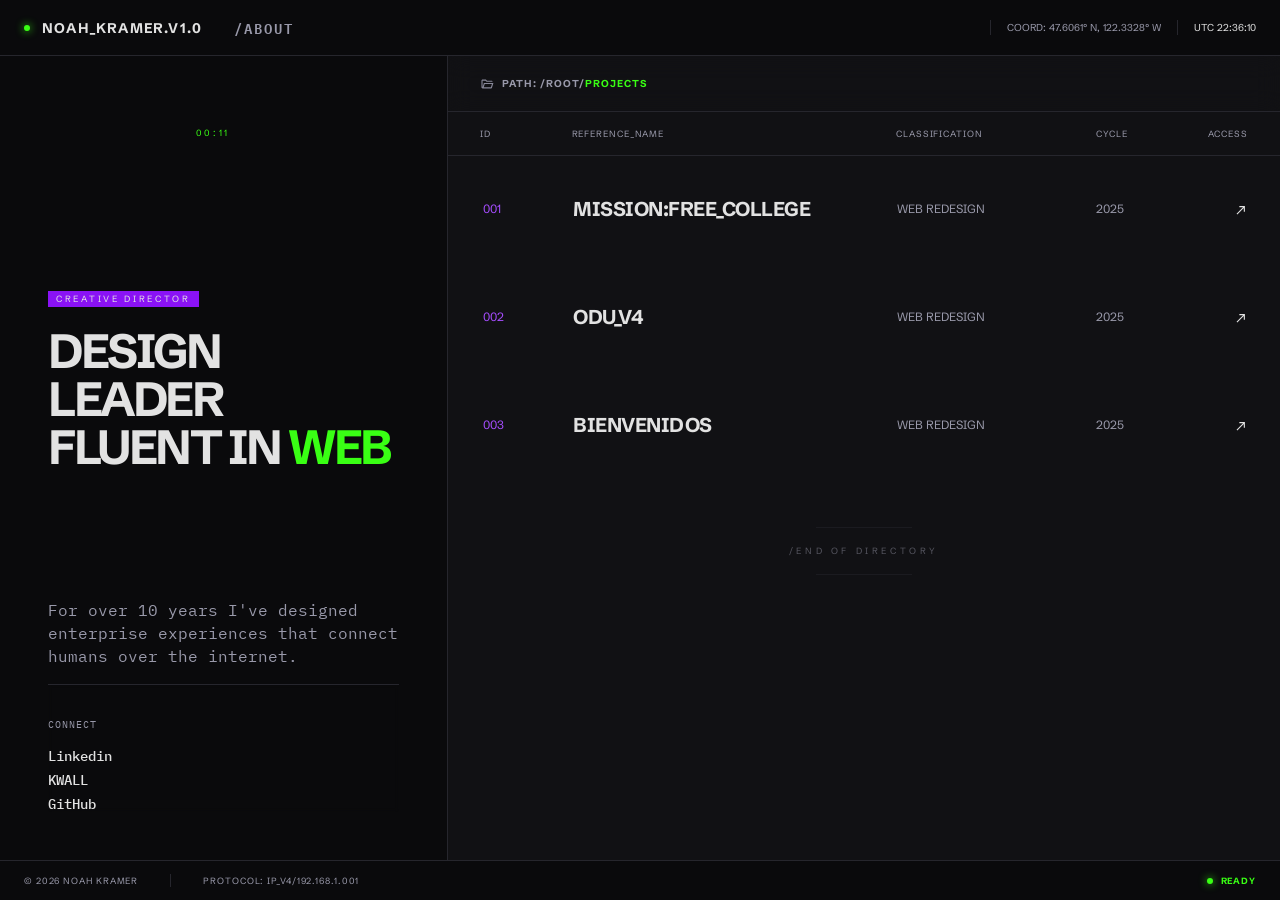
==== commit 01967a96: "updated font and project link" ====
--- a/index.html
+++ b/index.html
@@ -27,7 +27,7 @@
   <link rel="preload" as="image" href="assets/Umass.png">
   <link rel="preconnect" href="https://fonts.googleapis.com">
   <link rel="preconnect" href="https://fonts.gstatic.com" crossorigin>
-  <link href="https://fonts.googleapis.com/css2?family=Syne:wght@400;700&family=IBM+Plex+Mono:wght@400;500;600&display=swap" rel="stylesheet">
+  <link href="https://fonts.googleapis.com/css2?family=Schibsted+Grotesk:wght@400;700&family=IBM+Plex+Mono:wght@400;500;600&display=swap" rel="stylesheet">
   <link rel="stylesheet" href="css/styles.css" />
   <link rel="stylesheet" href="css/overrides.css" />
   <style>
--- a/css/overrides.css
+++ b/css/overrides.css
@@ -9,8 +9,8 @@
 a { text-decoration: none; color: inherit; }
 
 /* Fix Figma Make colon-weight font names → actual Google Fonts families */
-[class*="Space_Mono:Bold"]        { font-family: 'Syne', sans-serif !important; font-weight: 700 !important; }
-[class*="Space_Mono:Regular"]     { font-family: 'Syne', sans-serif !important; font-weight: 400 !important; }
+[class*="Space_Mono:Bold"]        { font-family: 'Schibsted Grotesk', sans-serif !important; font-weight: 700 !important; }
+[class*="Space_Mono:Regular"]     { font-family: 'Schibsted Grotesk', sans-serif !important; font-weight: 400 !important; }
 [class*="IBM_Plex_Mono:Regular"]  { font-family: 'IBM Plex Mono', monospace !important; font-weight: 400 !important; }
 [class*="IBM_Plex_Mono:Medium"]   { font-family: 'IBM Plex Mono', monospace !important; font-weight: 500 !important; }
 [class*="IBM_Plex_Mono:SemiBold"] { font-family: 'IBM Plex Mono', monospace !important; font-weight: 600 !important; }
@@ -85,7 +85,7 @@
   --cs-text:   #e2e2e2;
   --cs-muted:  #9999aa;
   --cs-accent: #39ff14;
-  --cs-mono:   'Syne', sans-serif;
+  --cs-mono:   'Schibsted Grotesk', sans-serif;
   --cs-plex:   'IBM Plex Mono', monospace;
 }
 
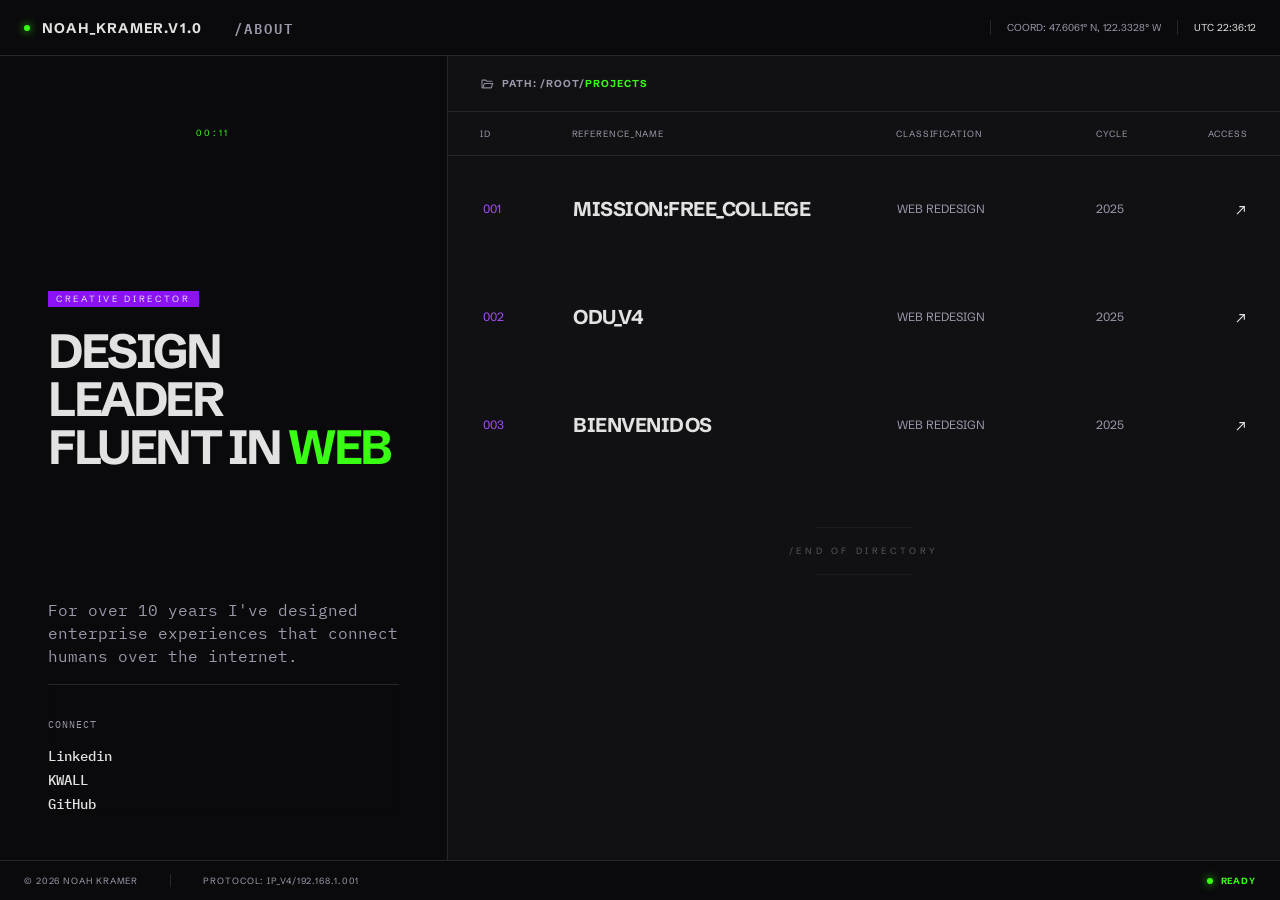
==== commit 27debfe3: "major font change" ====
--- a/index.html
+++ b/index.html
@@ -27,7 +27,7 @@
   <link rel="preload" as="image" href="assets/Umass.png">
   <link rel="preconnect" href="https://fonts.googleapis.com">
   <link rel="preconnect" href="https://fonts.gstatic.com" crossorigin>
-  <link href="https://fonts.googleapis.com/css2?family=Schibsted+Grotesk:wght@400;700&family=IBM+Plex+Mono:wght@400;500;600&display=swap" rel="stylesheet">
+  <link href="https://fonts.googleapis.com/css2?family=Schibsted+Grotesk:wght@400;700&family=IBM+Plex+Mono:wght@400;500;600&family=Sora:wght@400;500;600;700&display=swap" rel="stylesheet">
   <link rel="stylesheet" href="css/styles.css" />
   <link rel="stylesheet" href="css/overrides.css" />
   <style>
--- a/css/styles.css
+++ b/css/styles.css
@@ -166,7 +166,7 @@
     h5,
     h6 {
         font-size: inherit;
-        font-weight: inherit
+        font-weight: var(--font-weight-medium)
     }
 
     a {
@@ -418,19 +418,16 @@
 
     h1 {
         font-size: var(--text-2xl);
-        font-weight: var(--font-weight-medium);
         line-height: 1.5
     }
 
     h2 {
         font-size: var(--text-xl);
-        font-weight: var(--font-weight-medium);
         line-height: 1.5
     }
 
     h3 {
         font-size: var(--text-lg);
-        font-weight: var(--font-weight-medium);
         line-height: 1.5
     }
 
--- a/css/overrides.css
+++ b/css/overrides.css
@@ -81,6 +81,7 @@
 
 /* ── Case study design tokens ────────────────────────────────────────────── */
 :root {
+  --font-sans: 'Sora', ui-sans-serif, system-ui, sans-serif, "Apple Color Emoji", "Segoe UI Emoji", "Segoe UI Symbol", "Noto Color Emoji";
   --cs-border: 1px solid #26262d;
   --cs-text:   #e2e2e2;
   --cs-muted:  #9999aa;
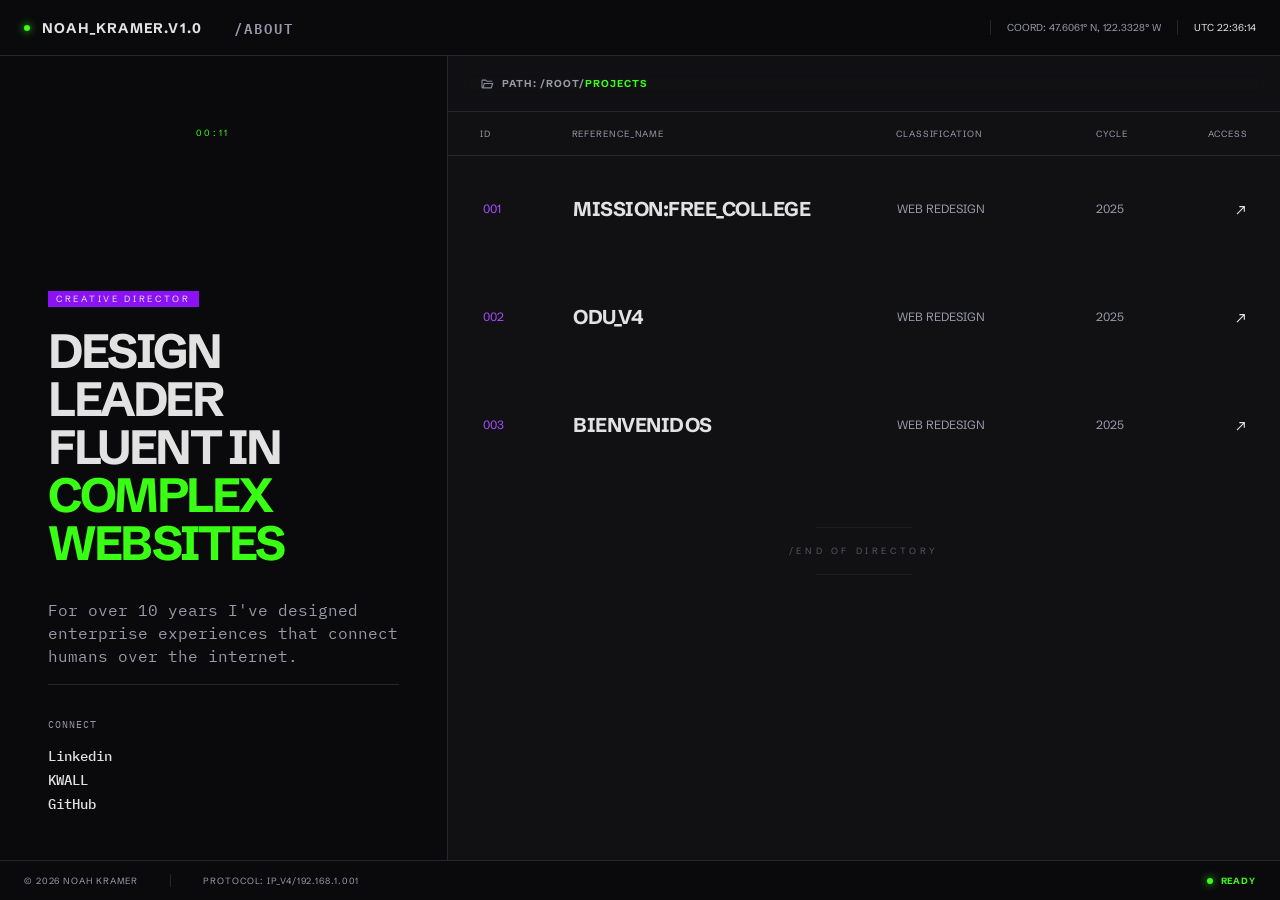
==== commit c26dca2a: "homepage text update" ====
--- a/index.html
+++ b/index.html
@@ -152,10 +152,10 @@
                   <h1 class="flex flex-col font-['Space_Mono:Bold',sans-serif] justify-center leading-[0] not-italic relative shrink-0 text-[#e2e2e2] text-[48px] tracking-[-2.4px] uppercase w-full tw-grid">
                     <span>
                       <span class="leading-[48px]">Design Leader Fluent in </span>
-                      <span class="leading-[48px] text-[#39ff14] rotate-text" aria-live="polite" aria-label="Current specialty">Web</span>
+                      <span class="leading-[48px] text-[#39ff14] rotate-text" aria-live="polite" aria-label="Current specialty">Complex Websites</span>
                     </span>
                     <span class="tw-grid__measure" aria-hidden="true">
-                      <span class="leading-[48px]">Design Leader Fluent in </span>
+                      <span class="leading-[48px]">Design Leader Fluent in</span>
                       <span class="leading-[48px]">Complex Websites</span>
                     </span>
                   </h1>
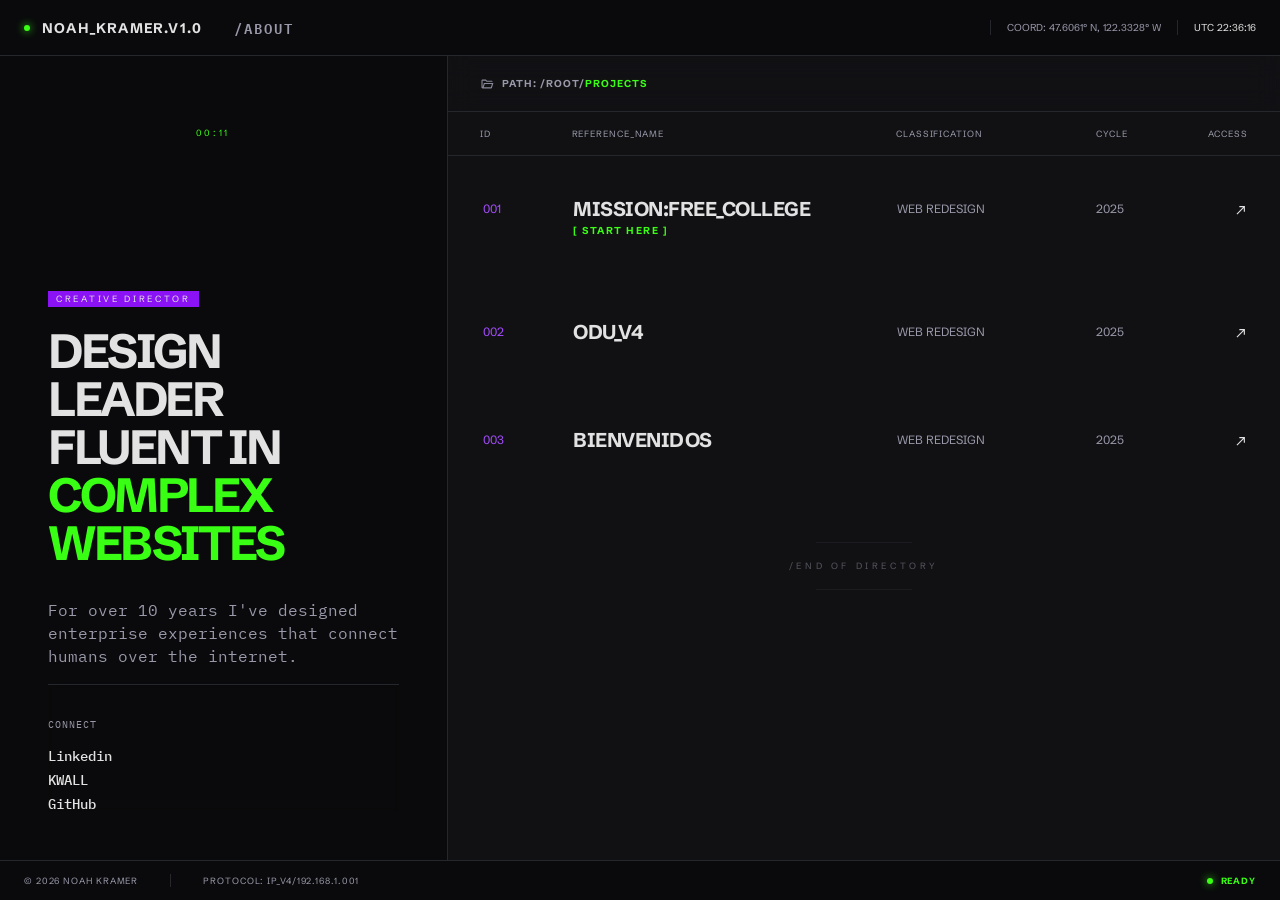
==== commit ff8f7647: "Start here tag on homepage" ====
--- a/index.html
+++ b/index.html
@@ -307,10 +307,11 @@
                   </div>
                 </div>
                 <div class="relative shrink-0 w-[486.52px]" data-name="Data">
-                  <div class="bg-clip-padding border-0 border-[transparent] border-solid content-stretch flex flex-col items-start pb-[41px] pt-[40px] px-[32px] relative w-full">
+                  <div class="bg-clip-padding border-0 border-[transparent] border-solid content-stretch flex flex-col items-start gap-[6px] pb-[41px] pt-[40px] px-[32px] relative w-full">
                     <div class="flex flex-col font-['Space_Mono:Bold',sans-serif] justify-center leading-[0] not-italic relative shrink-0 text-[#e2e2e2] text-[20px] tracking-[-0.5px] uppercase whitespace-nowrap">
                       <p class="leading-[28px]" data-typewriter>Mission:Free_College</p>
                     </div>
+                    <span class="row-tag">[ START HERE ]</span>
                   </div>
                 </div>
                 <div class="relative shrink-0 w-[295.53px]" data-name="Data">
--- a/css/overrides.css
+++ b/css/overrides.css
@@ -112,6 +112,9 @@
 .cs-body          { font-family: var(--cs-plex); font-weight: 400; font-size: 15px; color: var(--cs-muted); line-height: 1.7; margin: 0 0 32px; max-width: 560px; }
 .cs-callout       { font-family: var(--cs-mono); font-weight: 700; font-size: 14px; color: var(--cs-text); letter-spacing: 0.5px; }
 .cs-callout--wide { max-width: 560px; }
+
+/* Row tag (project list badges) */
+.row-tag { font-family: var(--cs-mono); font-weight: 700; font-size: 10px; color: var(--cs-accent); letter-spacing: 1.5px; text-transform: uppercase; white-space: nowrap; }
 
 /* Problem list */
 .cs-problem-list            { list-style: none; margin: 0; padding: 0; display: flex; flex-direction: column; }
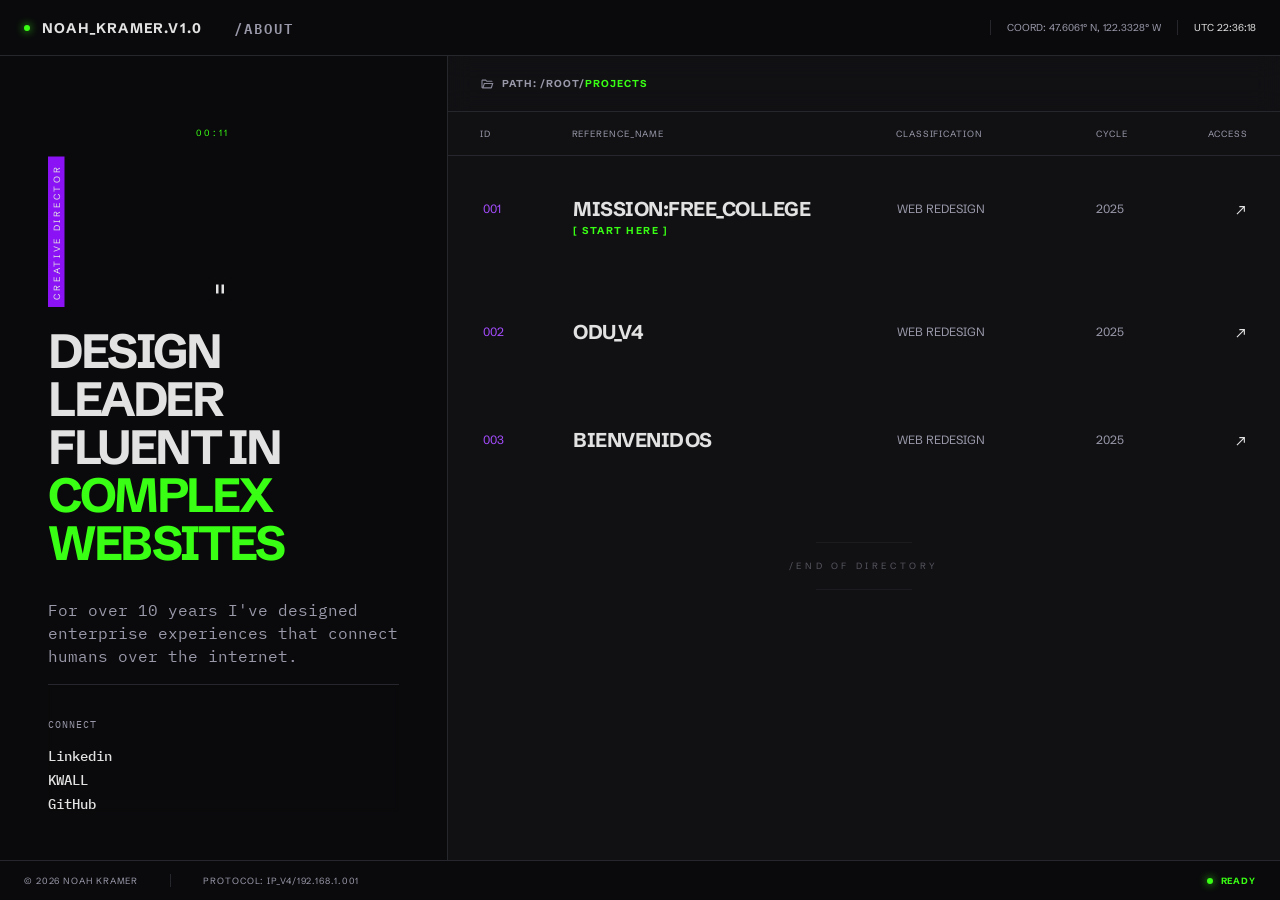
==== commit 032ef678: "homepage video updates" ====
--- a/index.html
+++ b/index.html
@@ -123,9 +123,18 @@
               <!-- Video block -->
               <div class="content-stretch flex flex-col items-start py-[20px] relative shrink-0" data-name="Margin">
                 <div class="content-stretch flex flex-col h-[183px] items-start justify-between overflow-clip relative shrink-0 w-[190px]" data-name="movie">
-                  <video autoplay loop muted playsinline webkit-playsinline width="190" height="183" class="absolute max-w-none object-cover size-full" controlslist="nodownload">
+                  <video autoplay loop muted playsinline webkit-playsinline width="190" height="183" class="absolute max-w-none object-cover size-full" controlslist="nodownload" data-name="movie-video">
                     <source src="assets/IMG_8716.mp4" type="video/mp4" />
                   </video>
+                  <button type="button" class="movie-toggle" data-movie-toggle aria-label="Pause video" aria-pressed="false">
+                    <svg class="movie-toggle__pause" width="10" height="10" viewBox="0 0 10 10" fill="none" aria-hidden="true">
+                      <rect x="1" y="0.5" width="2.5" height="9" fill="currentColor" />
+                      <rect x="6.5" y="0.5" width="2.5" height="9" fill="currentColor" />
+                    </svg>
+                    <svg class="movie-toggle__play" width="10" height="10" viewBox="0 0 10 10" fill="none" aria-hidden="true">
+                      <path d="M1 0.5L9 5L1 9.5V0.5Z" fill="currentColor" />
+                    </svg>
+                  </button>
                   <!-- Timecode top-right -->
                   <div class="content-stretch flex flex-col items-end relative shrink-0 w-full">
                     <div class="content-stretch flex items-start px-[8px] py-[1.5px] relative shrink-0" data-name="Border">
@@ -135,7 +144,7 @@
                     </div>
                   </div>
                   <!-- Label bottom-left -->
-                  <div class="content-stretch flex flex-col items-start relative shrink-0 w-full">
+                  <div class="movie-label" data-name="Container">
                     <div class="bg-[#8a12f5] content-stretch flex items-start px-[8px] py-[1.5px] relative shrink-0" data-name="Border">
                       <div class="flex flex-col font-['Space_Mono:Regular',sans-serif] justify-center leading-[0] not-italic relative shrink-0 text-[#e2e2e2] text-[9px] tracking-[2.7px] uppercase whitespace-nowrap">
                         <p class="leading-[13.5px]">Creative Director</p>
--- a/css/overrides.css
+++ b/css/overrides.css
@@ -183,6 +183,40 @@
 
 /* Utility */
 .pb-skills { padding-bottom: 20px; }
+
+/* Homepage movie label — rotated vertical tag anchored to bottom-left corner */
+.movie-label {
+  position: absolute;
+  bottom: 0;
+  left: 16px;
+  transform: rotate(-90deg);
+  transform-origin: bottom left;
+}
+
+/* Homepage movie play/pause toggle (WCAG 2.2.2) */
+.movie-toggle {
+  position: absolute;
+  bottom: 6px;
+  right: 6px;
+  z-index: 1;
+  display: flex;
+  align-items: center;
+  justify-content: center;
+  width: 24px;
+  height: 24px;
+  padding: 0;
+  border: none;
+  border-radius: 2px;
+  background: rgba(10, 10, 12, 0.65);
+  color: var(--cs-text);
+  cursor: pointer;
+}
+.movie-toggle:hover      { background: rgba(10, 10, 12, 0.85); color: var(--cs-accent); }
+.movie-toggle:focus-visible { outline: 1px solid var(--cs-accent); outline-offset: 1px; }
+.movie-toggle__pause,
+.movie-toggle__play { display: none; }
+.movie-toggle[aria-pressed="false"] .movie-toggle__pause { display: block; }
+.movie-toggle[aria-pressed="true"]  .movie-toggle__play  { display: block; }
 
 /* Typewriter grid overlay — stacks spans in the same cell so the h1 sizes to the longest word */
 .tw-grid          { display: grid; }
@@ -207,4 +241,8 @@
   [data-name="Section"]:first-child .p-\[48px\] { padding: 16px; }
   /* Collapse the 445px spacer that pushes Connect to the bottom on desktop */
   .pt-\[445\.5px\] { padding-top: 32px; }
-}
+  /* Stack stat blocks instead of forcing them into an overflowing row */
+  .cs-stats { flex-direction: column; }
+  .cs-stat  { border-right: none; border-bottom: var(--cs-border); }
+  .cs-stat:last-child { border-bottom: none; }
+}
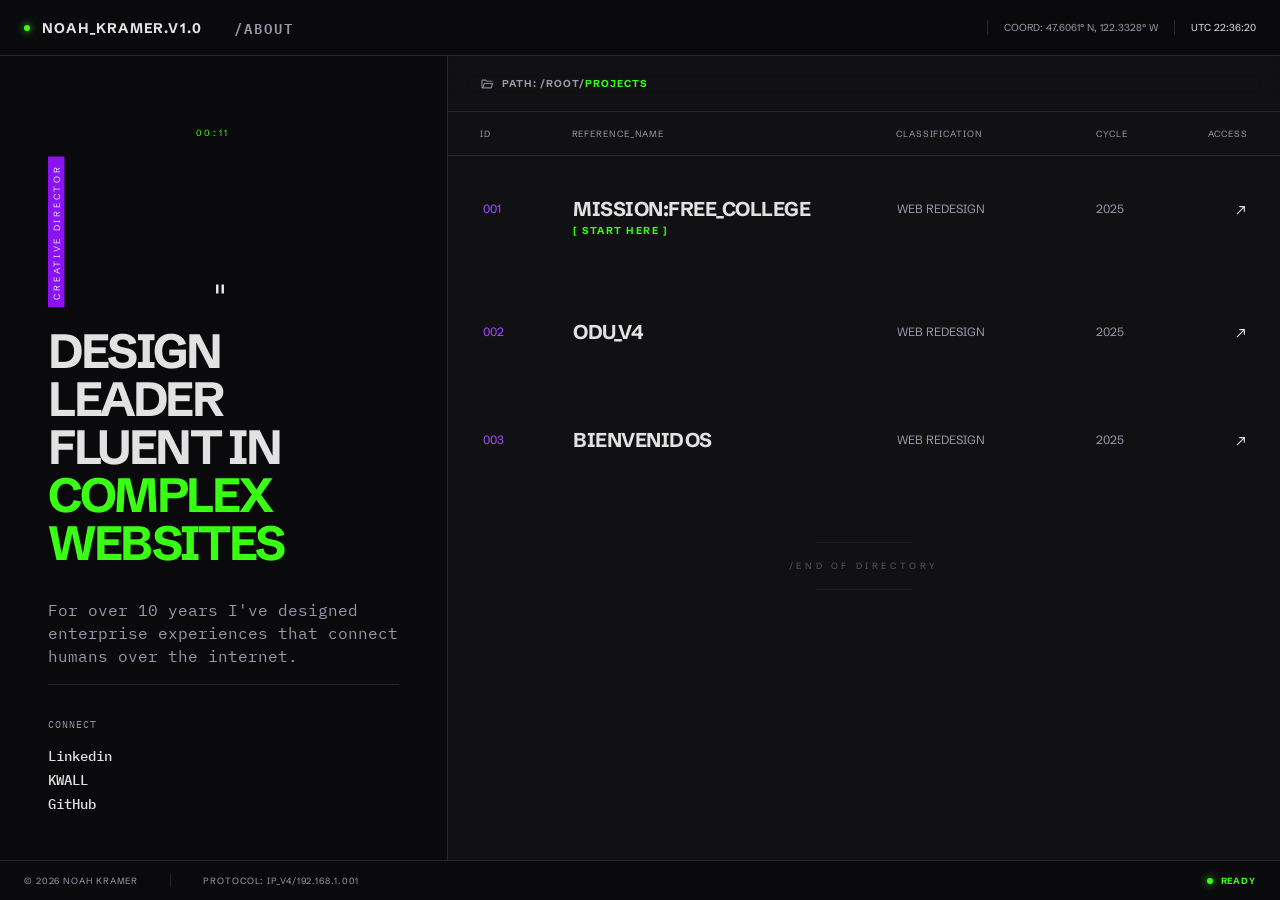
==== commit 8f3cc942: "added homepage image hover glitch effect" ====
--- a/index.html
+++ b/index.html
@@ -55,10 +55,26 @@
       width: 320px;
       height: auto;
       opacity: 0;
-      transition: opacity 0.2s ease;
+      transition: opacity 0.15s ease;
       border: 1px solid #26262d;
     }
     #hover-preview.visible { opacity: 1; }
+    #hover-preview.glitching { animation: hover-preview-glitch-in 0.45s steps(1) both; }
+    @keyframes hover-preview-glitch-in {
+      0%   { opacity: 0; clip-path: inset(0 0 0 0); transform: translate(0, 0); filter: none; }
+      6%   { opacity: 1; clip-path: inset(8% 0 62% 0);  transform: translate(-10px, 0); filter: drop-shadow(3px 0 0 #ff2b6b) drop-shadow(-3px 0 0 #2bd2ff); }
+      13%  { opacity: 0; clip-path: inset(0 0 0 0); transform: translate(0, 0); filter: none; }
+      20%  { opacity: 1; clip-path: inset(45% 0 15% 0); transform: translate(8px, 0); filter: drop-shadow(-3px 0 0 #ff2b6b) drop-shadow(3px 0 0 #2bd2ff); }
+      28%  { opacity: 1; clip-path: inset(0 0 70% 0);  transform: translate(-6px, 0); filter: contrast(1.4) drop-shadow(2px 0 0 #ff2b6b) drop-shadow(-2px 0 0 #2bd2ff); }
+      36%  { opacity: 0.25; clip-path: inset(0 0 0 0); transform: translate(0, 0); filter: none; }
+      45%  { opacity: 1; clip-path: inset(25% 0 40% 0); transform: translate(5px, 0); filter: drop-shadow(2px 0 0 #ff2b6b) drop-shadow(-2px 0 0 #2bd2ff); }
+      60%  { opacity: 1; clip-path: inset(0 0 0 0); transform: translate(-3px, 0); filter: contrast(1.2); }
+      75%  { opacity: 1; transform: translate(2px, 0); filter: none; }
+      100% { opacity: 1; transform: translate(0, 0); filter: none; clip-path: inset(0 0 0 0); }
+    }
+    @media (prefers-reduced-motion: reduce) {
+      #hover-preview.glitching { animation: none; }
+    }
   </style>
 </head>
 <body>
--- a/css/overrides.css
+++ b/css/overrides.css
@@ -191,6 +191,28 @@
   left: 16px;
   transform: rotate(-90deg);
   transform-origin: bottom left;
+}
+
+/* Homepage movie glitch effect — periodic slice jitter + chroma flicker */
+[data-name="movie"] {
+  isolation: isolate;
+}
+[data-name="movie-video"] {
+  animation: movie-glitch-jitter 6s infinite steps(1);
+}
+@keyframes movie-glitch-jitter {
+  0%, 92%, 100% { transform: translate(0, 0); filter: none; }
+  92.4% { transform: translate(-3px, 1px); filter: drop-shadow(2px 0 0 #ff2b6b) drop-shadow(-2px 0 0 #2bd2ff); }
+  92.8% { transform: translate(2px, -1px); filter: contrast(1.3) brightness(1.15) drop-shadow(-2px 0 0 #ff2b6b) drop-shadow(2px 0 0 #2bd2ff); }
+  93.2% { transform: translate(-1px, 2px) scaleY(1.01); filter: drop-shadow(2px 0 0 #ff2b6b) drop-shadow(-2px 0 0 #2bd2ff); }
+  93.6% { transform: translate(0, 0); filter: none; }
+  97%   { transform: translate(0, 0); filter: none; }
+  97.3% { transform: translate(3px, -1px); filter: drop-shadow(-2px 0 0 #ff2b6b) drop-shadow(2px 0 0 #2bd2ff); }
+  97.6% { transform: translate(-2px, 0) scaleY(1.02); filter: contrast(1.2) drop-shadow(2px 0 0 #ff2b6b) drop-shadow(-2px 0 0 #2bd2ff); }
+  98%   { transform: translate(0, 0); filter: none; }
+}
+@media (prefers-reduced-motion: reduce) {
+  [data-name="movie-video"] { animation: none; }
 }
 
 /* Homepage movie play/pause toggle (WCAG 2.2.2) */
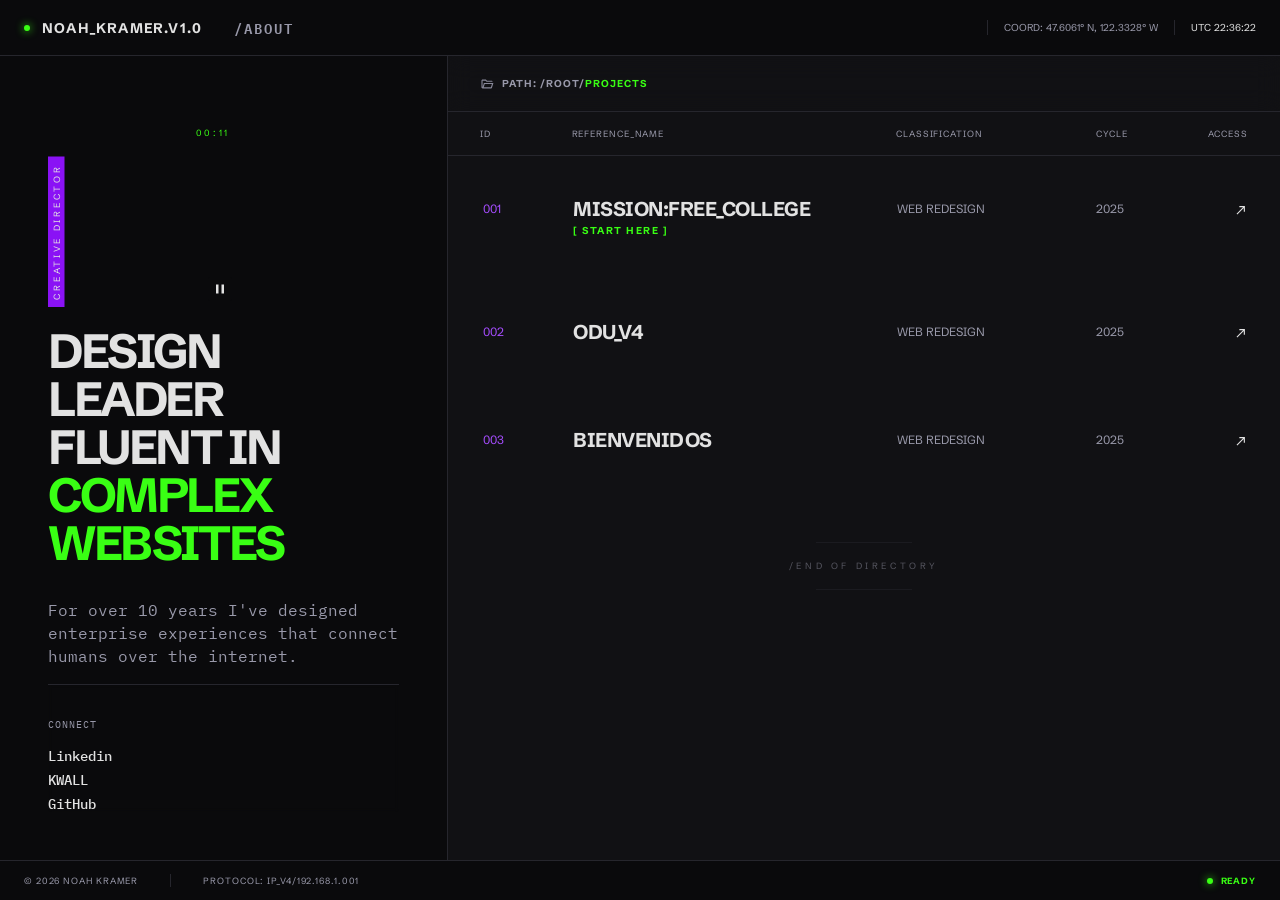
==== commit 3aee7bb9: "text spacing update" ====
--- a/index.html
+++ b/index.html
@@ -188,7 +188,7 @@
                 <!-- Subtitle -->
                 <div class="content-stretch flex flex-col items-start max-w-[384px] pt-[10.5px] relative shrink-0" data-name="Container">
                   <div class="flex flex-col font-['IBM_Plex_Mono:Regular',sans-serif] justify-center leading-[0] not-italic relative shrink-0 text-[#889] text-[16px] w-full">
-                    <p class="leading-[22.75px] whitespace-pre-wrap">For over 10 years I've designed enterprise experiences that connect humans over the internet.</p>
+                    <p class="bio-text leading-[22.75px] whitespace-pre-wrap">For over 10 years I've designed enterprise experiences that connect humans over the internet.</p>
                   </div>
                 </div>
               </div>
--- a/css/overrides.css
+++ b/css/overrides.css
@@ -183,6 +183,10 @@
 
 /* Utility */
 .pb-skills { padding-bottom: 20px; }
+
+/* Bio prose paragraphs — small gap between consecutive <p>, no trailing gap */
+.bio-text { margin: 0 0 12px; }
+.bio-text:last-child { margin-bottom: 0; }
 
 /* Homepage movie label — rotated vertical tag anchored to bottom-left corner */
 .movie-label {
